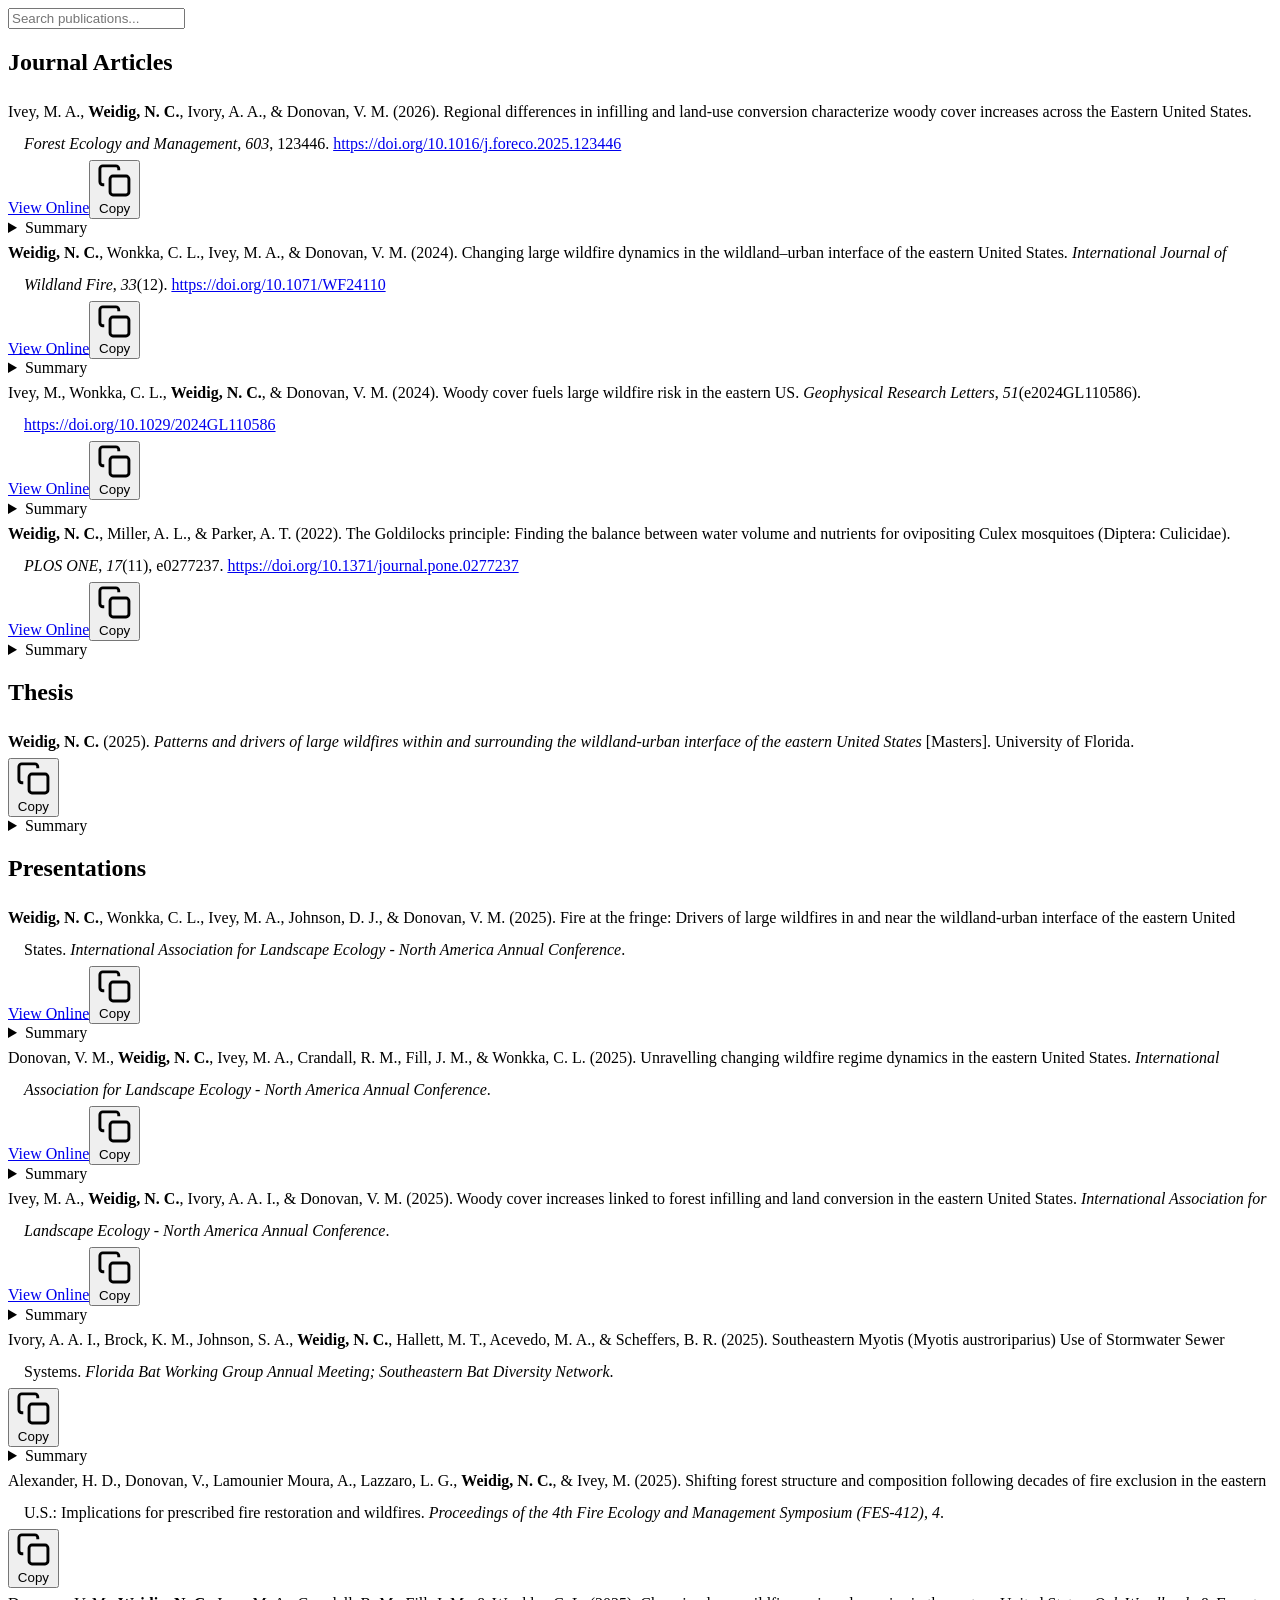
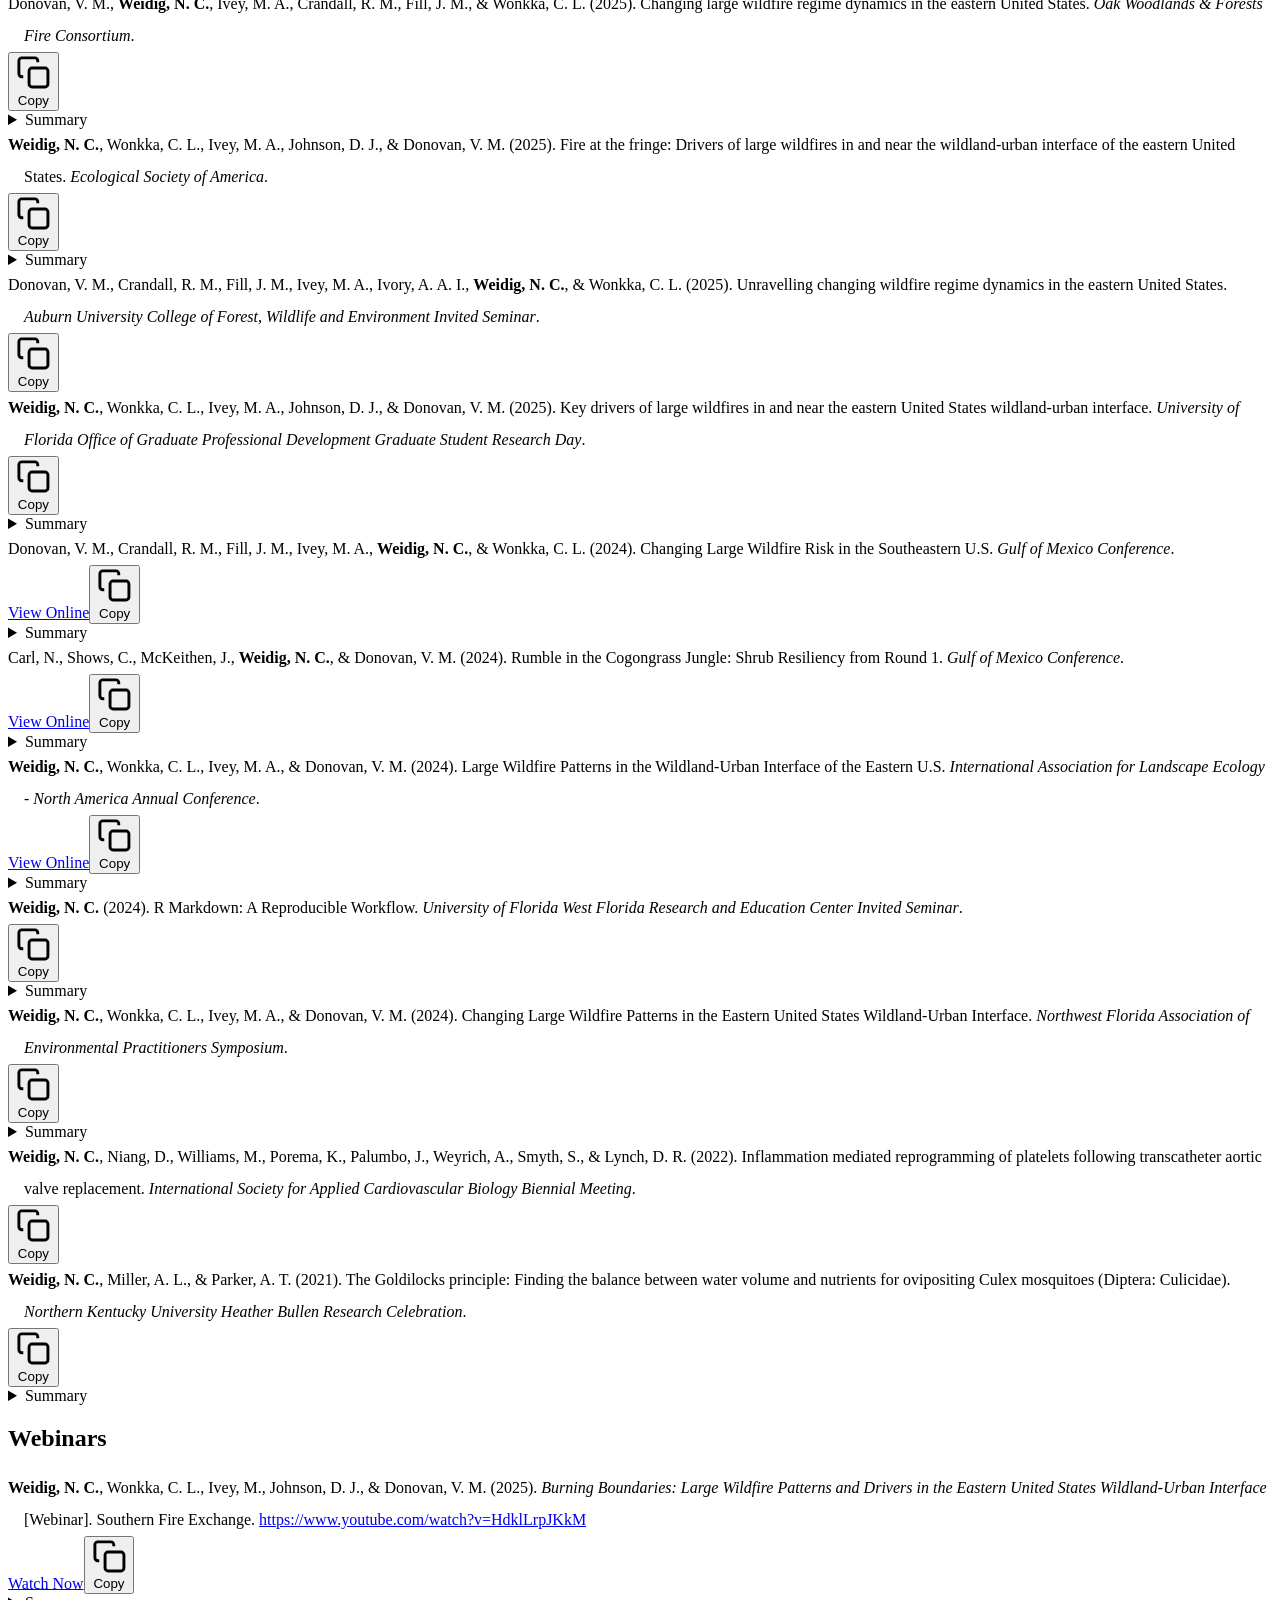
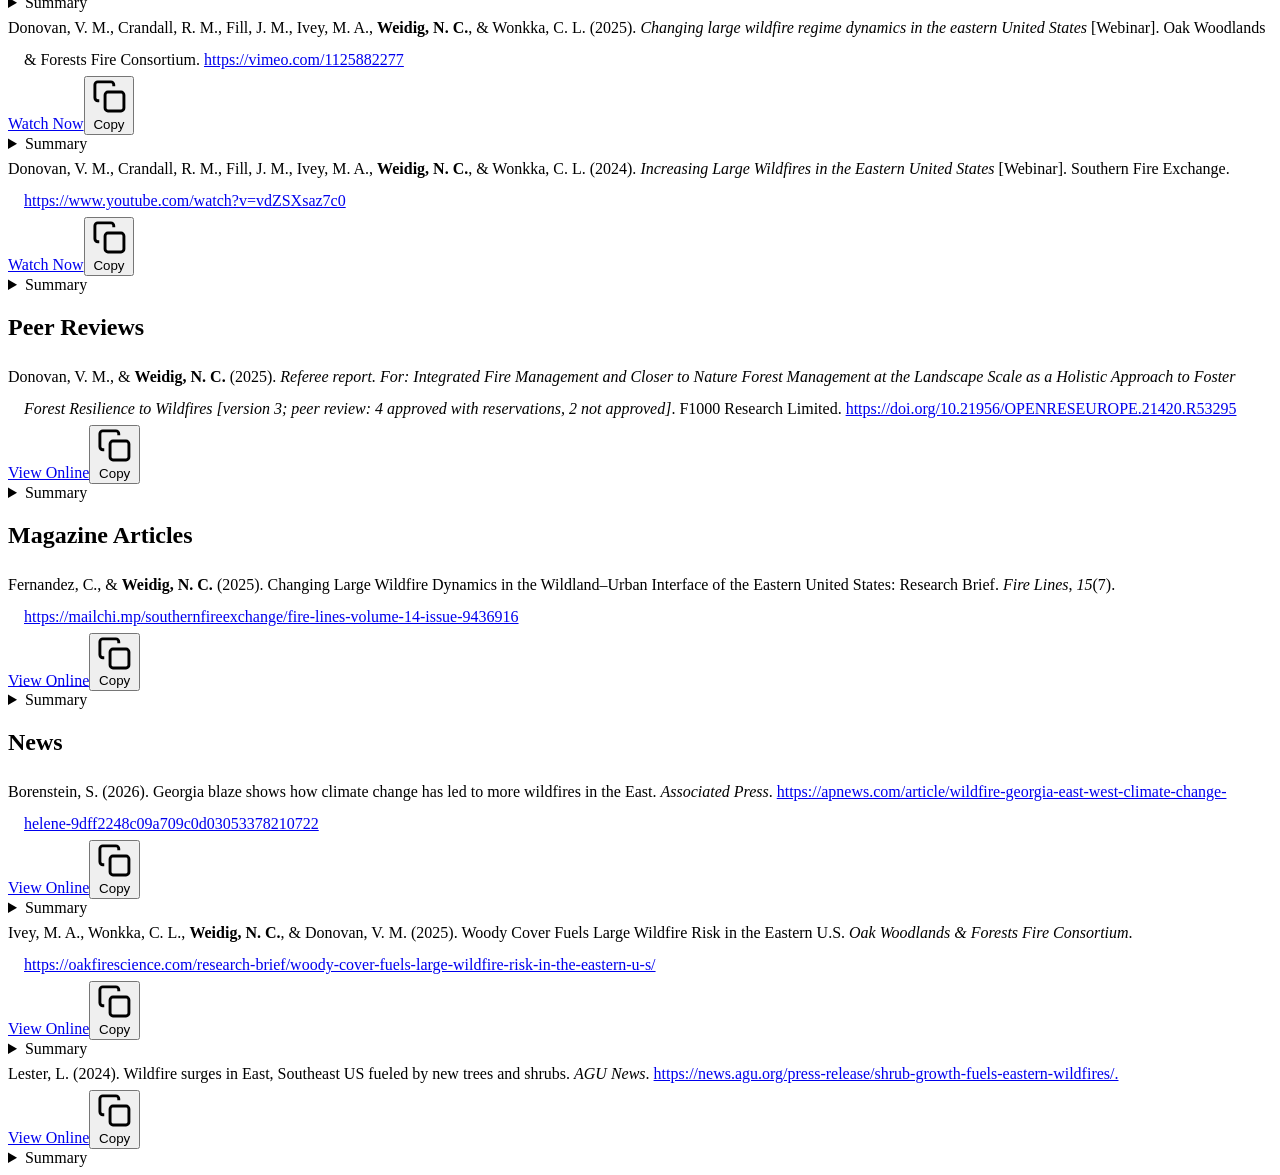
==== embed.html @ 9264a0b0 "Auto-update Zotero pubs" ====
<!DOCTYPE html>
<html lang="en">
<head>
<meta charset="UTF-8">
<meta name="viewport" content="width=device-width, initial-scale=1.0">
<title>Publications</title>
<meta http-equiv="Content-Security-Policy" content="default-src 'none'; script-src 'unsafe-inline'; style-src 'self' 'unsafe-inline' https://fonts.googleapis.com; font-src https://fonts.gstatic.com; img-src 'self' data: https:; connect-src 'none'; base-uri 'none'; form-action 'none'; object-src 'none'; upgrade-insecure-requests;">
<link rel="stylesheet" href="themes/modern.css">
</head>
<body class="pub-embed">
<main class="publications">
<input id="pub-search" type="search" placeholder="Search publications..." aria-label="Search publications" />
<!-- START PUBS -->
<h2 class="type-heading">Journal Articles</h2><div class="entry"><div class="csl-bib-body" style="line-height:2;padding-left:1em;text-indent:-1em">
  <div class="csl-entry">Ivey, M. A., <strong>Weidig, N. C.</strong>, Ivory, A. A., &amp; Donovan, V. M. (2026). Regional differences in infilling and land-use conversion characterize woody cover increases across the Eastern United States. <i>Forest Ecology and Management</i>, <i>603</i>, 123446. <a href="https://doi.org/10.1016/j.foreco.2025.123446" target="_blank" rel="noopener noreferrer">https://doi.org/10.1016/j.foreco.2025.123446</a></div>
</div><div class="entry-actions"><a class="entry-link-btn" href="https://doi.org/10.1016/j.foreco.2025.123446" target="_blank" rel="noopener noreferrer" aria-label="View Online: Regional differences in infilling and land-use conversion characterize woody cover increases across the Eastern United States">View Online</a><button class="copy-btn" title="Copy citation" aria-live="polite"><svg aria-hidden="true" viewBox="0 0 24 24" fill="none" stroke="currentColor" stroke-width="2"><rect x="9" y="9" width="13" height="13" rx="2" ry="2"></rect><path d="M5 15H4a2 2 0 0 1-2-2V4a2 2 0 0 1 2-2h9a2 2 0 0 1 2 2v1"></path></svg> Copy</button><details><summary>Summary</summary><p>Trees and shrubs are expanding into historically open ecosystems across the globe, threatening ecological function and ecosystem services. Across much of the eastern U.S., increasing woody cover has been associated with ecological degradation of forest and savanna ecosystems, and more recently, heightened large wildfire risk. Understanding patterns in woody cover increases will be paramount for assessing potential ecological outcomes and developing region-specific management approaches. Using remotely sensed land-use and vegetation cover data, we quantified changes in woody cover between 2001 and 2021 across land-use types in the eastern U.S. to determine the relative contribution of forest infilling and land-use conversion to woody cover increases. Woody cover increased across a range of land-use types in the eastern U.S. including wetlands, pasturelands, and forests. Infilling of deciduous forests and encroachment in open land-use types such as pasturelands dominated the northeast. In contrast, high levels of land-use conversion from non-woody land-use types to forests along with increasing woody cover in wetlands dominated the southeast. Our findings suggest that increasing woody cover in the eastern U.S. likely reflects both intentional increases of woody cover by silviculture as well as unintentional increases tied to wetland woody encroachment and forest densification. Our findings highlight areas to target ecological impact assessments and management efforts. Further, we demonstrate a growing need to assess the potential impacts of expanding pine plantation area on forest ecology and changing wildfire risk.</p></details></div></div><div class="entry"><div class="csl-bib-body" style="line-height:2;padding-left:1em;text-indent:-1em">
  <div class="csl-entry"><strong>Weidig, N. C.</strong>, Wonkka, C. L., Ivey, M. A., &amp; Donovan, V. M. (2024). Changing large wildfire dynamics in the wildland–urban interface of the eastern United States. <i>International Journal of Wildland Fire</i>, <i>33</i>(12). <a href="https://doi.org/10.1071/WF24110" target="_blank" rel="noopener noreferrer">https://doi.org/10.1071/WF24110</a></div>
</div><div class="entry-actions"><a class="entry-link-btn" href="https://doi.org/10.1071/WF24110" target="_blank" rel="noopener noreferrer" aria-label="View Online: Changing large wildfire dynamics in the wildland–urban interface of the eastern United States">View Online</a><button class="copy-btn" title="Copy citation" aria-live="polite"><svg aria-hidden="true" viewBox="0 0 24 24" fill="none" stroke="currentColor" stroke-width="2"><rect x="9" y="9" width="13" height="13" rx="2" ry="2"></rect><path d="M5 15H4a2 2 0 0 1-2-2V4a2 2 0 0 1 2-2h9a2 2 0 0 1 2 2v1"></path></svg> Copy</button><details><summary>Summary</summary><p>The recent increase in large wildfires in the eastern United States makes it crucial to examine the subsequent risk to human life and property. In the eastern US, the wildland–urban interface (WUI), where wildfire risk is greatest, has expanded tremendously over the last three decades. Aims: This study aimed to understand how increasing wildfires in the eastern US are manifesting in the WUI. We quantified WUI growth and characterised large (&gt;200 ha) wildfire regimes inside and outside the WUI at multiple spatial scales across the eastern US between 1986 and 2021. WUI wildfires in the eastern US comprised 45% of all large wildfires and 55% of the area burned, were on average 46% larger than non-WUI wildfires, and are becoming more frequent in spring. Most increases in wildfire number and area burned occurred outside of the WUI. The WUI plays an important role in large wildfire dynamics in the eastern US; however, increases in the number of large wildfires have occurred primarily outside the WUI. Our findings highlight important interactions between human development and large wildfire occurrence in the eastern US and should be used to direct future region-specific assessments of changing wildfire risk.</p></details></div></div><div class="entry"><div class="csl-bib-body" style="line-height:2;padding-left:1em;text-indent:-1em">
  <div class="csl-entry">Ivey, M., Wonkka, C. L., <strong>Weidig, N. C.</strong>, &amp; Donovan, V. M. (2024). Woody cover fuels large wildfire risk in the eastern US. <i>Geophysical Research Letters</i>, <i>51</i>(e2024GL110586). <a href="https://doi.org/10.1029/2024GL110586" target="_blank" rel="noopener noreferrer">https://doi.org/10.1029/2024GL110586</a></div>
</div><div class="entry-actions"><a class="entry-link-btn" href="https://doi.org/10.1029/2024GL110586" target="_blank" rel="noopener noreferrer" aria-label="View Online: Woody cover fuels large wildfire risk in the eastern US">View Online</a><button class="copy-btn" title="Copy citation" aria-live="polite"><svg aria-hidden="true" viewBox="0 0 24 24" fill="none" stroke="currentColor" stroke-width="2"><rect x="9" y="9" width="13" height="13" rx="2" ry="2"></rect><path d="M5 15H4a2 2 0 0 1-2-2V4a2 2 0 0 1 2-2h9a2 2 0 0 1 2 2v1"></path></svg> Copy</button><details><summary>Summary</summary><p>Large wildfires are increasing in the eastern United States; however, what factors are heightening large wildfire risk remains unclear. Increases in fuel loads from woody encroachment and canopy infilling have been associated with increasing wildfire risk in other US regions. Understanding if and where woody cover increases wildfire risk can help direct proactive fuels management. We characterize multi-scale changes in woody cover through time and assess the relationship between woody cover and large wildfire (&gt;200 ha) occurrence in the eastern US between 1990 and 2020. We found a 37% increase in woody cover across the eastern US, with increases occurring in every ecoregion. The odds of large wildfire increased as woody cover increased in most central and southern ecoregions, where large wildfires were typically more likely in areas with high woody cover (70%–100% cover). Our findings suggest fuels management will be an important tool for reducing large wildfire risk.</p></details></div></div><div class="entry"><div class="csl-bib-body" style="line-height:2;padding-left:1em;text-indent:-1em">
  <div class="csl-entry"><strong>Weidig, N. C.</strong>, Miller, A. L., &amp; Parker, A. T. (2022). The Goldilocks principle: Finding the balance between water volume and nutrients for ovipositing Culex mosquitoes (Diptera: Culicidae). <i>PLOS ONE</i>, <i>17</i>(11), e0277237. <a href="https://doi.org/10.1371/journal.pone.0277237" target="_blank" rel="noopener noreferrer">https://doi.org/10.1371/journal.pone.0277237</a></div>
</div><div class="entry-actions"><a class="entry-link-btn" href="https://doi.org/10.1371/journal.pone.0277237" target="_blank" rel="noopener noreferrer" aria-label="View Online: The Goldilocks principle: Finding the balance between water volume and nutrients for ovipositing Culex mosquitoes (Diptera: Culicidae)">View Online</a><button class="copy-btn" title="Copy citation" aria-live="polite"><svg aria-hidden="true" viewBox="0 0 24 24" fill="none" stroke="currentColor" stroke-width="2"><rect x="9" y="9" width="13" height="13" rx="2" ry="2"></rect><path d="M5 15H4a2 2 0 0 1-2-2V4a2 2 0 0 1 2-2h9a2 2 0 0 1 2 2v1"></path></svg> Copy</button><details><summary>Summary</summary><p>Females of container-breeding mosquito species use visual and chemical cues to determine suitable habitats to oviposit their eggs. Female Culex mosquitoes oviposit single egg rafts containing hundreds of eggs on the surface of water in container habitats. In this project, the effects of water volume and nutrient concentration were studied using three semi-controlled field assays to determine the role these parameters play on female Culex mosquito oviposition preference. The results of this study suggest female Culex prefer to oviposit in larger volumes of water and higher concentrations of nutrients separately, but chose intermediate conditions when presented with a combination of these two variables, which follows the Goldilocks principle. This choice may provide their offspring with optimal conditions for development by reducing intraspecific competition, thereby maximizing the biological fitness of the ovipositing Culex females.</p></details></div></div><h2 class="type-heading">Thesis</h2><div class="entry"><div class="csl-bib-body" style="line-height:2;padding-left:1em;text-indent:-1em">
  <div class="csl-entry"><strong>Weidig, N. C.</strong> (2025). <i>Patterns and drivers of large wildfires within and surrounding the wildland-urban interface of the eastern United States</i> [Masters]. University of Florida.</div>
</div><div class="entry-actions"><button class="copy-btn" title="Copy citation" aria-live="polite"><svg aria-hidden="true" viewBox="0 0 24 24" fill="none" stroke="currentColor" stroke-width="2"><rect x="9" y="9" width="13" height="13" rx="2" ry="2"></rect><path d="M5 15H4a2 2 0 0 1-2-2V4a2 2 0 0 1 2-2h9a2 2 0 0 1 2 2v1"></path></svg> Copy</button><details><summary>Summary</summary><p>The recent increase in large wildfires in the eastern United States makes it crucial to examine the subsequent risk to human life and property. In the East, thewildland-urban interface (WUI), where wildfire risk is greatest, has expanded tremendously over the last three decades. In this thesis, we aimed to understand how increasing large wildfires in the East are manifesting in the WUI. Using large (≥200 ha) wildfire perimeters, we (1) assessed WUI growth and its relationship with large wildfire regime characteristics and (2) determined the spatial WUI-wildfire relationships and the social and environmental factors driving these patterns over the last three decades in the eastern US at multiple spatial scales. While the WUI only makes up 22% of the East, WUI wildfires comprised 45% of all large wildfires and 55% of the area burned, were on average 46% larger than non-WUI wildfires, and are becoming more frequent in spring. Most increases in wildfire activity occurred outside of the WUI. Additionally, large wildfires burn less often in the WUI and less of the WUI than expected at random; however, wildfires that burn outside of the WUI burn closer to the WUI than expected. Environmental factors and, to a lesser extent, social variables are important for predicting these WUI-wildfire relationships. Higher levels of woody cover, drier conditions, and strained federal suppression resources drove wildfire occurrence in and near the WUI. Our findings highlight important interactions between human development and large wildfire occurrence and the need for proactive fuels management in the East.</p></details></div></div><h2 class="type-heading">Presentations</h2><div class="entry"><div class="csl-bib-body" style="line-height:2;padding-left:1em;text-indent:-1em"> <div class="csl-entry"><strong>Weidig, N. C.</strong>, Wonkka, C. L., Ivey, M. A., Johnson, D. J., &amp; Donovan, V. M. (2025). Fire at the fringe: Drivers of large wildfires in and near the wildland-urban interface of the eastern United States. <i>International Association for Landscape Ecology - North America Annual Conference</i>. </div>
</div><div class="entry-actions"><a class="entry-link-btn" href="https://www.ialena.org/uploads/9/4/8/2/94821076/iale_program_handout_final.pdf" target="_blank" rel="noopener noreferrer" aria-label="View Online: Fire at the fringe: Drivers of large wildfires in and near the wildland-urban interface of the eastern United States">View Online</a><button class="copy-btn" title="Copy citation" aria-live="polite"><svg aria-hidden="true" viewBox="0 0 24 24" fill="none" stroke="currentColor" stroke-width="2"><rect x="9" y="9" width="13" height="13" rx="2" ry="2"></rect><path d="M5 15H4a2 2 0 0 1-2-2V4a2 2 0 0 1 2-2h9a2 2 0 0 1 2 2v1"></path></svg> Copy</button><details><summary>Summary</summary><p>Large wildfires are increasing in the eastern U.S., which contains the greatest amount of WUI compared to the rest of the country. Wildfires in and near the WUI pose the greatest risk to human life and property. However, the spatial relationship between large wildfires and the WUI in the eastern U.S., as well as which factors drive these patterns, remains unclear. Using large wildfire (&gt;200 ha) data from 1991 and 2021, we (1) assessed the spatial relationships of large wildfires relative to the WUI and (2) modeled these relationships using a variety of social and environmental variables at multiple spatial scales. Specifically, we assessed wildfire WUI status (intersecting or outside the WUI), distance to WUI, and proportion of WUI area burned. We found that fewer wildfires burned in the WUI compared to a random distribution. Wildfires that intersected the WUI burned either a very small or very large proportion of the WUI; however, wildfires outside the WUI burned closer to it than expected at random. At the largest spatial scale, our global model containing weather, fuel, ignition, and suppression-related variables best explained the relationship between wildfires and the WUI. Overall, wildfires in the WUI burned in areas with higher woody cover, more suppression resources nearby, higher road density, lower precipitation, lower wind speed and during times when suppression resources were more strained than wildfires outside the WUI. Wildfires that burned a larger proportion of the WUI or burned closer to the WUI experienced similar trends compared to wildfires that burned a smaller proportion of the WUI or burned farther from the WUI. At the regional scale, factors driving these relationships varied among eastern ecoregions. Our findings highlight the need for region-specific wildfire risk management and improved fire suppression planning.</p></details></div></div><div class="entry"><div class="csl-bib-body" style="line-height:2;padding-left:1em;text-indent:-1em"> <div class="csl-entry">Donovan, V. M., <strong>Weidig, N. C.</strong>, Ivey, M. A., Crandall, R. M., Fill, J. M., &amp; Wonkka, C. L. (2025). Unravelling changing wildfire regime dynamics in the eastern United States. <i>International Association for Landscape Ecology - North America Annual Conference</i>. </div>
</div><div class="entry-actions"><a class="entry-link-btn" href="https://www.ialena.org/uploads/9/4/8/2/94821076/iale_program_handout_final.pdf" target="_blank" rel="noopener noreferrer" aria-label="View Online: Unravelling changing wildfire regime dynamics in the eastern United States">View Online</a><button class="copy-btn" title="Copy citation" aria-live="polite"><svg aria-hidden="true" viewBox="0 0 24 24" fill="none" stroke="currentColor" stroke-width="2"><rect x="9" y="9" width="13" height="13" rx="2" ry="2"></rect><path d="M5 15H4a2 2 0 0 1-2-2V4a2 2 0 0 1 2-2h9a2 2 0 0 1 2 2v1"></path></svg> Copy</button><details><summary>Summary</summary><p>Wildfire risk is changing across the globe. We provide a summary of ongoing investigations into changes in large (&gt;200 ha) wildfire activity across multiple scales in the eastern U.S. and the interacting factors affecting wildfire risk. We found shifting wildfire regime characteristics across south and central ecoregions in the east that include increasing wildfire number, size, and annual occurrence, along with changes in wildfire seasonality. Human ignitions started most wildfires in the eastern U.S., though in the Southern Coastal Plain, the majority of area burned was caused by naturally started wildfires. Just under half of all wildfires burned within the Wildland-Urban Interface (WUI), where the greatest risk to human life and property from wildfires exists. However, increasing trends in large wildfire are largely occurring outside the WUI. We find factors such as suppression potential, weather conditions, and fuels influence this dynamic. We also identified long-term increases in woody cover across eastern ecoregions, linking higher levels of woody cover to heightened wildfire risk in multiple locations. Further investigations find that climate-woody cover interactions strongly predict large wildfire occurrence across numerous eastern ecoregions. While further research into the drivers of changing large wildfire patterns is needed, we suggest the strategic application of fuels management along with the development of fire-resistant homes and buildings to enhance community resilience to wildfire.</p></details></div></div><div class="entry"><div class="csl-bib-body" style="line-height:2;padding-left:1em;text-indent:-1em"> <div class="csl-entry">Ivey, M. A., <strong>Weidig, N. C.</strong>, Ivory, A. A. I., &amp; Donovan, V. M. (2025). Woody cover increases linked to forest infilling and land conversion in the eastern United States. <i>International Association for Landscape Ecology - North America Annual Conference</i>. </div>
</div><div class="entry-actions"><a class="entry-link-btn" href="https://www.ialena.org/uploads/9/4/8/2/94821076/iale_program_handout_final.pdf" target="_blank" rel="noopener noreferrer" aria-label="View Online: Woody cover increases linked to forest infilling and land conversion in the eastern United States">View Online</a><button class="copy-btn" title="Copy citation" aria-live="polite"><svg aria-hidden="true" viewBox="0 0 24 24" fill="none" stroke="currentColor" stroke-width="2"><rect x="9" y="9" width="13" height="13" rx="2" ry="2"></rect><path d="M5 15H4a2 2 0 0 1-2-2V4a2 2 0 0 1 2-2h9a2 2 0 0 1 2 2v1"></path></svg> Copy</button><details><summary>Summary</summary><p>Woody cover increases in historically open ecosystems are occurring across the globe, leading to ecosystem degradation and increased wildfire risk. Tree and shrub cover is increasing in the eastern United States, which historically was dominated by open forest ecosystems; however, it is still unclear whether recent woody cover increases are due to infilling, linked to ecosystem degradation due to fire suppression, or to land use changes such as conversion of croplands to commercial pine plantations. Understanding the nature of recent woody cover increases is essential for identifying and addressing potential risks to ecosystem function and human activities. Using remotely sensed data, we quantified woody cover changes from 2001 to 2021 across land use types and compared the relative contribution of infilling and land-use conversion to increasing woody cover trends. We found that although overall forest cover had decreased, remaining forests became denser, especially deciduous forests. This infilling contributed the majority of increasing woody cover on the landscape. However, the conversion of non-forested land-cover types to evergreen forests was also a significant contributor to increasing woody cover on the landscape, especially in the southern half of the region. Our findings suggest that forest infilling is the greatest contributor to increasing woody cover in the eastern U.S., suggesting the continued degradation of fire-dependent open forests in the eastern U.S.</p></details></div></div><div class="entry"><div class="csl-bib-body" style="line-height:2;padding-left:1em;text-indent:-1em"> <div class="csl-entry">Ivory, A. A. I., Brock, K. M., Johnson, S. A., <strong>Weidig, N. C.</strong>, Hallett, M. T., Acevedo, M. A., &amp; Scheffers, B. R. (2025). Southeastern Myotis (Myotis austroriparius) Use of Stormwater Sewer Systems. <i>Florida Bat Working Group Annual Meeting; Southeastern Bat Diversity Network</i>.</div>
</div><div class="entry-actions"><button class="copy-btn" title="Copy citation" aria-live="polite"><svg aria-hidden="true" viewBox="0 0 24 24" fill="none" stroke="currentColor" stroke-width="2"><rect x="9" y="9" width="13" height="13" rx="2" ry="2"></rect><path d="M5 15H4a2 2 0 0 1-2-2V4a2 2 0 0 1 2-2h9a2 2 0 0 1 2 2v1"></path></svg> Copy</button><details><summary>Summary</summary><p>As urbanization continues, animals are increasingly compelled to navigate human-altered environments. Here we investigate wildlife use of stormwater sewer systems (SSS), a widespread, subterranean environment resulting from urbanization. We used camera traps to reveal how wildlife exploit subterranean pathways, shedding light on their presence within this anthropogenic context in Alachua County, Florida. From February to May 2023, we documented a total of 35 species of vertebrates within SSS, including amphibians, reptiles, and birds, although mammals dominated our sample. Raccoons and Southeastern Myotis accounted for more than half of all observations, signifying their prevalence and widespread presence within SSS. Our research offers a comprehensive exploration of vertebrate diversity within an unconventional urban habitat and provides valuable insights into the relationship between SSS and species utilization patterns. Ultimately, our research lays the groundwork for future studies and informs the development of ecologically conscientious urban planning strategies.</p></details></div></div><div class="entry"><div class="csl-bib-body" style="line-height:2;padding-left:1em;text-indent:-1em"> <div class="csl-entry">Alexander, H. D., Donovan, V., Lamounier Moura, A., Lazzaro, L. G., <strong>Weidig, N. C.</strong>, &amp; Ivey, M. (2025). Shifting forest structure and composition following decades of fire exclusion in the eastern U.S.: Implications for prescribed fire restoration and wildfires. <i>Proceedings of the 4th Fire Ecology and Management Symposium (FES-412)</i>, <i>4</i>.</div>
</div><div class="entry-actions"><button class="copy-btn" title="Copy citation" aria-live="polite"><svg aria-hidden="true" viewBox="0 0 24 24" fill="none" stroke="currentColor" stroke-width="2"><rect x="9" y="9" width="13" height="13" rx="2" ry="2"></rect><path d="M5 15H4a2 2 0 0 1-2-2V4a2 2 0 0 1 2-2h9a2 2 0 0 1 2 2v1"></path></svg> Copy</button></div></div><div class="entry"><div class="csl-bib-body" style="line-height:2;padding-left:1em;text-indent:-1em"> <div class="csl-entry">Donovan, V. M., <strong>Weidig, N. C.</strong>, Ivey, M. A., Crandall, R. M., Fill, J. M., &amp; Wonkka, C. L. (2025). Changing large wildfire regime dynamics in the eastern United States. <i>Oak Woodlands &amp; Forests Fire Consortium</i>.</div>
</div><div class="entry-actions"><button class="copy-btn" title="Copy citation" aria-live="polite"><svg aria-hidden="true" viewBox="0 0 24 24" fill="none" stroke="currentColor" stroke-width="2"><rect x="9" y="9" width="13" height="13" rx="2" ry="2"></rect><path d="M5 15H4a2 2 0 0 1-2-2V4a2 2 0 0 1 2-2h9a2 2 0 0 1 2 2v1"></path></svg> Copy</button><details><summary>Summary</summary><p>Dr. Donovan will provide a summary of her lab’s ongoing research investigations into changes in large (&gt;200 ha) wildfire activity across multiple scales in the eastern U.S. and the interacting factors affecting wildfire risk. Specifically, we found shifting wildfire regime characteristics across south and central ecoregions in the east that include increasing wildfire number, size, and annual occurrence, along with changes in wildfire seasonality.  Just under half of all wildfires burned within the wildland-urban interface (WUI), where the greatest risk to human life and property from wildfires exists. Increases in large wildfire are largely occurring outside the WUI, though these wildfires tend to be closer to the WUI than expected at random. We find factors such as suppression potential, weather conditions, and patterns in woody cover influence the WUI-wildfire dynamic, but relationships vary regionally. We also identified long-term increases in woody cover across eastern ecoregions, linking higher levels of woody cover to heightened wildfire risk in multiple locations. Further investigations have found that woody cover interactions with short-term drought strongly predict large wildfire occurrence across numerous eastern ecoregions. While further research into the drivers of changing large wildfire patterns is needed, we suggest the strategic application of fuels management along with the development of fire-resistant homes and buildings to enhance community resilience to wildfire in the east.</p></details></div></div><div class="entry"><div class="csl-bib-body" style="line-height:2;padding-left:1em;text-indent:-1em"> <div class="csl-entry"><strong>Weidig, N. C.</strong>, Wonkka, C. L., Ivey, M. A., Johnson, D. J., &amp; Donovan, V. M. (2025). Fire at the fringe: Drivers of large wildfires in and near the wildland-urban interface of the eastern United States. <i>Ecological Society of America</i>.</div>
</div><div class="entry-actions"><button class="copy-btn" title="Copy citation" aria-live="polite"><svg aria-hidden="true" viewBox="0 0 24 24" fill="none" stroke="currentColor" stroke-width="2"><rect x="9" y="9" width="13" height="13" rx="2" ry="2"></rect><path d="M5 15H4a2 2 0 0 1-2-2V4a2 2 0 0 1 2-2h9a2 2 0 0 1 2 2v1"></path></svg> Copy</button><details><summary>Summary</summary><p>Large wildfires are increasing in the eastern U.S., which contains the greatest amount of wildland-urban interface (WUI) compared to the rest of the country. Wildfires in and near the WUI pose the greatest risk to human life and property. However, the spatial relationship between large wildfires and the WUI in the eastern U.S., as well as which factors drive these patterns, remains unclear. Using large wildfire (&gt;200 ha) data from 1991 and 2021, we (1) assessed the spatial relationships of large wildfires relative to the WUI and (2) modeled these relationships using a variety of social and environmental variables at multiple spatial scales. Specifically, we assessed wildfire WUI status (intersecting or outside the WUI), distance to WUI, and proportion of WUI area burned.

We found that fewer large wildfires burned in the WUI compared to randomly selected locations within the study region. Wildfires that intersected the WUI burned either a very small or very large proportion of the WUI; however, wildfires outside the WUI burned closer to it than expected by chance. At the largest spatial scale, our global model containing weather, fuel, ignition, and suppression-related variables best explained the relationship between wildfires and the WUI. Overall, wildfires in the WUI burned in areas with higher woody cover, more suppression resources nearby, higher road density, lower precipitation, lower wind speed, and during times when suppression resources were more strained than wildfires outside the WUI. As wildfires burned a greater proportion of the WUI, these trends were heightened. Large wildfires that burned closer to the WUI had higher woody cover, higher road density, and lower fuel moisture. At the regional scale, significantly correlated factors driving these relationships varied among eastern ecoregions, suggesting regionally context-dependent wildfire risk. Our findings highlight the need for region-specific wildfire risk management and improved fire suppression planning.</p></details></div></div><div class="entry"><div class="csl-bib-body" style="line-height:2;padding-left:1em;text-indent:-1em"> <div class="csl-entry">Donovan, V. M., Crandall, R. M., Fill, J. M., Ivey, M. A., Ivory, A. A. I., <strong>Weidig, N. C.</strong>, &amp; Wonkka, C. L. (2025). Unravelling changing wildfire regime dynamics in the eastern United States. <i>Auburn University College of Forest, Wildlife and Environment Invited Seminar</i>.</div>
</div><div class="entry-actions"><button class="copy-btn" title="Copy citation" aria-live="polite"><svg aria-hidden="true" viewBox="0 0 24 24" fill="none" stroke="currentColor" stroke-width="2"><rect x="9" y="9" width="13" height="13" rx="2" ry="2"></rect><path d="M5 15H4a2 2 0 0 1-2-2V4a2 2 0 0 1 2-2h9a2 2 0 0 1 2 2v1"></path></svg> Copy</button></div></div><div class="entry"><div class="csl-bib-body" style="line-height:2;padding-left:1em;text-indent:-1em"> <div class="csl-entry"><strong>Weidig, N. C.</strong>, Wonkka, C. L., Ivey, M. A., Johnson, D. J., &amp; Donovan, V. M. (2025). Key drivers of large wildfires in and near the eastern United States wildland-urban interface. <i>University of Florida Office of Graduate Professional Development Graduate Student Research Day</i>.</div>
</div><div class="entry-actions"><button class="copy-btn" title="Copy citation" aria-live="polite"><svg aria-hidden="true" viewBox="0 0 24 24" fill="none" stroke="currentColor" stroke-width="2"><rect x="9" y="9" width="13" height="13" rx="2" ry="2"></rect><path d="M5 15H4a2 2 0 0 1-2-2V4a2 2 0 0 1 2-2h9a2 2 0 0 1 2 2v1"></path></svg> Copy</button><details><summary>Summary</summary><p>Large wildfires are increasing in the eastern U.S., which contains the greatest amount of WUI compared to the rest of the country. Wildfires in and near the WUI pose the greatest risk to human life and property. However, the spatial relationship between large wildfires and the WUI in the eastern U.S., as well as which factors drive these patterns, remains unclear. Using large wildfire (&gt;200 ha) data from 1991 and 2021, we (1) assessed the spatial relationships of large wildfires relative to the WUI and (2) modeled these relationships using a variety of social and environmental variables at multiple spatial scales. Specifically, we assessed wildfire WUI status (intersecting or outside the WUI), distance to WUI, and proportion of WUI area burned. We found that fewer wildfires burned in the WUI compared to a random distribution. Wildfires that intersected the WUI burned either a very small or very large proportion of the WUI; however, wildfires outside the WUI burned closer to it than expected at random. At the largest spatial scale, our global model containing weather, fuel, ignition, and suppression-related variables best explained the relationship between wildfires and the WUI. Overall, wildfires in the WUI burned in areas with higher woody cover, more suppression resources nearby, higher road density, lower precipitation, lower wind speed and during times when suppression resources were more strained than wildfires outside the WUI. Wildfires that burned a larger proportion of the WUI or burned closer to the WUI experienced similar trends compared to wildfires that burned a smaller proportion of the WUI or burned farther from the WUI. At the regional scale, factors driving these relationships varied among eastern ecoregions. Our findings highlight the need for region-specific wildfire risk management and improved fire suppression planning.</p></details></div></div><div class="entry"><div class="csl-bib-body" style="line-height:2;padding-left:1em;text-indent:-1em"> <div class="csl-entry">Donovan, V. M., Crandall, R. M., Fill, J. M., Ivey, M. A., <strong>Weidig, N. C.</strong>, &amp; Wonkka, C. L. (2024). Changing Large Wildfire Risk in the Southeastern U.S. <i>Gulf of Mexico Conference</i>. </div>
</div><div class="entry-actions"><a class="entry-link-btn" href="https://gulfofamericaalliance.org/wp-content/uploads/2024/02/GOMCON-Schedule-of-Concurrent-Sessions-02.14.24.pdf" target="_blank" rel="noopener noreferrer" aria-label="View Online: Changing Large Wildfire Risk in the Southeastern U.S.">View Online</a><button class="copy-btn" title="Copy citation" aria-live="polite"><svg aria-hidden="true" viewBox="0 0 24 24" fill="none" stroke="currentColor" stroke-width="2"><rect x="9" y="9" width="13" height="13" rx="2" ry="2"></rect><path d="M5 15H4a2 2 0 0 1-2-2V4a2 2 0 0 1 2-2h9a2 2 0 0 1 2 2v1"></path></svg> Copy</button><details><summary>Summary</summary><p>Global change is altering ecosystem structure and function including natural disturbance processes like fire that can threaten human communities. We assess changes in large (greater than 200 ha) wildfire activity across southeastern U.S. ecoregions and highlight current lines of investigation for factors that are increasing wildfire risk. We found shifting wildfire regime characteristics across southeastern ecoregions that include increasing wildfire number, size, and annual occurrence, along with changes in wildfire seasonality. More than 25% of wildfires occurred within the wildland-urban interface (WUI), where wildlands meet human development, and thus can pose a heightened risk to communities. However, increases in wildfires in the WUI were not as substantial as those in other areas. Human ignitions started most wildfires in the southeastern U.S., though in the Southern Coastal Plain, the majority of area burned was caused by naturally started wildfires. We also found long-term increases in woody cover across southeastern ecoregions, which has been associated with increasing wildfire risk. While further investigation into the drivers of changing large wildfire patterns are needed, we suggest further application of fuels management and the promotion of fire resistant homes and buildings to enhance community resilience to wildfire.</p></details></div></div><div class="entry"><div class="csl-bib-body" style="line-height:2;padding-left:1em;text-indent:-1em"> <div class="csl-entry">Carl, N., Shows, C., McKeithen, J., <strong>Weidig, N. C.</strong>, &amp; Donovan, V. M. (2024). Rumble in the Cogongrass Jungle: Shrub Resiliency from Round 1. <i>Gulf of Mexico Conference</i>. </div>
</div><div class="entry-actions"><a class="entry-link-btn" href="https://gulfofamericaalliance.org/wp-content/uploads/2024/02/GOMCON-Poster-Session-Floor-Plan-02.13.24.pdf" target="_blank" rel="noopener noreferrer" aria-label="View Online: Rumble in the Cogongrass Jungle: Shrub Resiliency from Round 1">View Online</a><button class="copy-btn" title="Copy citation" aria-live="polite"><svg aria-hidden="true" viewBox="0 0 24 24" fill="none" stroke="currentColor" stroke-width="2"><rect x="9" y="9" width="13" height="13" rx="2" ry="2"></rect><path d="M5 15H4a2 2 0 0 1-2-2V4a2 2 0 0 1 2-2h9a2 2 0 0 1 2 2v1"></path></svg> Copy</button><details><summary>Summary</summary><p>Cogongrass (Imperata cylindrica) is a pervasive invasive plant species across the Gulf of Mexico region and listed as the seventh worst weed in the world. Negative impacts to Gulf Coast ecosystems include agricultural disturbances, increased fire risk, and drastic declines in native plant communities. Cogongrass can form near or full monoculture patches in optimal conditions, with rapid colonization following recent disturbance events like fire where it outcompetes native species. However, the effects of newly infested Cogongrass colonizations on individual established native plants are relatively unknown. We investigated the impacts of cogongrass invasion on three native re-sprouting shrub species (Beautyberry, Yaupon Holly, and Mayberry) following a recent fire. We assessed variability in native plant height, leaf area, stem count, and diameter in relation to Cogongrass presence and percent groundcover to determine the effects of Cogongrass on shrub regeneration following fire. In addition, we measured soil moisture content and canopy cover as covariates. We hypothesized that Cogongrass will negatively impact native plant regeneration post-fire. Interestingly, we found positive relationships between shrub regeneration and cogongrass density, opposite to our prediction. Cogongrass density and soil moisture also were significantly correlated. Our data provides important information on native plant resistance to cogongrass invasion and may provide useful information for early intervention management following fire.</p></details></div></div><div class="entry"><div class="csl-bib-body" style="line-height:2;padding-left:1em;text-indent:-1em"> <div class="csl-entry"><strong>Weidig, N. C.</strong>, Wonkka, C. L., Ivey, M. A., &amp; Donovan, V. M. (2024). Large Wildfire Patterns in the Wildland-Urban Interface of the Eastern U.S. <i>International Association for Landscape Ecology - North America Annual Conference</i>. </div>
</div><div class="entry-actions"><a class="entry-link-btn" href="https://www.ialena.org/program-2024.html" target="_blank" rel="noopener noreferrer" aria-label="View Online: Large Wildfire Patterns in the Wildland-Urban Interface of the Eastern U.S.">View Online</a><button class="copy-btn" title="Copy citation" aria-live="polite"><svg aria-hidden="true" viewBox="0 0 24 24" fill="none" stroke="currentColor" stroke-width="2"><rect x="9" y="9" width="13" height="13" rx="2" ry="2"></rect><path d="M5 15H4a2 2 0 0 1-2-2V4a2 2 0 0 1 2-2h9a2 2 0 0 1 2 2v1"></path></svg> Copy</button><details><summary>Summary</summary><p>Wildfires are increasing in the eastern United States. The wildland-urban interface (WUI), which occurs at the intersection between human development and wildland vegetative fuels, remains the focus for predicting and mitigating wildfire risk. Wildfires in the WUI require more resources to suppress, destroy more homes, and pose a greater threat to human life. The eastern U.S. contains a disproportionately large amount of the WUI compared to other parts of the country, making it crucial to characterize differences between WUI and non-WUI wildfire regime changes. We contrast spatial and temporal characteristics of WUI versus non-WUI wildfire regimes across Level III ecoregions in the eastern U.S. using decadal WUI maps from 1990 to 2020 combined with large wildfire perimeter data and ignition source data from 1986 to 2021. We found that a substantial proportion of wildfires occurred in the WUI (45%), even though the WUI only makes up 22% of the eastern U.S. by area. The number of wildfires, mean area burned, and total area burned increased both inside and outside the WUI in most ecoregions. The primary source of wildfire ignitions in the WUI was arson and, secondarily, natural causes (lightning). The results of this study highlight the increasing risk of large wildfires in the eastern U.S. and can be used to help support informed decision-making surrounding wildfire risk management in the region.</p></details></div></div><div class="entry"><div class="csl-bib-body" style="line-height:2;padding-left:1em;text-indent:-1em"> <div class="csl-entry"><strong>Weidig, N. C.</strong> (2024). R Markdown: A Reproducible Workflow. <i>University of Florida West Florida Research and Education Center Invited Seminar</i>.</div>
</div><div class="entry-actions"><button class="copy-btn" title="Copy citation" aria-live="polite"><svg aria-hidden="true" viewBox="0 0 24 24" fill="none" stroke="currentColor" stroke-width="2"><rect x="9" y="9" width="13" height="13" rx="2" ry="2"></rect><path d="M5 15H4a2 2 0 0 1-2-2V4a2 2 0 0 1 2-2h9a2 2 0 0 1 2 2v1"></path></svg> Copy</button><details><summary>Summary</summary><p>This talk covers the fundamentals of using R Markdown to create reproducible workflows that seamlessly integrate code, results, and narrative. It will demonstrate how R Markdown enables efficient documentation and sharing of data analyses by combining R code with formatted text in a single document. Key topics include setting up R Markdown files, organizing content with chunks, generating dynamic reports in various formats, and best practices for maintaining reproducibility and clarity in data science projects.</p></details></div></div><div class="entry"><div class="csl-bib-body" style="line-height:2;padding-left:1em;text-indent:-1em"> <div class="csl-entry"><strong>Weidig, N. C.</strong>, Wonkka, C. L., Ivey, M. A., &amp; Donovan, V. M. (2024). Changing Large Wildfire Patterns in the Eastern United States Wildland-Urban Interface. <i>Northwest Florida Association of Environmental Practitioners Symposium</i>.</div>
</div><div class="entry-actions"><button class="copy-btn" title="Copy citation" aria-live="polite"><svg aria-hidden="true" viewBox="0 0 24 24" fill="none" stroke="currentColor" stroke-width="2"><rect x="9" y="9" width="13" height="13" rx="2" ry="2"></rect><path d="M5 15H4a2 2 0 0 1-2-2V4a2 2 0 0 1 2-2h9a2 2 0 0 1 2 2v1"></path></svg> Copy</button><details><summary>Summary</summary><p>The recent increase in large wildfires in the eastern United States makes it crucial to examine the subsequent risk to human life and property. In the eastern US, the wildland–urban interface (WUI), where wildfire risk is greatest, has expanded tremendously over the last three decades. Aims: This study aimed to understand how increasing wildfires in the eastern US are manifesting in the WUI. We quantified WUI growth and characterised large (&gt;200 ha) wildfire regimes inside and outside the WUI at multiple spatial scales across the eastern US between 1986 and 2021. WUI wildfires in the eastern US comprised 45% of all large wildfires and 55% of the area burned, were on average 46% larger than non-WUI wildfires, and are becoming more frequent in spring. Most increases in wildfire number and area burned occurred outside of the WUI. The WUI plays an important role in large wildfire dynamics in the eastern US; however, increases in the number of large wildfires have occurred primarily outside the WUI. Our findings highlight important interactions between human development and large wildfire occurrence in the eastern US and should be used to direct future region-specific assessments of changing wildfire risk.</p></details></div></div><div class="entry"><div class="csl-bib-body" style="line-height:2;padding-left:1em;text-indent:-1em"> <div class="csl-entry"><strong>Weidig, N. C.</strong>, Niang, D., Williams, M., Porema, K., Palumbo, J., Weyrich, A., Smyth, S., &amp; Lynch, D. R. (2022). Inflammation mediated reprogramming of platelets following transcatheter aortic valve replacement. <i>International Society for Applied Cardiovascular Biology Biennial Meeting</i>.</div>
</div><div class="entry-actions"><button class="copy-btn" title="Copy citation" aria-live="polite"><svg aria-hidden="true" viewBox="0 0 24 24" fill="none" stroke="currentColor" stroke-width="2"><rect x="9" y="9" width="13" height="13" rx="2" ry="2"></rect><path d="M5 15H4a2 2 0 0 1-2-2V4a2 2 0 0 1 2-2h9a2 2 0 0 1 2 2v1"></path></svg> Copy</button></div></div><div class="entry"><div class="csl-bib-body" style="line-height:2;padding-left:1em;text-indent:-1em"> <div class="csl-entry"><strong>Weidig, N. C.</strong>, Miller, A. L., &amp; Parker, A. T. (2021). The Goldilocks principle: Finding the balance between water volume and nutrients for ovipositing Culex mosquitoes (Diptera: Culicidae). <i>Northern Kentucky University Heather Bullen Research Celebration</i>.</div>
</div><div class="entry-actions"><button class="copy-btn" title="Copy citation" aria-live="polite"><svg aria-hidden="true" viewBox="0 0 24 24" fill="none" stroke="currentColor" stroke-width="2"><rect x="9" y="9" width="13" height="13" rx="2" ry="2"></rect><path d="M5 15H4a2 2 0 0 1-2-2V4a2 2 0 0 1 2-2h9a2 2 0 0 1 2 2v1"></path></svg> Copy</button><details><summary>Summary</summary><p>Females of container-breeding mosquito species use visual and chemical cues to determine suitable habitats to oviposit their eggs. Female Culex mosquitoes oviposit single egg rafts containing hundreds of eggs on the surface of water in container habitats. In this project, the effects of water volume and nutrient concentration were studied using three semi-controlled field assays to determine the role these parameters play on female Culex mosquito oviposition preference. The results of this study suggest female Culex prefer to oviposit in larger volumes of water and higher concentrations of nutrients separately, but chose intermediate conditions when presented with a combination of these two variables, which follows the Goldilocks principle. This choice may provide their offspring with optimal conditions for development by reducing intraspecific competition, thereby maximizing the biological fitness of the ovipositing Culex females.</p></details></div></div><h2 class="type-heading">Webinars</h2><div class="entry"><div class="csl-bib-body" style="line-height:2;padding-left:1em;text-indent:-1em">
  <div class="csl-entry"><strong>Weidig, N. C.</strong>, Wonkka, C. L., Ivey, M., Johnson, D. J., &amp; Donovan, V. M. (2025). <i>Burning Boundaries: Large Wildfire Patterns and Drivers in the Eastern United States Wildland-Urban Interface</i> [Webinar]. Southern Fire Exchange. <a href="https://www.youtube.com/watch?v=HdklLrpJKkM" target="_blank" rel="noopener noreferrer">https://www.youtube.com/watch?v=HdklLrpJKkM</a></div>
</div><div class="entry-actions"><a class="entry-link-btn webinar-link-btn" href="https://www.youtube.com/watch?v=HdklLrpJKkM" target="_blank" rel="noopener noreferrer" aria-label="Watch webinar: Burning Boundaries: Large Wildfire Patterns and Drivers in the Eastern United States Wildland-Urban Interface">Watch Now</a><button class="copy-btn" title="Copy citation" aria-live="polite"><svg aria-hidden="true" viewBox="0 0 24 24" fill="none" stroke="currentColor" stroke-width="2"><rect x="9" y="9" width="13" height="13" rx="2" ry="2"></rect><path d="M5 15H4a2 2 0 0 1-2-2V4a2 2 0 0 1 2-2h9a2 2 0 0 1 2 2v1"></path></svg> Copy</button><details><summary>Summary</summary><p>Large wildfires are increasing in the eastern United States, raising concern about the risk to human life and property within the wildland-urban interface (WUI), where development and vegetation intermingle. In this webinar, we will explore large wildfire patterns inside and outside the WUI and the factors driving these patterns over the past three decades in the eastern U.S. Although the WUI only covers 22% of this region by area, it plays a crucial role in large wildfire dynamics. We found that environmental factors—particularly higher woody cover and drier conditions—and, to a lesser extent, social factors, influence where wildfires occur in and near the WUI. Our findings highlight complex interactions between human development and large wildfire occurrence, as well as the need for proactive fuels management in the East.</p></details></div></div><div class="entry"><div class="csl-bib-body" style="line-height:2;padding-left:1em;text-indent:-1em">
  <div class="csl-entry">Donovan, V. M., Crandall, R. M., Fill, J. M., Ivey, M. A., <strong>Weidig, N. C.</strong>, &amp; Wonkka, C. L. (2025). <i>Changing large wildfire regime dynamics in the eastern United States</i> [Webinar]. Oak Woodlands &amp; Forests Fire Consortium. <a href="https://vimeo.com/1125882277" target="_blank" rel="noopener noreferrer">https://vimeo.com/1125882277</a></div>
</div><div class="entry-actions"><a class="entry-link-btn webinar-link-btn" href="https://vimeo.com/1125882277" target="_blank" rel="noopener noreferrer" aria-label="Watch webinar: Changing large wildfire regime dynamics in the eastern United States">Watch Now</a><button class="copy-btn" title="Copy citation" aria-live="polite"><svg aria-hidden="true" viewBox="0 0 24 24" fill="none" stroke="currentColor" stroke-width="2"><rect x="9" y="9" width="13" height="13" rx="2" ry="2"></rect><path d="M5 15H4a2 2 0 0 1-2-2V4a2 2 0 0 1 2-2h9a2 2 0 0 1 2 2v1"></path></svg> Copy</button><details><summary>Summary</summary><p>Dr. Donovan will provide a summary of her lab’s ongoing research investigations into changes in large (&gt;200 ha) wildfire activity across multiple scales in the eastern U.S. and the interacting factors affecting wildfire risk. Specifically, we found shifting wildfire regime characteristics across south and central ecoregions in the east that include increasing wildfire number, size, and annual occurrence, along with changes in wildfire seasonality.  Just under half of all wildfires burned within the wildland-urban interface (WUI), where the greatest risk to human life and property from wildfires exists. Increases in large wildfire are largely occurring outside the WUI, though these wildfires tend to be closer to the WUI than expected at random. We find factors such as suppression potential, weather conditions, and patterns in woody cover influence the WUI-wildfire dynamic, but relationships vary regionally. We also identified long-term increases in woody cover across eastern ecoregions, linking higher levels of woody cover to heightened wildfire risk in multiple locations. Further investigations have found that woody cover interactions with short-term drought strongly predict large wildfire occurrence across numerous eastern ecoregions. While further research into the drivers of changing large wildfire patterns is needed, we suggest the strategic application of fuels management along with the development of fire-resistant homes and buildings to enhance community resilience to wildfire in the east.</p></details></div></div><div class="entry"><div class="csl-bib-body" style="line-height:2;padding-left:1em;text-indent:-1em">
  <div class="csl-entry">Donovan, V. M., Crandall, R. M., Fill, J. M., Ivey, M. A., <strong>Weidig, N. C.</strong>, &amp; Wonkka, C. L. (2024). <i>Increasing Large Wildfires in the Eastern United States</i> [Webinar]. Southern Fire Exchange. <a href="https://www.youtube.com/watch?v=vdZSXsaz7c0" target="_blank" rel="noopener noreferrer">https://www.youtube.com/watch?v=vdZSXsaz7c0</a></div>
</div><div class="entry-actions"><a class="entry-link-btn webinar-link-btn" href="https://www.youtube.com/watch?v=vdZSXsaz7c0" target="_blank" rel="noopener noreferrer" aria-label="Watch webinar: Increasing Large Wildfires in the Eastern United States">Watch Now</a><button class="copy-btn" title="Copy citation" aria-live="polite"><svg aria-hidden="true" viewBox="0 0 24 24" fill="none" stroke="currentColor" stroke-width="2"><rect x="9" y="9" width="13" height="13" rx="2" ry="2"></rect><path d="M5 15H4a2 2 0 0 1-2-2V4a2 2 0 0 1 2-2h9a2 2 0 0 1 2 2v1"></path></svg> Copy</button><details><summary>Summary</summary><p>This webinar provides an overview of changing large wildfire regimes in the eastern U.S., highlighting increasing wildfire number, size, and total area burned within regions of the southeast. In addition, the presentation will discuss how changing wildfire dynamics impact public wildfire risk in the wildland-urban interface. This presentation will summarize the findings from a recent publication (https://doi.org/10.1029/2023GL107051).</p></details></div></div><h2 class="type-heading">Peer Reviews</h2><div class="entry"><div class="csl-bib-body" style="line-height:2;padding-left:1em;text-indent:-1em">
  <div class="csl-entry">Donovan, V. M., &amp; <strong>Weidig, N. C.</strong> (2025). <i>Referee report. For: Integrated Fire Management and Closer to Nature Forest Management at the Landscape Scale as a Holistic Approach to Foster Forest Resilience to Wildfires [version 3; peer review: 4 approved with reservations, 2 not approved]</i>. F1000 Research Limited. <a href="https://doi.org/10.21956/OPENRESEUROPE.21420.R53295" target="_blank" rel="noopener noreferrer">https://doi.org/10.21956/OPENRESEUROPE.21420.R53295</a></div>
</div><div class="entry-actions"><a class="entry-link-btn" href="https://doi.org/10.21956/OPENRESEUROPE.21420.R53295" target="_blank" rel="noopener noreferrer" aria-label="View Online: Referee report. For: Integrated Fire Management and Closer to Nature Forest Management at the Landscape Scale as a Holistic Approach to Foster Forest Resilience to Wildfires [version 3; peer review: 4 approved with reservations, 2 not approved]">View Online</a><button class="copy-btn" title="Copy citation" aria-live="polite"><svg aria-hidden="true" viewBox="0 0 24 24" fill="none" stroke="currentColor" stroke-width="2"><rect x="9" y="9" width="13" height="13" rx="2" ry="2"></rect><path d="M5 15H4a2 2 0 0 1-2-2V4a2 2 0 0 1 2-2h9a2 2 0 0 1 2 2v1"></path></svg> Copy</button><details><summary>Summary</summary><p>This Open Letter by Kalapodis and Sakkas presents a framework for enhancing the resilience of forests against the increasing wildfire issue in Europe by integrating Integrated Fire Management (IFM) and Closer-to-Nature Forest Management (CTNFM). The authors cover a wide array of topics concerning fire suppression, fuel management, wildfire preparedness, and forest resilience. While addressing the recent rise in both the frequency and intensity of wildfires in Europe is relevant, it is unclear whether this paper makes a significant contribution to this effort. A primary concern is that much of the language throughout the letter is unclear and requires numerous changes to improve the flow and readability of the manuscript. Additionally, this manuscript is rather long and winding making it difficult to follow. A key missing piece upon reading the paper is why the authors specifically choose to focus on these two approaches and why do they argue they need to be integrated? It is difficult to assess the validity for the paper since it is unclear what the justification is for the integration of the approaches. Overall, the current version requires substantial revision to clarify their arguments, reduce repetitive language, and improve of the general flow of the manuscript.</p></details></div></div><h2 class="type-heading">Magazine Articles</h2><div class="entry"><div class="csl-bib-body" style="line-height:2;padding-left:1em;text-indent:-1em">
  <div class="csl-entry">Fernandez, C., &amp; <strong>Weidig, N. C.</strong> (2025). Changing Large Wildfire Dynamics in the Wildland–Urban Interface of the Eastern United States: Research Brief. <i>Fire Lines</i>, <i>15</i>(7). <a href="https://mailchi.mp/southernfireexchange/fire-lines-volume-14-issue-9436916" target="_blank" rel="noopener noreferrer">https://mailchi.mp/southernfireexchange/fire-lines-volume-14-issue-9436916</a></div>
</div><div class="entry-actions"><a class="entry-link-btn" href="https://mailchi.mp/southernfireexchange/fire-lines-volume-14-issue-9436916" target="_blank" rel="noopener noreferrer" aria-label="View Online: Changing Large Wildfire Dynamics in the Wildland–Urban Interface of the Eastern United States: Research Brief">View Online</a><button class="copy-btn" title="Copy citation" aria-live="polite"><svg aria-hidden="true" viewBox="0 0 24 24" fill="none" stroke="currentColor" stroke-width="2"><rect x="9" y="9" width="13" height="13" rx="2" ry="2"></rect><path d="M5 15H4a2 2 0 0 1-2-2V4a2 2 0 0 1 2-2h9a2 2 0 0 1 2 2v1"></path></svg> Copy</button><details><summary>Summary</summary><p>As development continues to expand into fire-prone landscapes, the eastern United States is experiencing notable shifts in wildfire patterns. <strong>Weidig</strong> and colleagues analyzed four decades of wildfire records to examine how large wildfire dynamics have changed across eastern ecoregions, with a particular focus on the wildland-urban interface (WUI)–areas where homes and wildlands meet. The study assessed trends in wildfire size, frequency, and seasonality both within and outside the WUI, providing new insights into how changing land use and fire weather are reshaping fire regimes in this land-use type.

The authors found that wildfire activity has increased across much of the eastern U.S., with the number of wildfires having grown over time–especially in the southeastern coastal plain. Nearly half of all recorded wildfires across the eastern U.S. occurred within the WUI, most of which occurred in the Central Appalachian region. While these WUI fires pose the greatest threat to human life and property, the most extensive fires typically occurred outside of developed areas. The southeastern coastal plain saw the most large wildfires occur outside the WUI, yet most wildfires within and outside the WUI in the region were human-caused. The timing of wildfires also shifted, with more fires occurring earlier and later in the year–indicating a lengthening fire season. These trends suggest that interactions among vegetation growth, human development, and changing weather conditions are driving more frequent and widespread wildfires in the eastern U.S.

For fire managers in the southern region, this study supports the use of prescribed fire as a proactive tool for reducing fuel loads and mitigating wildfire risk near expanding communities. As fire seasons lengthen and weather windows for prescribed burning become less predictable, managers may need to adopt more flexible and adaptive approaches to maintain desired fire frequencies. Moreover, the finding that most wildfire ignitions in the southeast are human-caused underscores the value of cross-jurisdictional coordination and community outreach in the WUI to promote fire-adapted landscapes. Nevertheless, continued application of prescribed fire remains essential for sustaining ecosystem resilience and reducing the potential for catastrophic wildfires.</p></details></div></div><h2 class="type-heading">News</h2><div class="entry"><div class="csl-bib-body" style="line-height:2;padding-left:1em;text-indent:-1em">
  <div class="csl-entry">Borenstein, S. (2026). Georgia blaze shows how climate change has led to more wildfires in the East. <i>Associated Press</i>. <a href="https://apnews.com/article/wildfire-georgia-east-west-climate-change-helene-9dff2248c09a709c0d03053378210722" target="_blank" rel="noopener noreferrer">https://apnews.com/article/wildfire-georgia-east-west-climate-change-helene-9dff2248c09a709c0d03053378210722</a></div>
</div><div class="entry-actions"><a class="entry-link-btn" href="https://apnews.com/article/wildfire-georgia-east-west-climate-change-helene-9dff2248c09a709c0d03053378210722" target="_blank" rel="noopener noreferrer" aria-label="View Online: Georgia blaze shows how climate change has led to more wildfires in the East">View Online</a><button class="copy-btn" title="Copy citation" aria-live="polite"><svg aria-hidden="true" viewBox="0 0 24 24" fill="none" stroke="currentColor" stroke-width="2"><rect x="9" y="9" width="13" height="13" rx="2" ry="2"></rect><path d="M5 15H4a2 2 0 0 1-2-2V4a2 2 0 0 1 2-2h9a2 2 0 0 1 2 2v1"></path></svg> Copy</button><details><summary>Summary</summary><p>Often considered more a problem for Western North America, wildfires are becoming more intense, frequent and damaging in the East, such as this week’s blaze that destroyed dozens of homes in Georgia, fire scientists said. Researchers blame a number of factors including climate change causing fuel to dry out and be more flammable, a record drought, tens of millions of tons of dead trees from Hurricane Helene and just the large area where dense forests and high numbers of people try to coexist.</p></details></div></div><div class="entry"><div class="csl-bib-body" style="line-height:2;padding-left:1em;text-indent:-1em">
  <div class="csl-entry">Ivey, M. A., Wonkka, C. L., <strong>Weidig, N. C.</strong>, &amp; Donovan, V. M. (2025). Woody Cover Fuels Large Wildfire Risk in the Eastern U.S. <i>Oak Woodlands &amp; Forests Fire Consortium</i>. <a href="https://oakfirescience.com/research-brief/woody-cover-fuels-large-wildfire-risk-in-the-eastern-u-s/" target="_blank" rel="noopener noreferrer">https://oakfirescience.com/research-brief/woody-cover-fuels-large-wildfire-risk-in-the-eastern-u-s/</a></div>
</div><div class="entry-actions"><a class="entry-link-btn" href="https://oakfirescience.com/research-brief/woody-cover-fuels-large-wildfire-risk-in-the-eastern-u-s/" target="_blank" rel="noopener noreferrer" aria-label="View Online: Woody Cover Fuels Large Wildfire Risk in the Eastern U.S.">View Online</a><button class="copy-btn" title="Copy citation" aria-live="polite"><svg aria-hidden="true" viewBox="0 0 24 24" fill="none" stroke="currentColor" stroke-width="2"><rect x="9" y="9" width="13" height="13" rx="2" ry="2"></rect><path d="M5 15H4a2 2 0 0 1-2-2V4a2 2 0 0 1 2-2h9a2 2 0 0 1 2 2v1"></path></svg> Copy</button><details><summary>Summary</summary><p>This study characterizes changes in woody vegetation cover across the eastern United States from 1990 to 2020 and evaluates its association with the occurrence of large wildfires (i.e., &gt;200 ha (~494 acres)). Although woody encroachment and canopy infilling have been partially linked to increased wildfire risk in the western US and Great Plains, large-scale trends in eastern U.S. woody vegetation—and their potential influence on wildfire risk—remain less well understood.</p></details></div></div><div class="entry"><div class="csl-bib-body" style="line-height:2;padding-left:1em;text-indent:-1em">
  <div class="csl-entry">Lester, L. (2024). Wildfire surges in East, Southeast US fueled by new trees and shrubs. <i>AGU News</i>. <a href="https://news.agu.org/press-release/shrub-growth-fuels-eastern-wildfires/." target="_blank" rel="noopener noreferrer">https://news.agu.org/press-release/shrub-growth-fuels-eastern-wildfires/.</a></div>
</div><div class="entry-actions"><a class="entry-link-btn" href="https://news.agu.org/press-release/shrub-growth-fuels-eastern-wildfires/." target="_blank" rel="noopener noreferrer" aria-label="View Online: Wildfire surges in East, Southeast US fueled by new trees and shrubs">View Online</a><button class="copy-btn" title="Copy citation" aria-live="polite"><svg aria-hidden="true" viewBox="0 0 24 24" fill="none" stroke="currentColor" stroke-width="2"><rect x="9" y="9" width="13" height="13" rx="2" ry="2"></rect><path d="M5 15H4a2 2 0 0 1-2-2V4a2 2 0 0 1 2-2h9a2 2 0 0 1 2 2v1"></path></svg> Copy</button><details><summary>Summary</summary><p>Woody vegetation has increased by 37% over the last 30 years in the eastern United States, fueling the rise in large wildfires. Texas and the Appalachian Mountains took the biggest hits.</p></details></div></div>
<!-- END PUBS -->
</main>
<script>
(() => {
  const q = document.getElementById('pub-search');
  if (q) q.addEventListener('input', () => {
    const v = q.value.toLowerCase();
    document.querySelectorAll('.entry').forEach(el => {
      el.style.display = el.textContent.toLowerCase().includes(v) ? '' : 'none';
    });
  });
  document.querySelectorAll('.copy-btn').forEach(btn => {
    btn.addEventListener('click', () => {
      const entry = btn.closest('.entry');
      const text = entry ? entry.firstChild.textContent.trim() : '';
      navigator.clipboard && navigator.clipboard.writeText(text);
      const orig = btn.innerHTML; btn.textContent = 'Copied'; setTimeout(() => btn.innerHTML = orig, 1200);
    });
  });
})();
</script>
</body>
</html>
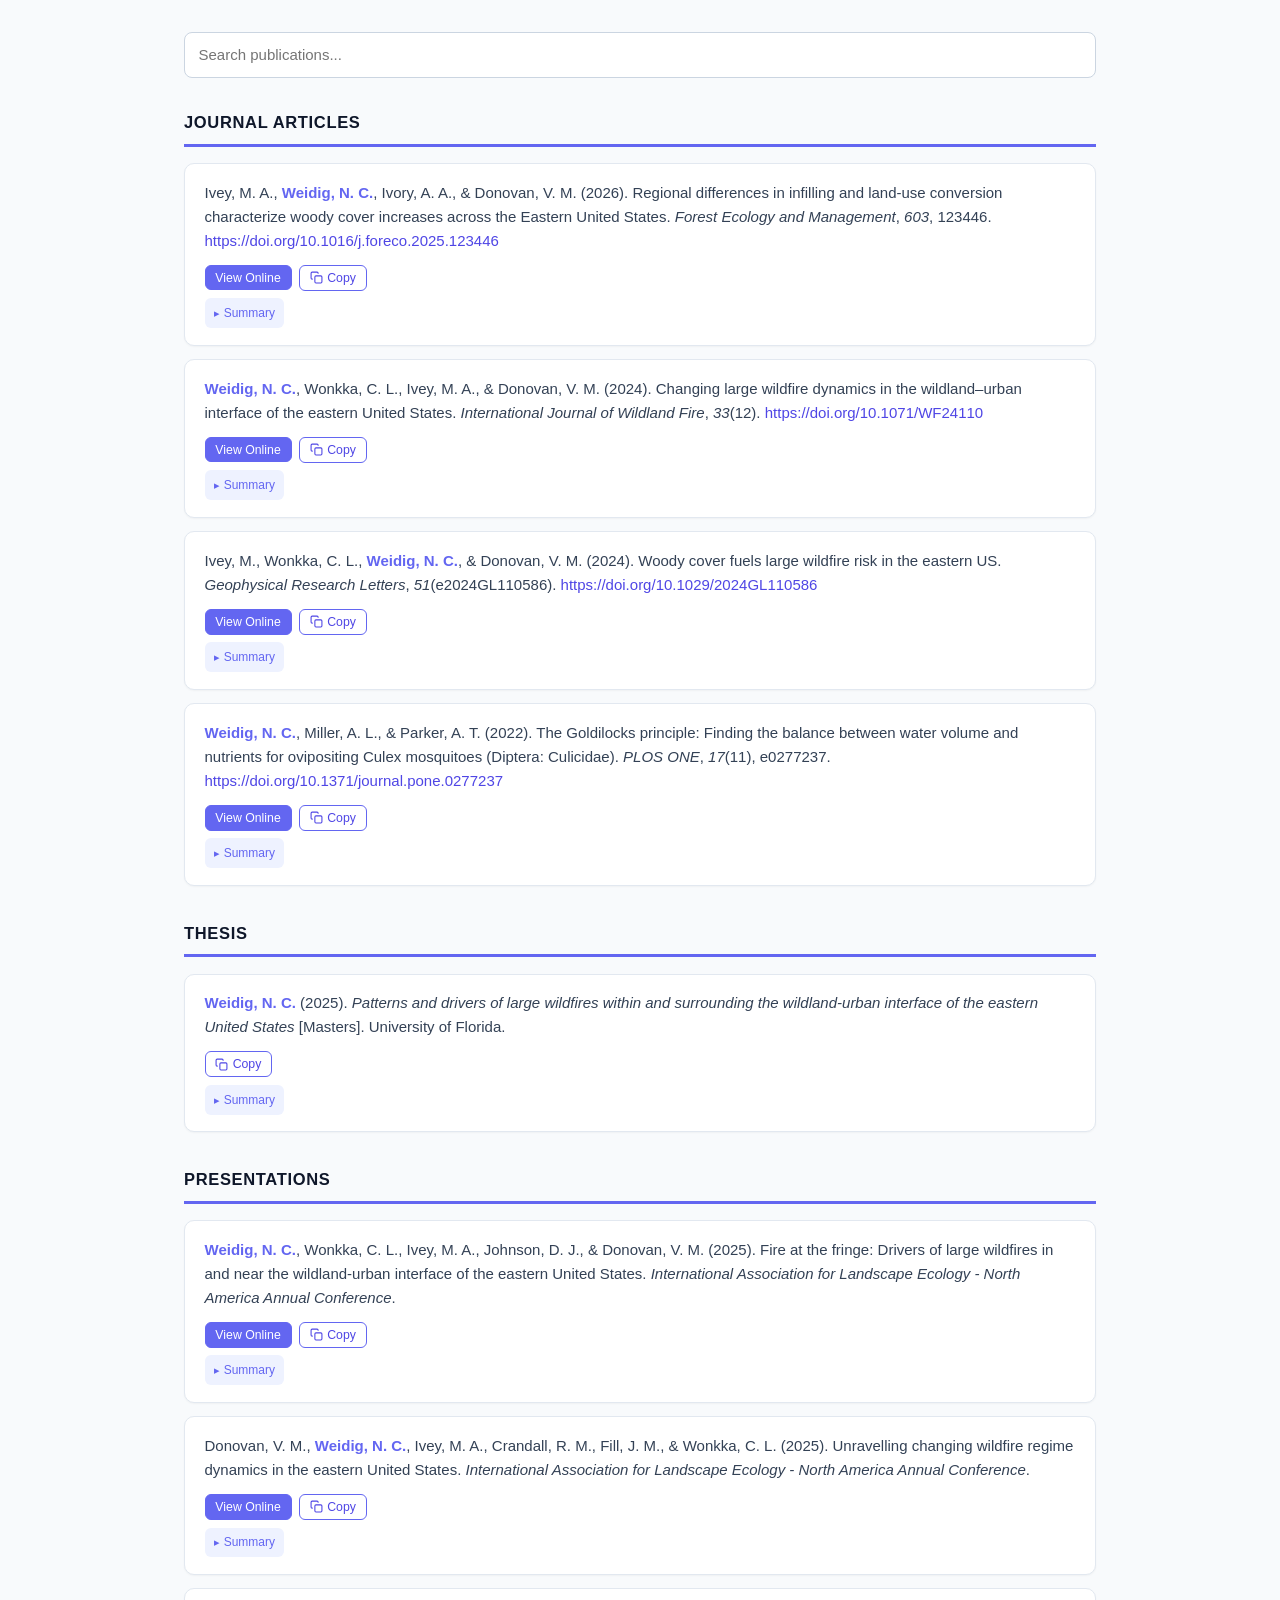
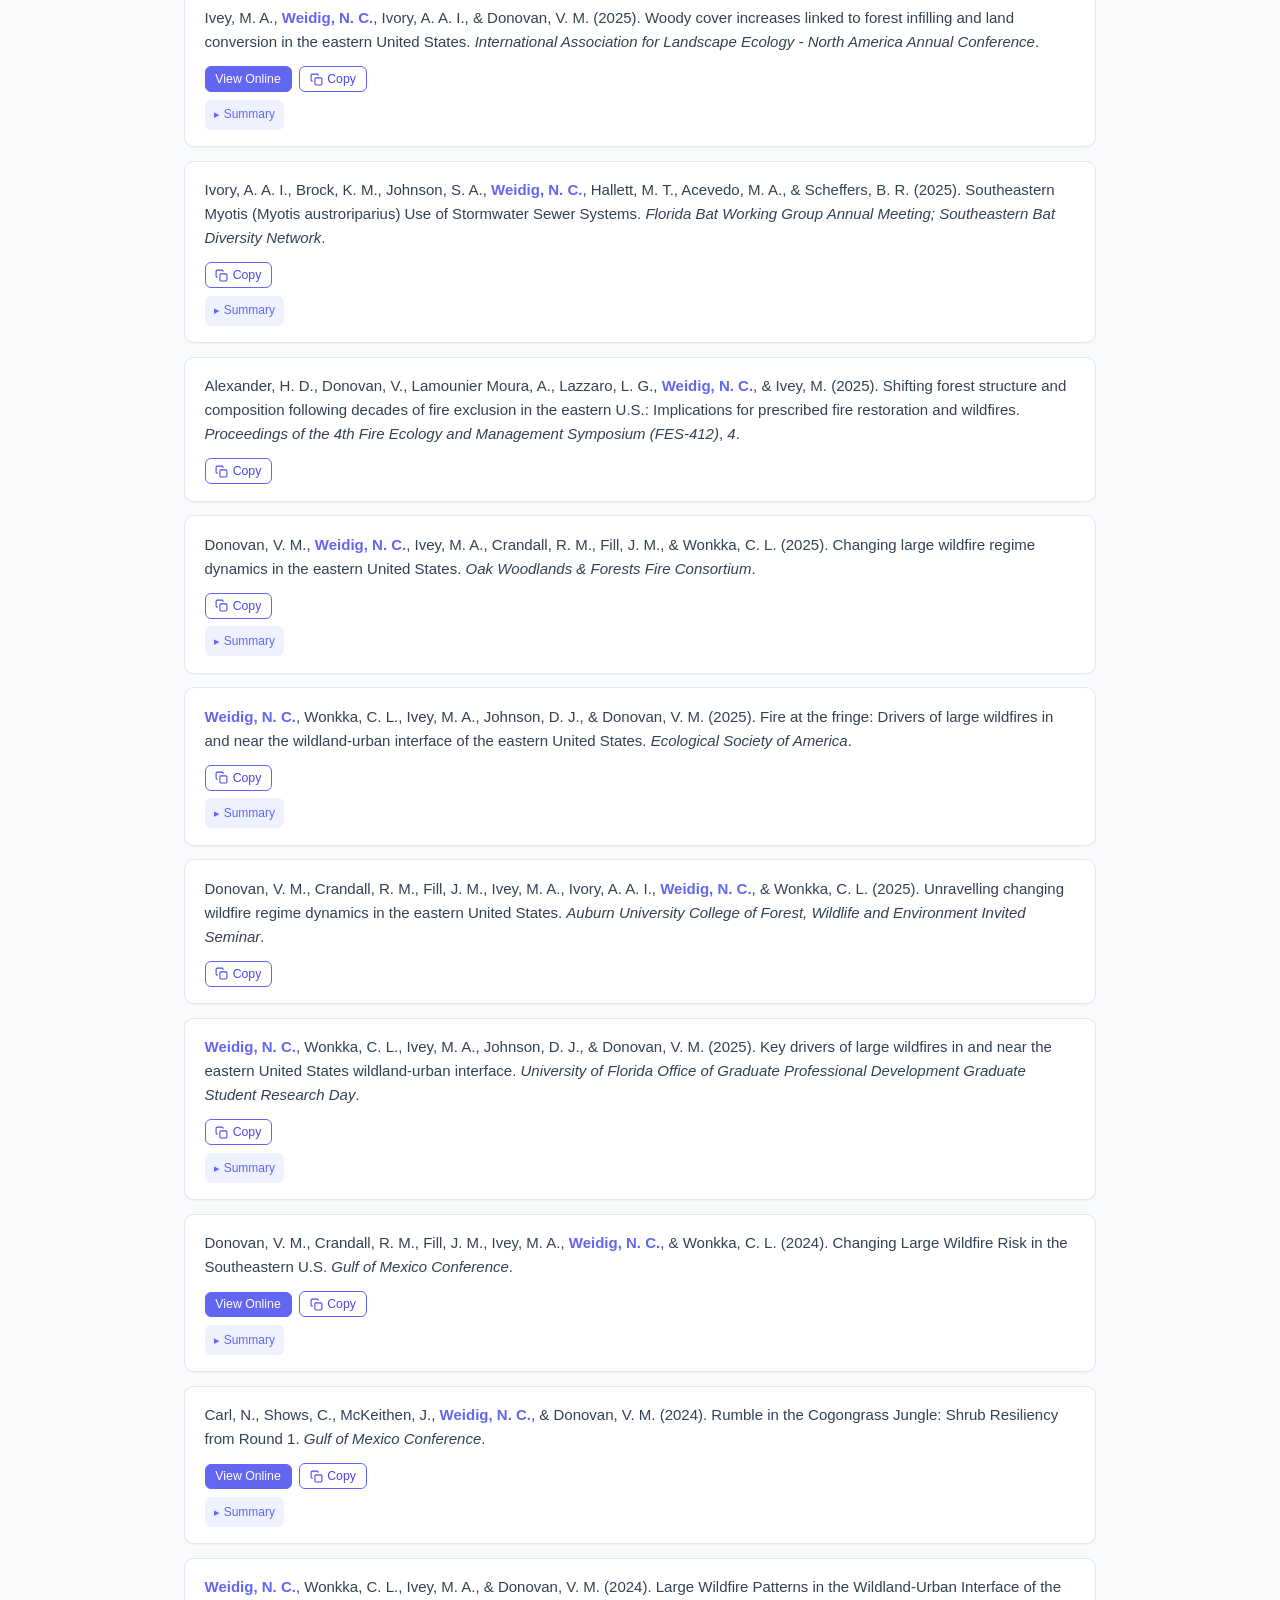
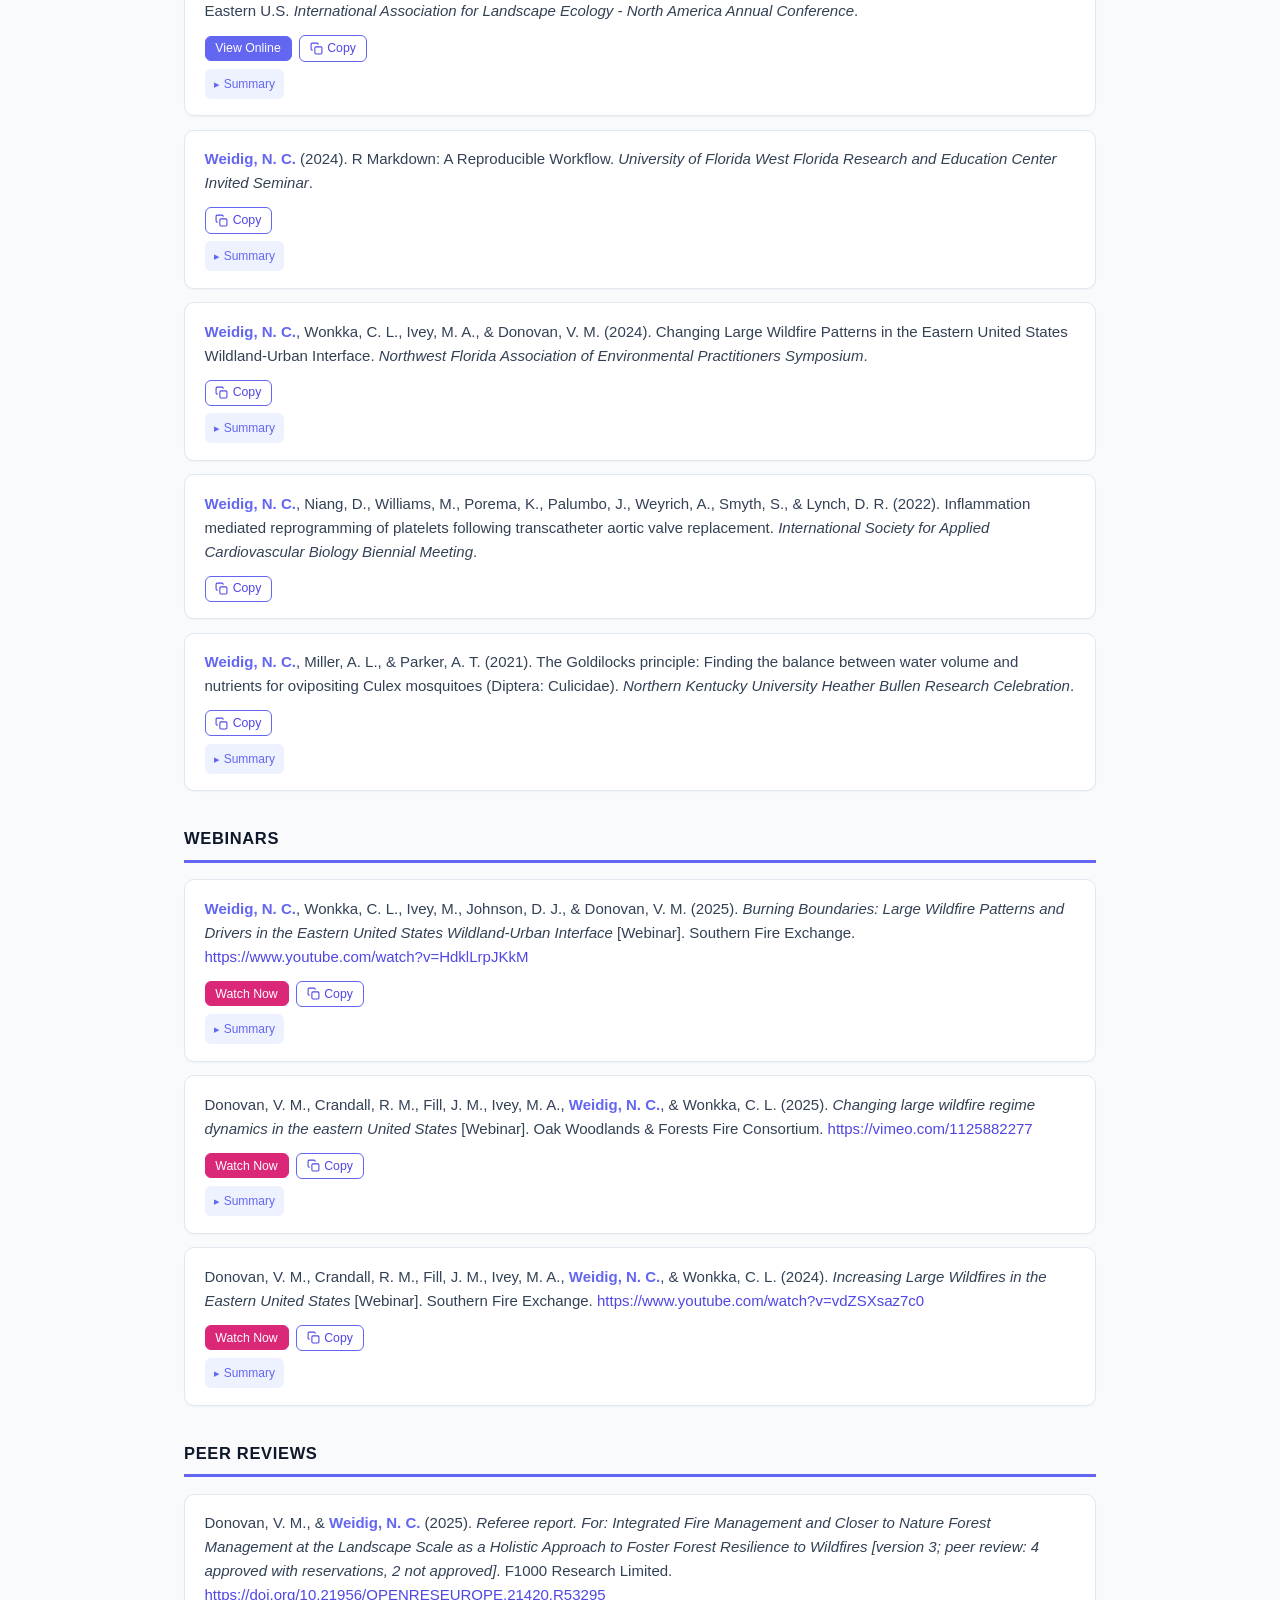
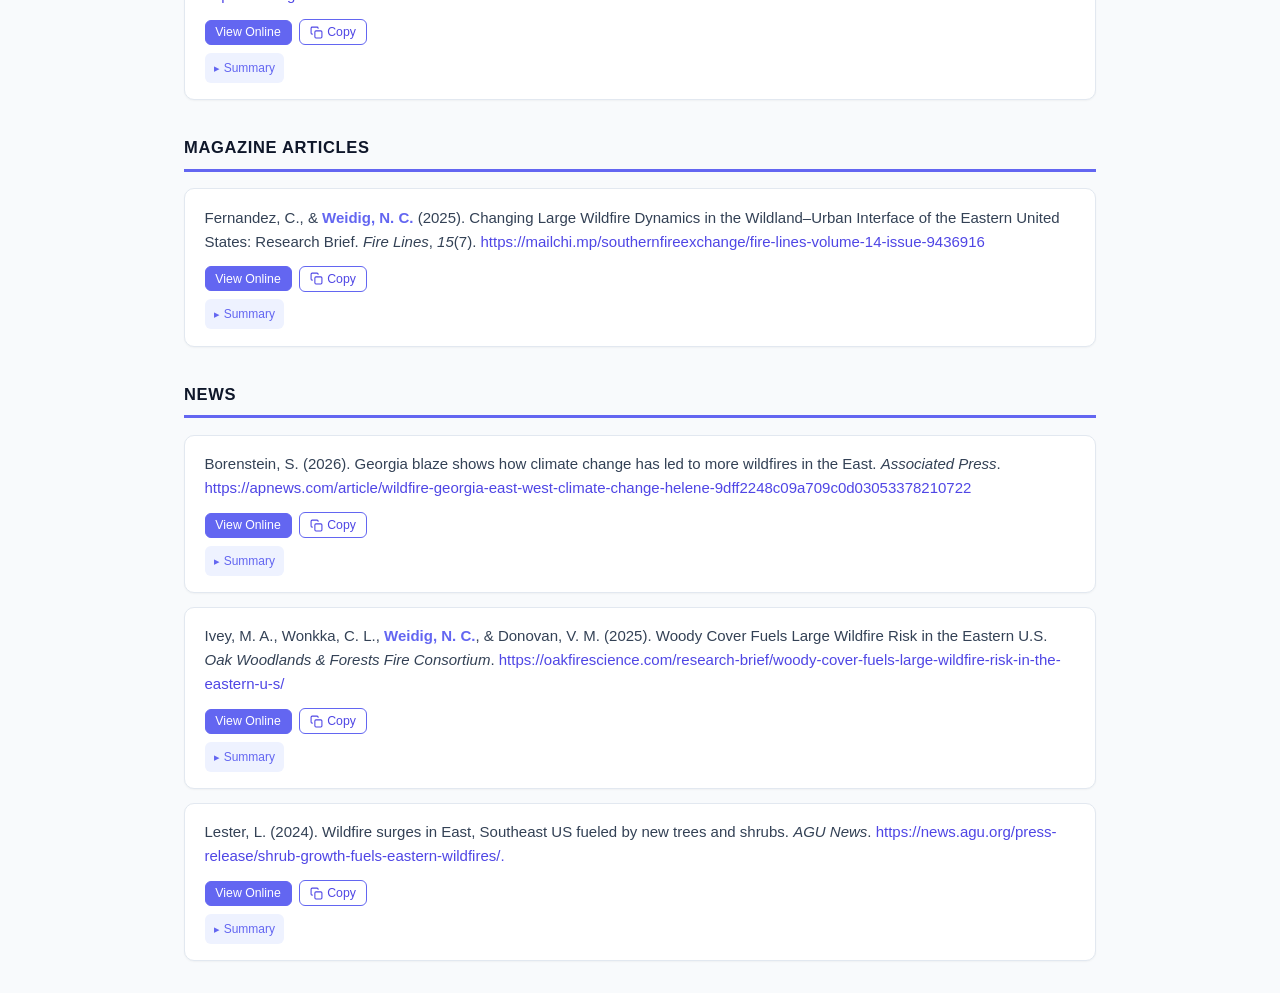
==== commit 08bbbe27: "Refine modern theme styling and search behavior - Style View Online and Copy as consistent compact b" ====
--- a/embed.html
+++ b/embed.html
@@ -64,11 +64,22 @@
 </main>
 <script>
 (() => {
+  const nodes = [...document.querySelectorAll('.type-heading, .entry')];
+  const groups = [];
+  let cur = null;
+  nodes.forEach(el => {
+    if (el.classList.contains('type-heading')) { cur = { h: el, es: [] }; groups.push(cur); }
+    else if (cur) cur.es.push(el);
+  });
   const q = document.getElementById('pub-search');
   if (q) q.addEventListener('input', () => {
     const v = q.value.toLowerCase();
     document.querySelectorAll('.entry').forEach(el => {
       el.style.display = el.textContent.toLowerCase().includes(v) ? '' : 'none';
+    });
+    groups.forEach(g => {
+      const any = g.es.some(e => e.style.display !== 'none');
+      g.h.classList.toggle('is-hidden', !any);
     });
   });
   document.querySelectorAll('.copy-btn').forEach(btn => {
--- a/themes/modern.css
+++ b/themes/modern.css
@@ -0,0 +1,184 @@
+/*
+ * Modern Theme — refined for zotero-pubs embed.
+ */
+
+@import url('https://fonts.googleapis.com/css2?family=Inter:wght@400;500;600;700&display=swap');
+
+*, *::before, *::after { box-sizing: border-box; }
+
+body {
+  font-family: 'Inter', -apple-system, BlinkMacSystemFont, 'Segoe UI', Roboto, sans-serif;
+  font-size: 15px;
+  line-height: 1.7;
+  color: #334155;
+  max-width: 960px;
+  margin: 32px auto;
+  padding: 0 24px;
+  background: #f8fafc;
+}
+
+/* ---- Search ---- */
+#pub-search {
+  width: 100%;
+  padding: 0.6em 0.9em;
+  font: inherit;
+  border: 1px solid #cbd5e1;
+  border-radius: 8px;
+  background: #fff;
+  color: #0f172a;
+  margin-bottom: 1.5em;
+  transition: border-color 0.15s, box-shadow 0.15s;
+}
+#pub-search:focus {
+  outline: none;
+  border-color: #6366f1;
+  box-shadow: 0 0 0 3px rgba(99, 102, 241, 0.18);
+}
+
+/* ---- Section headings ---- */
+.type-heading {
+  display: block;
+  font-size: 1.1em;
+  font-weight: 700;
+  color: #0f172a;
+  letter-spacing: 0.04em;
+  text-transform: uppercase;
+  margin: 2em 0 1em;
+  padding-bottom: 0.45em;
+  border-bottom: 3px solid #6366f1;
+}
+.type-heading:first-of-type { margin-top: 0.5em; }
+.type-heading.is-hidden { display: none; }
+
+/* ---- Entry card ---- */
+.entry {
+  background: #fff;
+  border: 1px solid #e2e8f0;
+  border-radius: 10px;
+  padding: 1.1em 1.3em;
+  margin-bottom: 0.9em;
+  box-shadow: 0 1px 2px rgba(0, 0, 0, 0.04);
+  transition: box-shadow 0.2s, transform 0.2s;
+}
+.entry:hover {
+  box-shadow: 0 4px 12px rgba(0, 0, 0, 0.08);
+  transform: translateY(-1px);
+}
+
+/* ---- Highlighted author ---- */
+.entry strong { color: #6366f1; font-weight: 600; }
+
+/* ---- Citation body ---- */
+.csl-bib-body {
+  line-height: 1.6 !important;
+  padding-left: 0 !important;
+  text-indent: 0 !important;
+}
+.csl-entry { padding-left: 0; text-indent: 0; }
+
+/* ---- Links inside citation ---- */
+.csl-entry a {
+  color: #4f46e5;
+  text-decoration: none;
+  word-break: break-word;
+}
+.csl-entry a:hover, .csl-entry a:focus { text-decoration: underline; }
+
+/* ---- Action row ---- */
+.entry-actions {
+  display: flex;
+  flex-wrap: wrap;
+  align-items: center;
+  gap: 0.5em;
+  margin-top: 0.8em;
+}
+
+/* ---- Buttons (View Online / Copy) ---- */
+.entry-link-btn,
+.copy-btn {
+  display: inline-flex;
+  align-items: center;
+  gap: 0.35em;
+  font: inherit;
+  font-size: 0.82em;
+  font-weight: 500;
+  line-height: 1;
+  padding: 0.45em 0.8em;
+  border-radius: 6px;
+  border: 1px solid #6366f1;
+  background: #6366f1;
+  color: #fff;
+  cursor: pointer;
+  text-decoration: none;
+  transition: background 0.15s, color 0.15s, border-color 0.15s;
+}
+.entry-link-btn:hover,
+.entry-link-btn:focus {
+  background: #4338ca;
+  border-color: #4338ca;
+  color: #fff;
+  text-decoration: none;
+}
+.copy-btn {
+  background: #fff;
+  color: #4f46e5;
+}
+.copy-btn:hover, .copy-btn:focus {
+  background: #eef2ff;
+  color: #4338ca;
+}
+.copy-btn svg {
+  width: 13px;
+  height: 13px;
+  flex-shrink: 0;
+}
+.webinar-link-btn {
+  background: #db2777;
+  border-color: #db2777;
+}
+.webinar-link-btn:hover, .webinar-link-btn:focus {
+  background: #9d174d;
+  border-color: #9d174d;
+}
+
+/* ---- Abstract toggle ---- */
+details { margin: 0; flex-basis: 100%; }
+summary {
+  cursor: pointer;
+  display: inline-flex;
+  align-items: center;
+  gap: 0.35em;
+  font-size: 0.8em;
+  font-weight: 500;
+  color: #6366f1;
+  padding: 0.4em 0.75em;
+  border-radius: 6px;
+  background: #eef2ff;
+  list-style: none;
+  transition: background 0.15s, color 0.15s;
+}
+summary::-webkit-details-marker { display: none; }
+summary::before {
+  content: "▸";
+  font-size: 0.9em;
+  transition: transform 0.15s;
+}
+details[open] summary::before { transform: rotate(90deg); }
+summary:hover { background: #e0e7ff; color: #4338ca; }
+details[open] summary { margin-bottom: 0.6em; }
+details p {
+  font-size: 0.9em;
+  color: #475569;
+  line-height: 1.7;
+  margin: 0;
+  padding: 0.8em 1em;
+  background: #f1f5f9;
+  border-radius: 8px;
+  border-left: 4px solid #6366f1;
+}
+
+/* ---- Responsive ---- */
+@media (max-width: 640px) {
+  body { margin: 16px auto; padding: 0 14px; }
+  .entry { padding: 0.9em 1em; }
+}
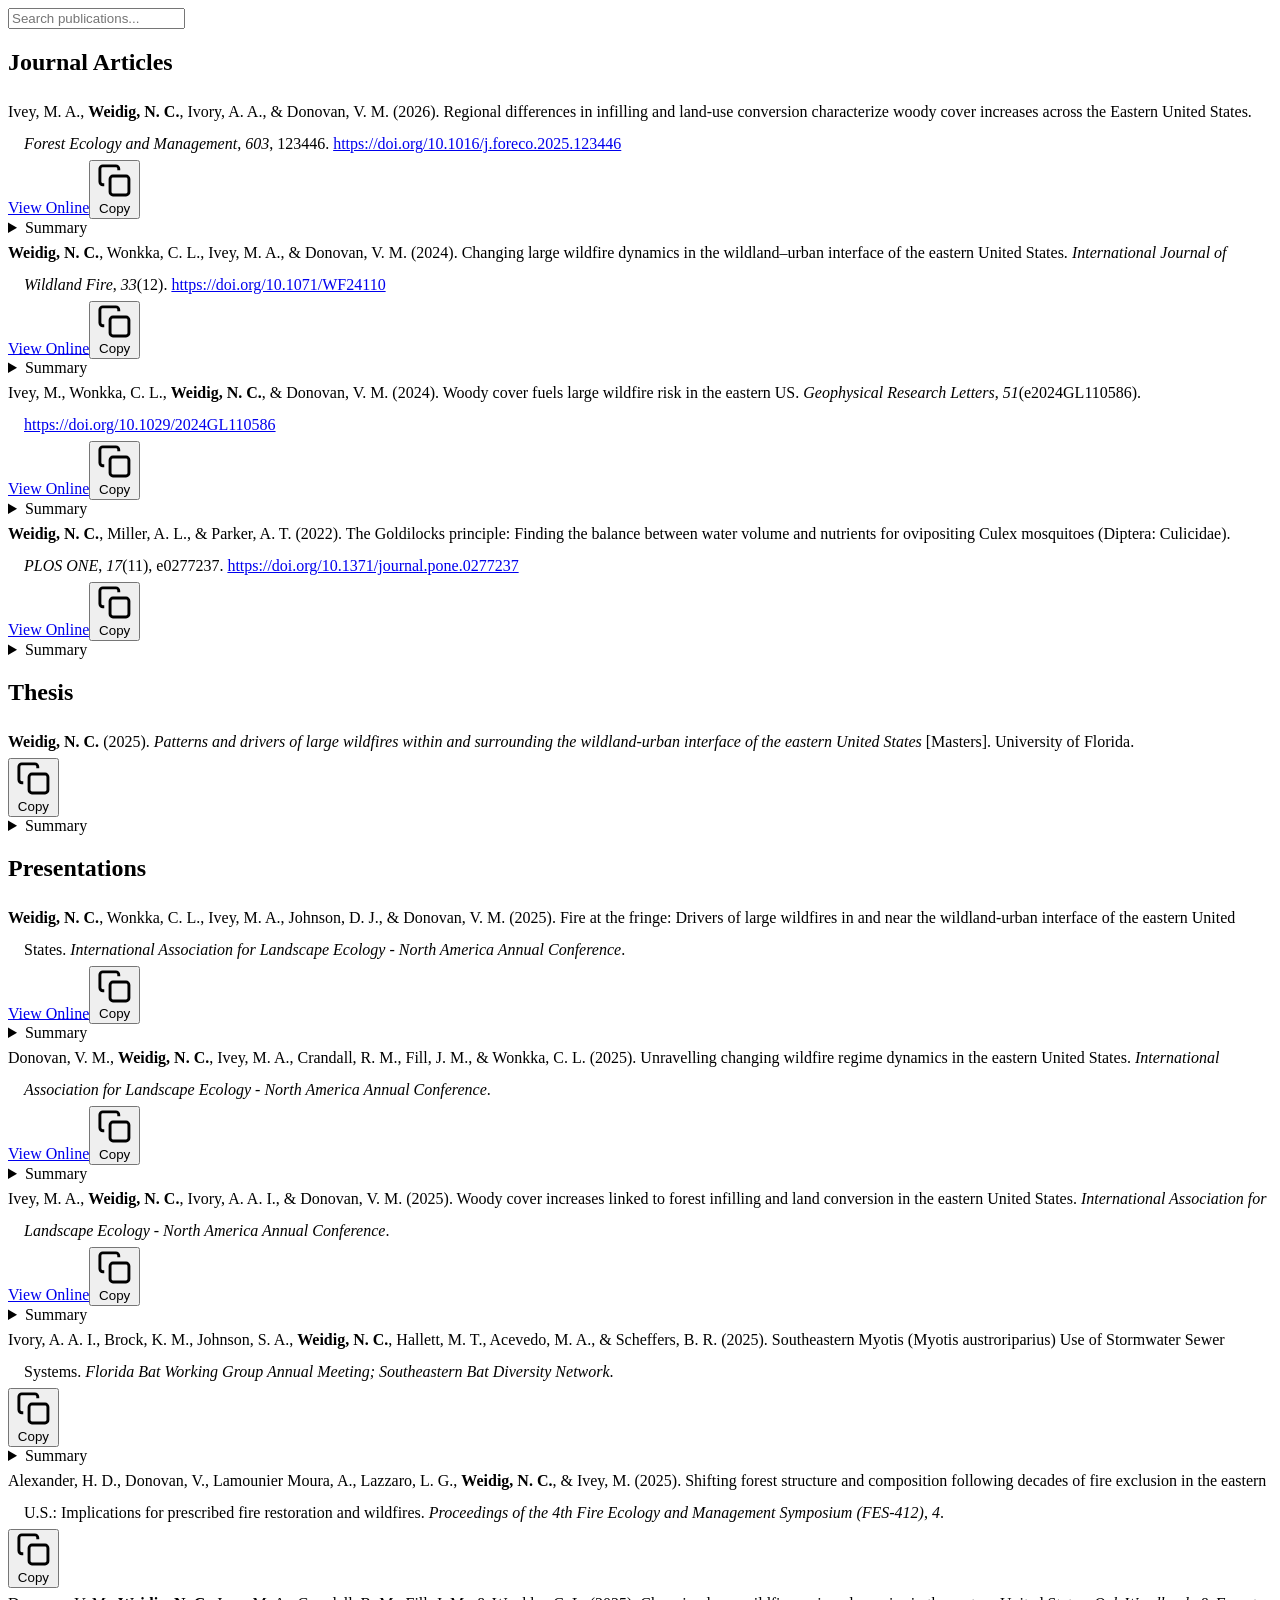
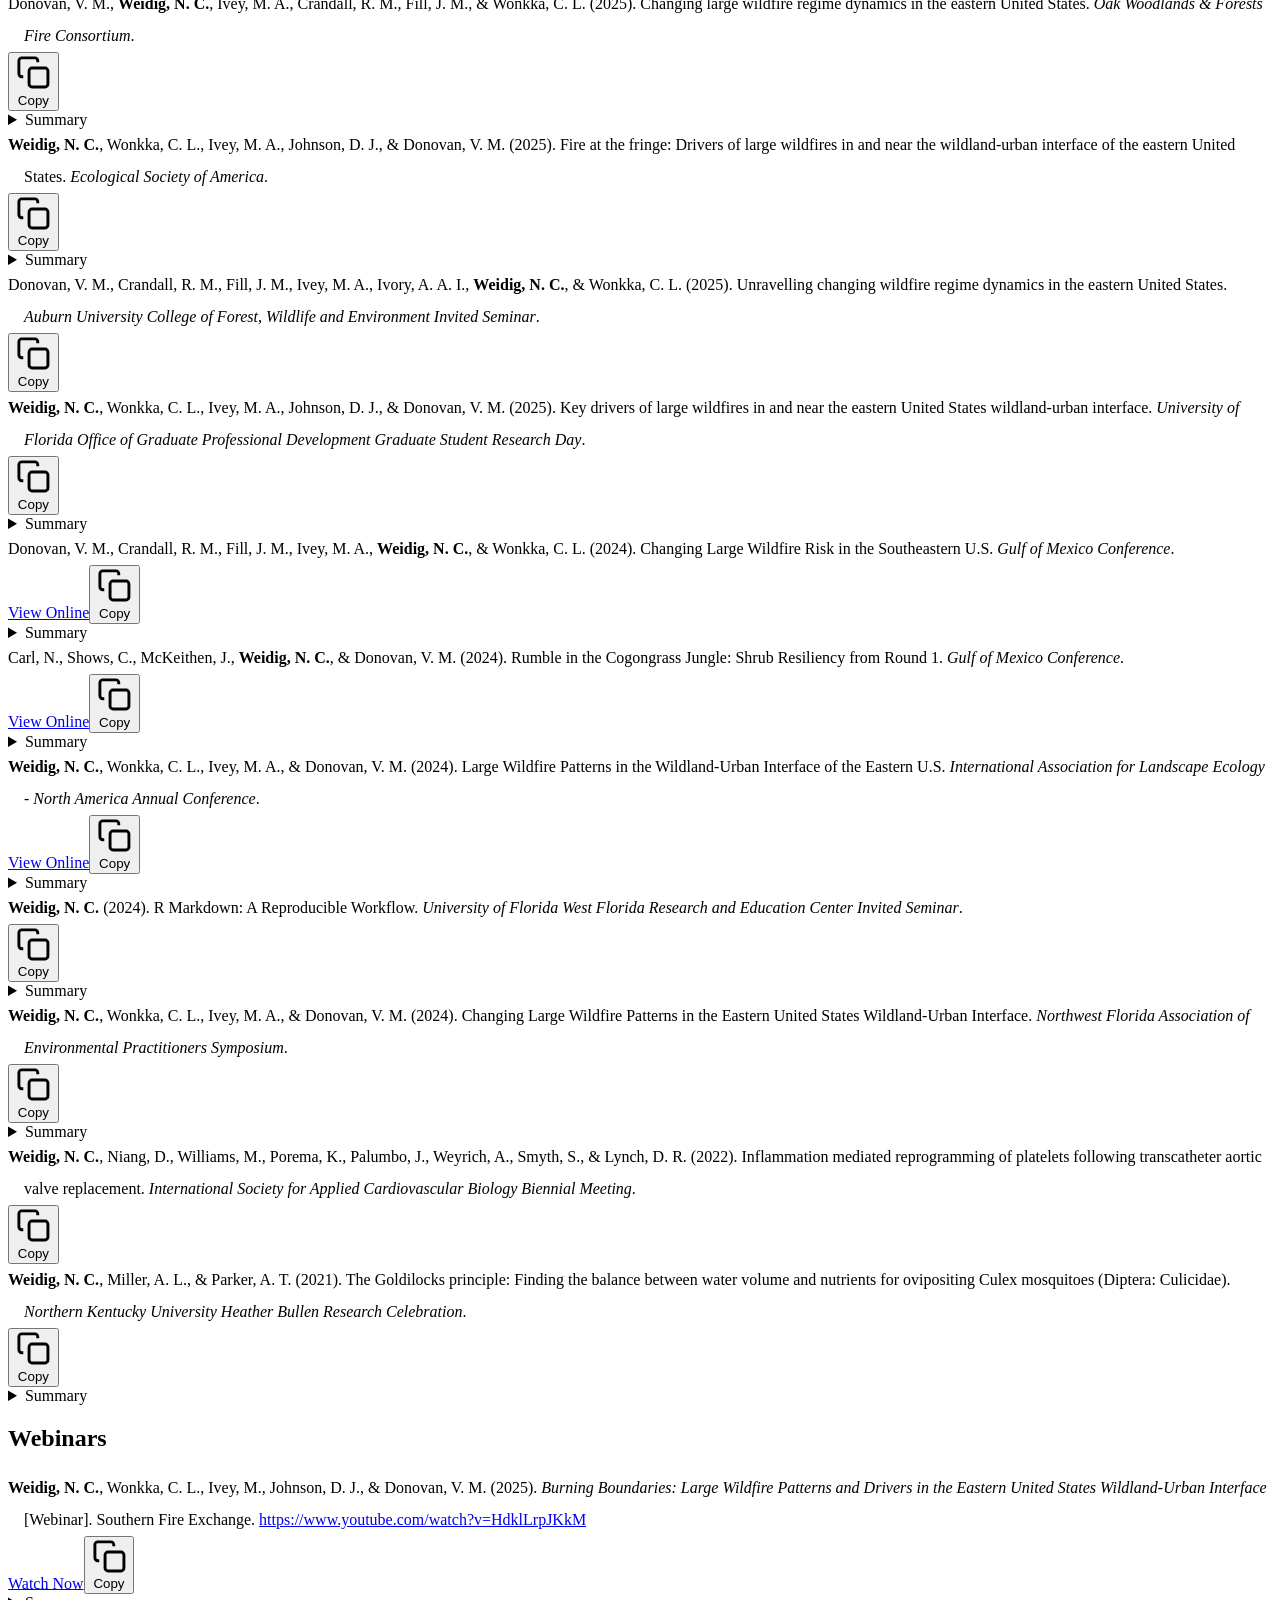
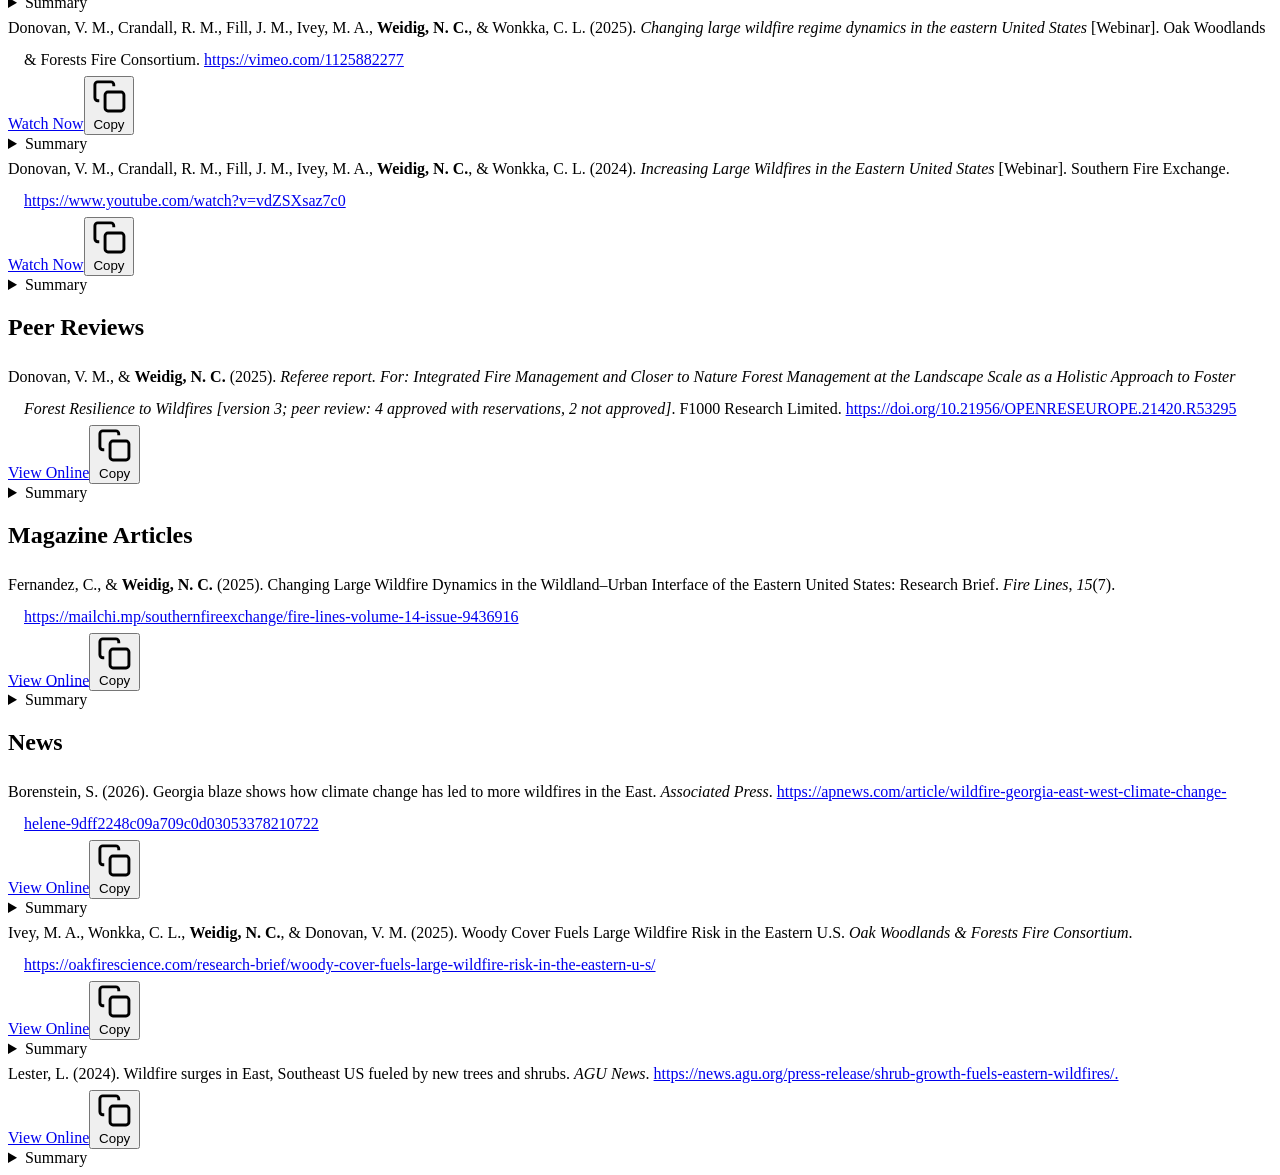
==== commit 3b563541: "Auto-update Zotero pubs" ====
--- a/embed.html
+++ b/embed.html
@@ -5,7 +5,7 @@
 <meta name="viewport" content="width=device-width, initial-scale=1.0">
 <title>Publications</title>
 <meta http-equiv="Content-Security-Policy" content="default-src 'none'; script-src 'unsafe-inline'; style-src 'self' 'unsafe-inline' https://fonts.googleapis.com; font-src https://fonts.gstatic.com; img-src 'self' data: https:; connect-src 'none'; base-uri 'none'; form-action 'none'; object-src 'none'; upgrade-insecure-requests;">
-<link rel="stylesheet" href="themes/modern.css">
+<link rel="stylesheet" href="themes/default.css">
 </head>
 <body class="pub-embed">
 <main class="publications">
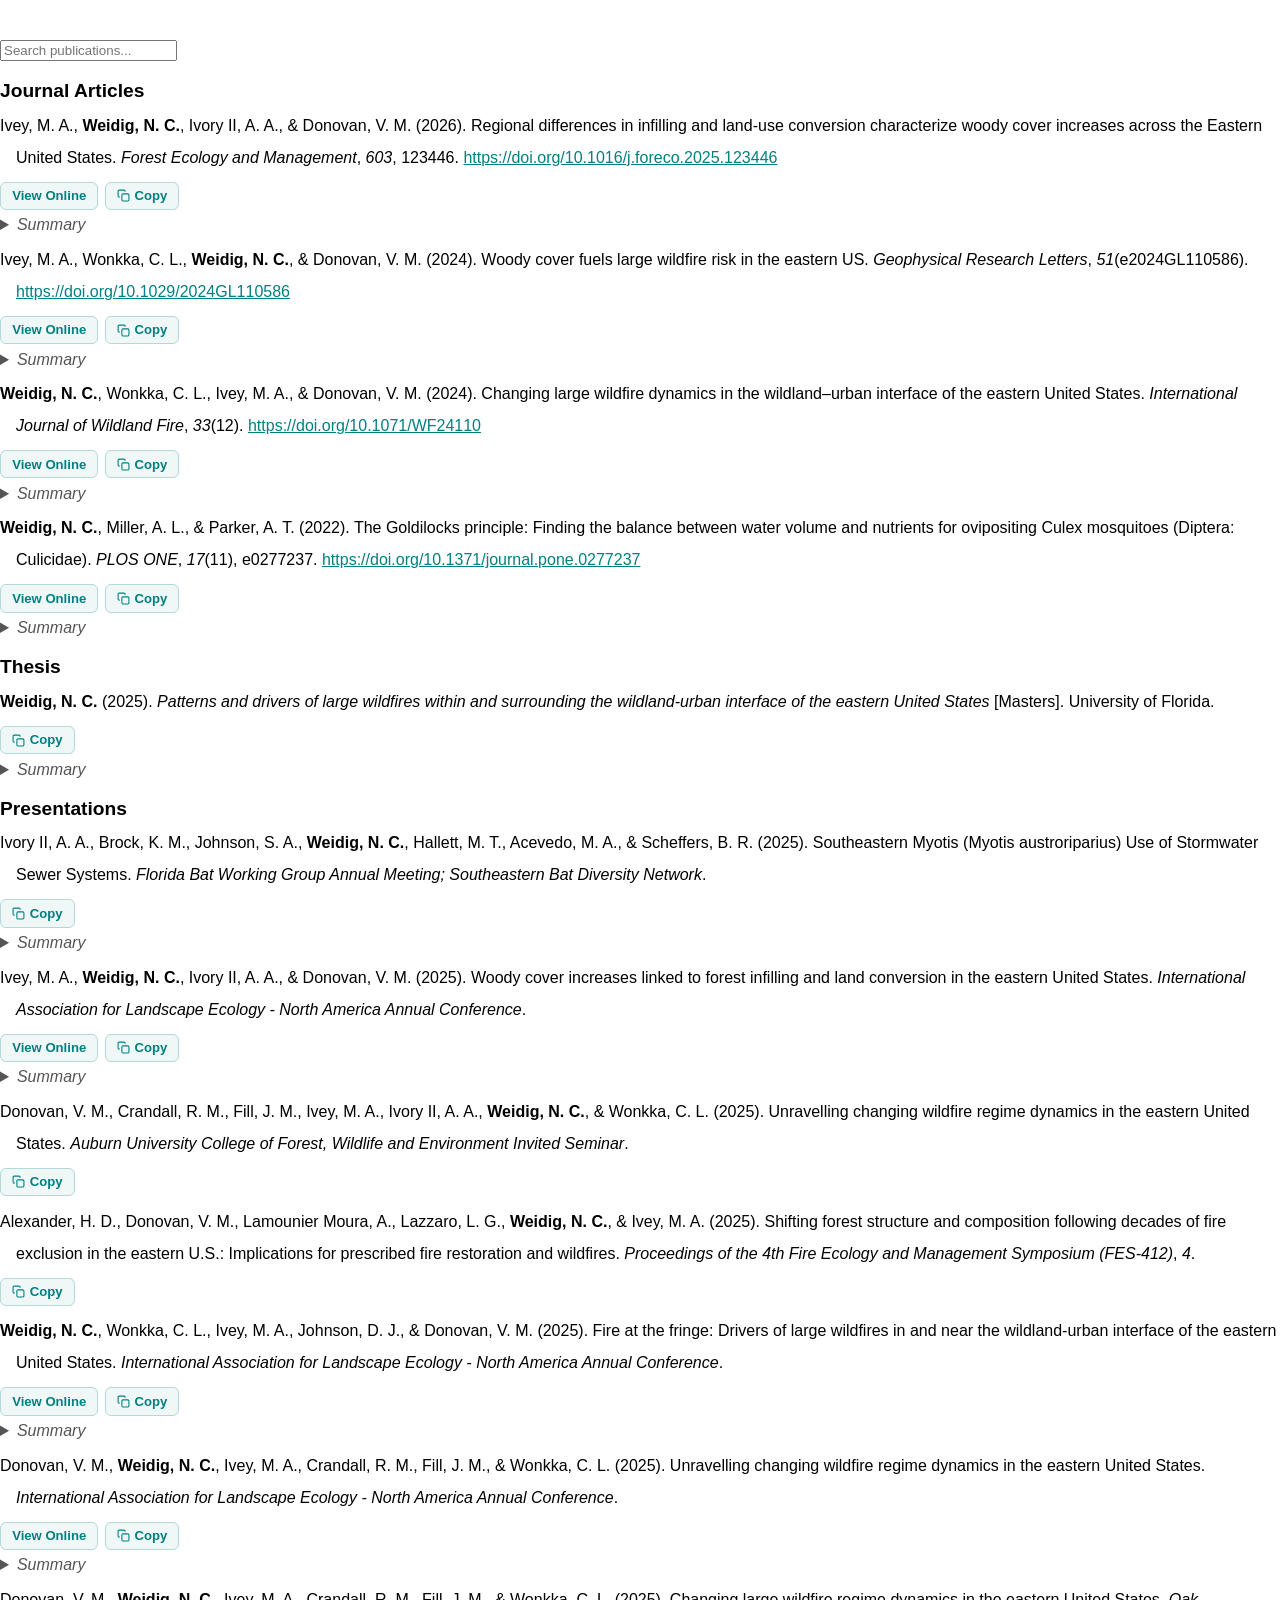
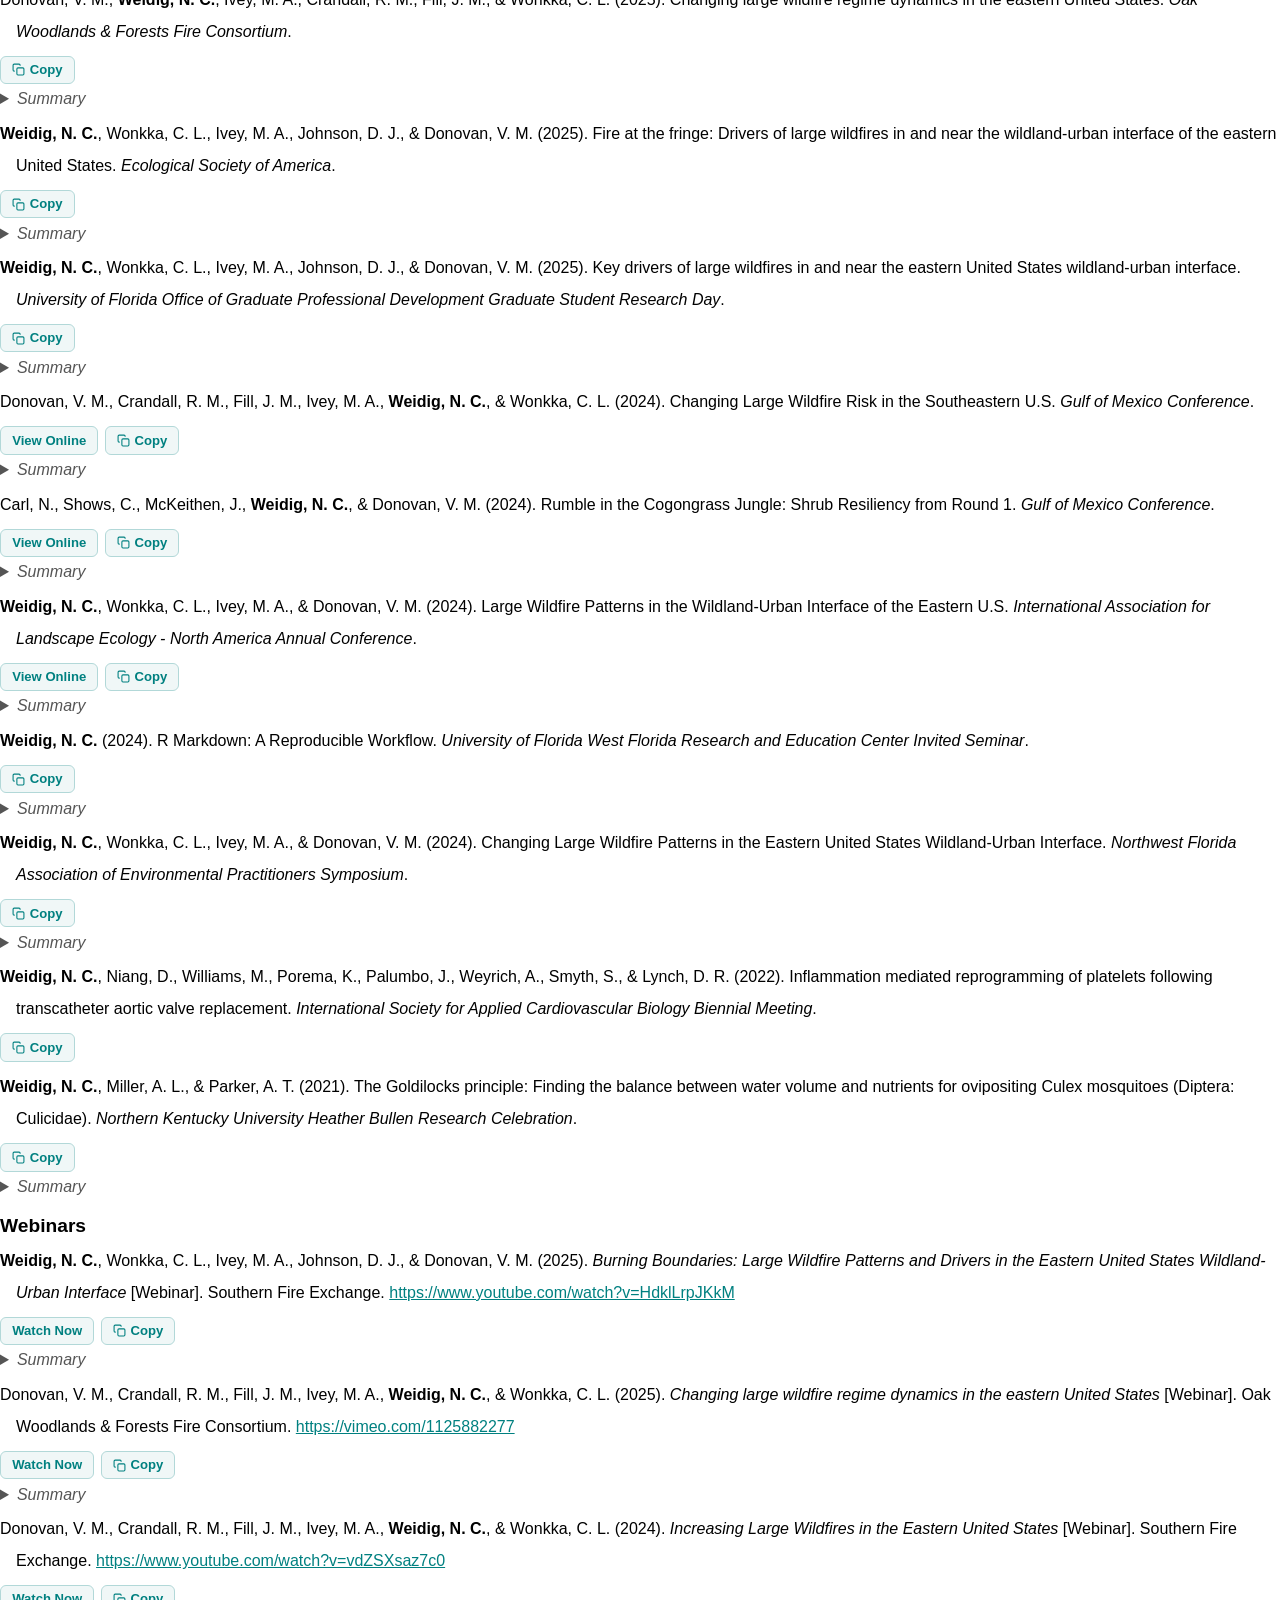
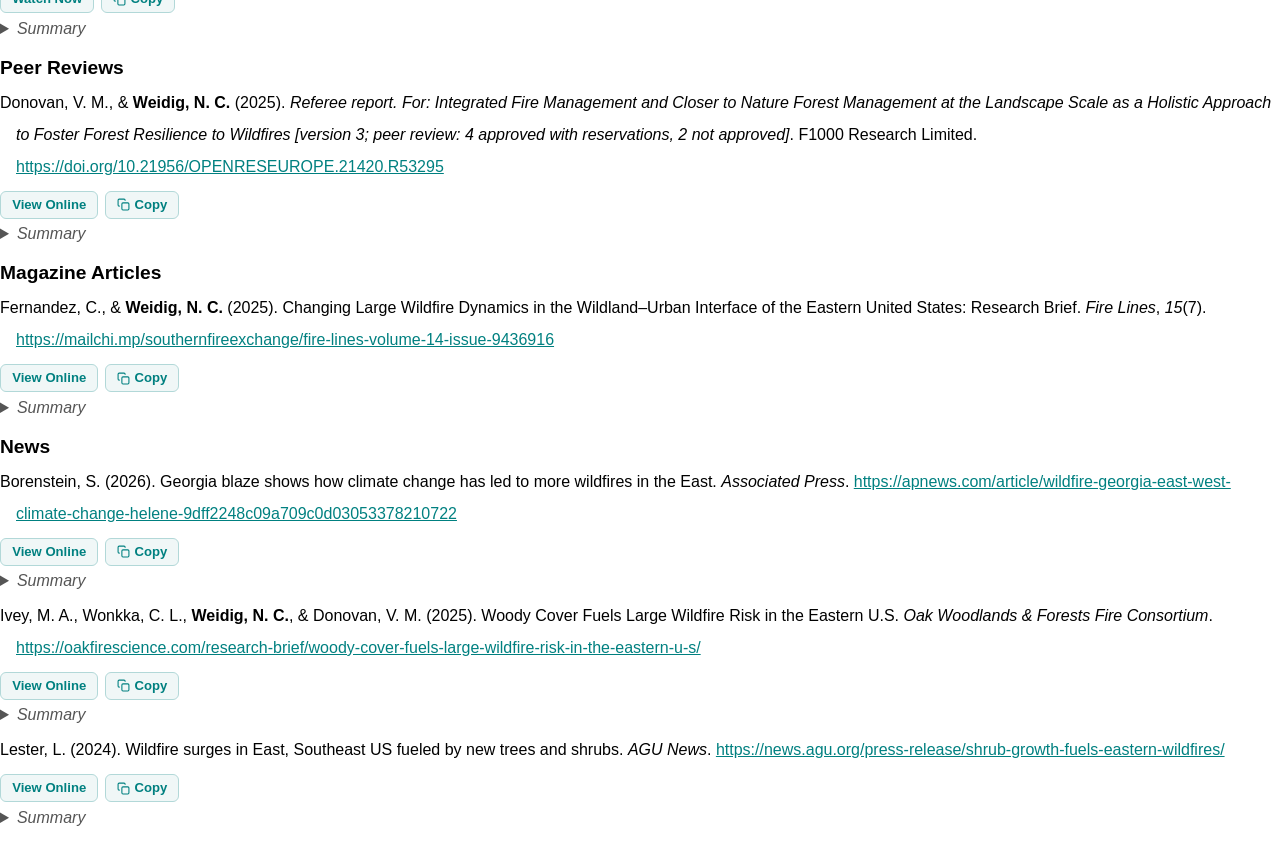
==== commit 2f43b3bf: "Auto-update Zotero pubs" ====
--- a/embed.html
+++ b/embed.html
@@ -12,26 +12,26 @@
 <input id="pub-search" type="search" placeholder="Search publications..." aria-label="Search publications" />
 <!-- START PUBS -->
 <h2 class="type-heading">Journal Articles</h2><div class="entry"><div class="csl-bib-body" style="line-height:2;padding-left:1em;text-indent:-1em">
-  <div class="csl-entry">Ivey, M. A., <strong>Weidig, N. C.</strong>, Ivory, A. A., &amp; Donovan, V. M. (2026). Regional differences in infilling and land-use conversion characterize woody cover increases across the Eastern United States. <i>Forest Ecology and Management</i>, <i>603</i>, 123446. <a href="https://doi.org/10.1016/j.foreco.2025.123446" target="_blank" rel="noopener noreferrer">https://doi.org/10.1016/j.foreco.2025.123446</a></div>
+  <div class="csl-entry">Ivey, M. A., <strong>Weidig, N. C.</strong>, Ivory II, A. A., &amp; Donovan, V. M. (2026). Regional differences in infilling and land-use conversion characterize woody cover increases across the Eastern United States. <i>Forest Ecology and Management</i>, <i>603</i>, 123446. <a href="https://doi.org/10.1016/j.foreco.2025.123446" target="_blank" rel="noopener noreferrer">https://doi.org/10.1016/j.foreco.2025.123446</a></div>
 </div><div class="entry-actions"><a class="entry-link-btn" href="https://doi.org/10.1016/j.foreco.2025.123446" target="_blank" rel="noopener noreferrer" aria-label="View Online: Regional differences in infilling and land-use conversion characterize woody cover increases across the Eastern United States">View Online</a><button class="copy-btn" title="Copy citation" aria-live="polite"><svg aria-hidden="true" viewBox="0 0 24 24" fill="none" stroke="currentColor" stroke-width="2"><rect x="9" y="9" width="13" height="13" rx="2" ry="2"></rect><path d="M5 15H4a2 2 0 0 1-2-2V4a2 2 0 0 1 2-2h9a2 2 0 0 1 2 2v1"></path></svg> Copy</button><details><summary>Summary</summary><p>Trees and shrubs are expanding into historically open ecosystems across the globe, threatening ecological function and ecosystem services. Across much of the eastern U.S., increasing woody cover has been associated with ecological degradation of forest and savanna ecosystems, and more recently, heightened large wildfire risk. Understanding patterns in woody cover increases will be paramount for assessing potential ecological outcomes and developing region-specific management approaches. Using remotely sensed land-use and vegetation cover data, we quantified changes in woody cover between 2001 and 2021 across land-use types in the eastern U.S. to determine the relative contribution of forest infilling and land-use conversion to woody cover increases. Woody cover increased across a range of land-use types in the eastern U.S. including wetlands, pasturelands, and forests. Infilling of deciduous forests and encroachment in open land-use types such as pasturelands dominated the northeast. In contrast, high levels of land-use conversion from non-woody land-use types to forests along with increasing woody cover in wetlands dominated the southeast. Our findings suggest that increasing woody cover in the eastern U.S. likely reflects both intentional increases of woody cover by silviculture as well as unintentional increases tied to wetland woody encroachment and forest densification. Our findings highlight areas to target ecological impact assessments and management efforts. Further, we demonstrate a growing need to assess the potential impacts of expanding pine plantation area on forest ecology and changing wildfire risk.</p></details></div></div><div class="entry"><div class="csl-bib-body" style="line-height:2;padding-left:1em;text-indent:-1em">
+  <div class="csl-entry">Ivey, M. A., Wonkka, C. L., <strong>Weidig, N. C.</strong>, &amp; Donovan, V. M. (2024). Woody cover fuels large wildfire risk in the eastern US. <i>Geophysical Research Letters</i>, <i>51</i>(e2024GL110586). <a href="https://doi.org/10.1029/2024GL110586" target="_blank" rel="noopener noreferrer">https://doi.org/10.1029/2024GL110586</a></div>
+</div><div class="entry-actions"><a class="entry-link-btn" href="https://doi.org/10.1029/2024GL110586" target="_blank" rel="noopener noreferrer" aria-label="View Online: Woody cover fuels large wildfire risk in the eastern US">View Online</a><button class="copy-btn" title="Copy citation" aria-live="polite"><svg aria-hidden="true" viewBox="0 0 24 24" fill="none" stroke="currentColor" stroke-width="2"><rect x="9" y="9" width="13" height="13" rx="2" ry="2"></rect><path d="M5 15H4a2 2 0 0 1-2-2V4a2 2 0 0 1 2-2h9a2 2 0 0 1 2 2v1"></path></svg> Copy</button><details><summary>Summary</summary><p>Large wildfires are increasing in the eastern United States; however, what factors are heightening large wildfire risk remains unclear. Increases in fuel loads from woody encroachment and canopy infilling have been associated with increasing wildfire risk in other US regions. Understanding if and where woody cover increases wildfire risk can help direct proactive fuels management. We characterize multi-scale changes in woody cover through time and assess the relationship between woody cover and large wildfire (&gt;200 ha) occurrence in the eastern US between 1990 and 2020. We found a 37% increase in woody cover across the eastern US, with increases occurring in every ecoregion. The odds of large wildfire increased as woody cover increased in most central and southern ecoregions, where large wildfires were typically more likely in areas with high woody cover (70%–100% cover). Our findings suggest fuels management will be an important tool for reducing large wildfire risk.</p></details></div></div><div class="entry"><div class="csl-bib-body" style="line-height:2;padding-left:1em;text-indent:-1em">
   <div class="csl-entry"><strong>Weidig, N. C.</strong>, Wonkka, C. L., Ivey, M. A., &amp; Donovan, V. M. (2024). Changing large wildfire dynamics in the wildland–urban interface of the eastern United States. <i>International Journal of Wildland Fire</i>, <i>33</i>(12). <a href="https://doi.org/10.1071/WF24110" target="_blank" rel="noopener noreferrer">https://doi.org/10.1071/WF24110</a></div>
 </div><div class="entry-actions"><a class="entry-link-btn" href="https://doi.org/10.1071/WF24110" target="_blank" rel="noopener noreferrer" aria-label="View Online: Changing large wildfire dynamics in the wildland–urban interface of the eastern United States">View Online</a><button class="copy-btn" title="Copy citation" aria-live="polite"><svg aria-hidden="true" viewBox="0 0 24 24" fill="none" stroke="currentColor" stroke-width="2"><rect x="9" y="9" width="13" height="13" rx="2" ry="2"></rect><path d="M5 15H4a2 2 0 0 1-2-2V4a2 2 0 0 1 2-2h9a2 2 0 0 1 2 2v1"></path></svg> Copy</button><details><summary>Summary</summary><p>The recent increase in large wildfires in the eastern United States makes it crucial to examine the subsequent risk to human life and property. In the eastern US, the wildland–urban interface (WUI), where wildfire risk is greatest, has expanded tremendously over the last three decades. Aims: This study aimed to understand how increasing wildfires in the eastern US are manifesting in the WUI. We quantified WUI growth and characterised large (&gt;200 ha) wildfire regimes inside and outside the WUI at multiple spatial scales across the eastern US between 1986 and 2021. WUI wildfires in the eastern US comprised 45% of all large wildfires and 55% of the area burned, were on average 46% larger than non-WUI wildfires, and are becoming more frequent in spring. Most increases in wildfire number and area burned occurred outside of the WUI. The WUI plays an important role in large wildfire dynamics in the eastern US; however, increases in the number of large wildfires have occurred primarily outside the WUI. Our findings highlight important interactions between human development and large wildfire occurrence in the eastern US and should be used to direct future region-specific assessments of changing wildfire risk.</p></details></div></div><div class="entry"><div class="csl-bib-body" style="line-height:2;padding-left:1em;text-indent:-1em">
-  <div class="csl-entry">Ivey, M., Wonkka, C. L., <strong>Weidig, N. C.</strong>, &amp; Donovan, V. M. (2024). Woody cover fuels large wildfire risk in the eastern US. <i>Geophysical Research Letters</i>, <i>51</i>(e2024GL110586). <a href="https://doi.org/10.1029/2024GL110586" target="_blank" rel="noopener noreferrer">https://doi.org/10.1029/2024GL110586</a></div>
-</div><div class="entry-actions"><a class="entry-link-btn" href="https://doi.org/10.1029/2024GL110586" target="_blank" rel="noopener noreferrer" aria-label="View Online: Woody cover fuels large wildfire risk in the eastern US">View Online</a><button class="copy-btn" title="Copy citation" aria-live="polite"><svg aria-hidden="true" viewBox="0 0 24 24" fill="none" stroke="currentColor" stroke-width="2"><rect x="9" y="9" width="13" height="13" rx="2" ry="2"></rect><path d="M5 15H4a2 2 0 0 1-2-2V4a2 2 0 0 1 2-2h9a2 2 0 0 1 2 2v1"></path></svg> Copy</button><details><summary>Summary</summary><p>Large wildfires are increasing in the eastern United States; however, what factors are heightening large wildfire risk remains unclear. Increases in fuel loads from woody encroachment and canopy infilling have been associated with increasing wildfire risk in other US regions. Understanding if and where woody cover increases wildfire risk can help direct proactive fuels management. We characterize multi-scale changes in woody cover through time and assess the relationship between woody cover and large wildfire (&gt;200 ha) occurrence in the eastern US between 1990 and 2020. We found a 37% increase in woody cover across the eastern US, with increases occurring in every ecoregion. The odds of large wildfire increased as woody cover increased in most central and southern ecoregions, where large wildfires were typically more likely in areas with high woody cover (70%–100% cover). Our findings suggest fuels management will be an important tool for reducing large wildfire risk.</p></details></div></div><div class="entry"><div class="csl-bib-body" style="line-height:2;padding-left:1em;text-indent:-1em">
   <div class="csl-entry"><strong>Weidig, N. C.</strong>, Miller, A. L., &amp; Parker, A. T. (2022). The Goldilocks principle: Finding the balance between water volume and nutrients for ovipositing Culex mosquitoes (Diptera: Culicidae). <i>PLOS ONE</i>, <i>17</i>(11), e0277237. <a href="https://doi.org/10.1371/journal.pone.0277237" target="_blank" rel="noopener noreferrer">https://doi.org/10.1371/journal.pone.0277237</a></div>
 </div><div class="entry-actions"><a class="entry-link-btn" href="https://doi.org/10.1371/journal.pone.0277237" target="_blank" rel="noopener noreferrer" aria-label="View Online: The Goldilocks principle: Finding the balance between water volume and nutrients for ovipositing Culex mosquitoes (Diptera: Culicidae)">View Online</a><button class="copy-btn" title="Copy citation" aria-live="polite"><svg aria-hidden="true" viewBox="0 0 24 24" fill="none" stroke="currentColor" stroke-width="2"><rect x="9" y="9" width="13" height="13" rx="2" ry="2"></rect><path d="M5 15H4a2 2 0 0 1-2-2V4a2 2 0 0 1 2-2h9a2 2 0 0 1 2 2v1"></path></svg> Copy</button><details><summary>Summary</summary><p>Females of container-breeding mosquito species use visual and chemical cues to determine suitable habitats to oviposit their eggs. Female Culex mosquitoes oviposit single egg rafts containing hundreds of eggs on the surface of water in container habitats. In this project, the effects of water volume and nutrient concentration were studied using three semi-controlled field assays to determine the role these parameters play on female Culex mosquito oviposition preference. The results of this study suggest female Culex prefer to oviposit in larger volumes of water and higher concentrations of nutrients separately, but chose intermediate conditions when presented with a combination of these two variables, which follows the Goldilocks principle. This choice may provide their offspring with optimal conditions for development by reducing intraspecific competition, thereby maximizing the biological fitness of the ovipositing Culex females.</p></details></div></div><h2 class="type-heading">Thesis</h2><div class="entry"><div class="csl-bib-body" style="line-height:2;padding-left:1em;text-indent:-1em">
   <div class="csl-entry"><strong>Weidig, N. C.</strong> (2025). <i>Patterns and drivers of large wildfires within and surrounding the wildland-urban interface of the eastern United States</i> [Masters]. University of Florida.</div>
-</div><div class="entry-actions"><button class="copy-btn" title="Copy citation" aria-live="polite"><svg aria-hidden="true" viewBox="0 0 24 24" fill="none" stroke="currentColor" stroke-width="2"><rect x="9" y="9" width="13" height="13" rx="2" ry="2"></rect><path d="M5 15H4a2 2 0 0 1-2-2V4a2 2 0 0 1 2-2h9a2 2 0 0 1 2 2v1"></path></svg> Copy</button><details><summary>Summary</summary><p>The recent increase in large wildfires in the eastern United States makes it crucial to examine the subsequent risk to human life and property. In the East, thewildland-urban interface (WUI), where wildfire risk is greatest, has expanded tremendously over the last three decades. In this thesis, we aimed to understand how increasing large wildfires in the East are manifesting in the WUI. Using large (≥200 ha) wildfire perimeters, we (1) assessed WUI growth and its relationship with large wildfire regime characteristics and (2) determined the spatial WUI-wildfire relationships and the social and environmental factors driving these patterns over the last three decades in the eastern US at multiple spatial scales. While the WUI only makes up 22% of the East, WUI wildfires comprised 45% of all large wildfires and 55% of the area burned, were on average 46% larger than non-WUI wildfires, and are becoming more frequent in spring. Most increases in wildfire activity occurred outside of the WUI. Additionally, large wildfires burn less often in the WUI and less of the WUI than expected at random; however, wildfires that burn outside of the WUI burn closer to the WUI than expected. Environmental factors and, to a lesser extent, social variables are important for predicting these WUI-wildfire relationships. Higher levels of woody cover, drier conditions, and strained federal suppression resources drove wildfire occurrence in and near the WUI. Our findings highlight important interactions between human development and large wildfire occurrence and the need for proactive fuels management in the East.</p></details></div></div><h2 class="type-heading">Presentations</h2><div class="entry"><div class="csl-bib-body" style="line-height:2;padding-left:1em;text-indent:-1em"> <div class="csl-entry"><strong>Weidig, N. C.</strong>, Wonkka, C. L., Ivey, M. A., Johnson, D. J., &amp; Donovan, V. M. (2025). Fire at the fringe: Drivers of large wildfires in and near the wildland-urban interface of the eastern United States. <i>International Association for Landscape Ecology - North America Annual Conference</i>. </div>
+</div><div class="entry-actions"><button class="copy-btn" title="Copy citation" aria-live="polite"><svg aria-hidden="true" viewBox="0 0 24 24" fill="none" stroke="currentColor" stroke-width="2"><rect x="9" y="9" width="13" height="13" rx="2" ry="2"></rect><path d="M5 15H4a2 2 0 0 1-2-2V4a2 2 0 0 1 2-2h9a2 2 0 0 1 2 2v1"></path></svg> Copy</button><details><summary>Summary</summary><p>The recent increase in large wildfires in the eastern United States makes it crucial to examine the subsequent risk to human life and property. In the East, thewildland-urban interface (WUI), where wildfire risk is greatest, has expanded tremendously over the last three decades. In this thesis, we aimed to understand how increasing large wildfires in the East are manifesting in the WUI. Using large (≥200 ha) wildfire perimeters, we (1) assessed WUI growth and its relationship with large wildfire regime characteristics and (2) determined the spatial WUI-wildfire relationships and the social and environmental factors driving these patterns over the last three decades in the eastern US at multiple spatial scales. While the WUI only makes up 22% of the East, WUI wildfires comprised 45% of all large wildfires and 55% of the area burned, were on average 46% larger than non-WUI wildfires, and are becoming more frequent in spring. Most increases in wildfire activity occurred outside of the WUI. Additionally, large wildfires burn less often in the WUI and less of the WUI than expected at random; however, wildfires that burn outside of the WUI burn closer to the WUI than expected. Environmental factors and, to a lesser extent, social variables are important for predicting these WUI-wildfire relationships. Higher levels of woody cover, drier conditions, and strained federal suppression resources drove wildfire occurrence in and near the WUI. Our findings highlight important interactions between human development and large wildfire occurrence and the need for proactive fuels management in the East.</p></details></div></div><h2 class="type-heading">Presentations</h2><div class="entry"><div class="csl-bib-body" style="line-height:2;padding-left:1em;text-indent:-1em"> <div class="csl-entry">Ivory II, A. A., Brock, K. M., Johnson, S. A., <strong>Weidig, N. C.</strong>, Hallett, M. T., Acevedo, M. A., &amp; Scheffers, B. R. (2025). Southeastern Myotis (Myotis austroriparius) Use of Stormwater Sewer Systems. <i>Florida Bat Working Group Annual Meeting; Southeastern Bat Diversity Network</i>.</div>
+</div><div class="entry-actions"><button class="copy-btn" title="Copy citation" aria-live="polite"><svg aria-hidden="true" viewBox="0 0 24 24" fill="none" stroke="currentColor" stroke-width="2"><rect x="9" y="9" width="13" height="13" rx="2" ry="2"></rect><path d="M5 15H4a2 2 0 0 1-2-2V4a2 2 0 0 1 2-2h9a2 2 0 0 1 2 2v1"></path></svg> Copy</button><details><summary>Summary</summary><p>As urbanization continues, animals are increasingly compelled to navigate human-altered environments. Here we investigate wildlife use of stormwater sewer systems (SSS), a widespread, subterranean environment resulting from urbanization. We used camera traps to reveal how wildlife exploit subterranean pathways, shedding light on their presence within this anthropogenic context in Alachua County, Florida. From February to May 2023, we documented a total of 35 species of vertebrates within SSS, including amphibians, reptiles, and birds, although mammals dominated our sample. Raccoons and Southeastern Myotis accounted for more than half of all observations, signifying their prevalence and widespread presence within SSS. Our research offers a comprehensive exploration of vertebrate diversity within an unconventional urban habitat and provides valuable insights into the relationship between SSS and species utilization patterns. Ultimately, our research lays the groundwork for future studies and informs the development of ecologically conscientious urban planning strategies.</p></details></div></div><div class="entry"><div class="csl-bib-body" style="line-height:2;padding-left:1em;text-indent:-1em"> <div class="csl-entry">Ivey, M. A., <strong>Weidig, N. C.</strong>, Ivory II, A. A., &amp; Donovan, V. M. (2025). Woody cover increases linked to forest infilling and land conversion in the eastern United States. <i>International Association for Landscape Ecology - North America Annual Conference</i>. </div>
+</div><div class="entry-actions"><a class="entry-link-btn" href="https://www.ialena.org/uploads/9/4/8/2/94821076/iale_program_handout_final.pdf" target="_blank" rel="noopener noreferrer" aria-label="View Online: Woody cover increases linked to forest infilling and land conversion in the eastern United States">View Online</a><button class="copy-btn" title="Copy citation" aria-live="polite"><svg aria-hidden="true" viewBox="0 0 24 24" fill="none" stroke="currentColor" stroke-width="2"><rect x="9" y="9" width="13" height="13" rx="2" ry="2"></rect><path d="M5 15H4a2 2 0 0 1-2-2V4a2 2 0 0 1 2-2h9a2 2 0 0 1 2 2v1"></path></svg> Copy</button><details><summary>Summary</summary><p>Woody cover increases in historically open ecosystems are occurring across the globe, leading to ecosystem degradation and increased wildfire risk. Tree and shrub cover is increasing in the eastern United States, which historically was dominated by open forest ecosystems; however, it is still unclear whether recent woody cover increases are due to infilling, linked to ecosystem degradation due to fire suppression, or to land use changes such as conversion of croplands to commercial pine plantations. Understanding the nature of recent woody cover increases is essential for identifying and addressing potential risks to ecosystem function and human activities. Using remotely sensed data, we quantified woody cover changes from 2001 to 2021 across land use types and compared the relative contribution of infilling and land-use conversion to increasing woody cover trends. We found that although overall forest cover had decreased, remaining forests became denser, especially deciduous forests. This infilling contributed the majority of increasing woody cover on the landscape. However, the conversion of non-forested land-cover types to evergreen forests was also a significant contributor to increasing woody cover on the landscape, especially in the southern half of the region. Our findings suggest that forest infilling is the greatest contributor to increasing woody cover in the eastern U.S., suggesting the continued degradation of fire-dependent open forests in the eastern U.S.</p></details></div></div><div class="entry"><div class="csl-bib-body" style="line-height:2;padding-left:1em;text-indent:-1em"> <div class="csl-entry">Donovan, V. M., Crandall, R. M., Fill, J. M., Ivey, M. A., Ivory II, A. A., <strong>Weidig, N. C.</strong>, &amp; Wonkka, C. L. (2025). Unravelling changing wildfire regime dynamics in the eastern United States. <i>Auburn University College of Forest, Wildlife and Environment Invited Seminar</i>.</div>
+</div><div class="entry-actions"><button class="copy-btn" title="Copy citation" aria-live="polite"><svg aria-hidden="true" viewBox="0 0 24 24" fill="none" stroke="currentColor" stroke-width="2"><rect x="9" y="9" width="13" height="13" rx="2" ry="2"></rect><path d="M5 15H4a2 2 0 0 1-2-2V4a2 2 0 0 1 2-2h9a2 2 0 0 1 2 2v1"></path></svg> Copy</button></div></div><div class="entry"><div class="csl-bib-body" style="line-height:2;padding-left:1em;text-indent:-1em"> <div class="csl-entry">Alexander, H. D., Donovan, V. M., Lamounier Moura, A., Lazzaro, L. G., <strong>Weidig, N. C.</strong>, &amp; Ivey, M. A. (2025). Shifting forest structure and composition following decades of fire exclusion in the eastern U.S.: Implications for prescribed fire restoration and wildfires. <i>Proceedings of the 4th Fire Ecology and Management Symposium (FES-412)</i>, <i>4</i>.</div>
+</div><div class="entry-actions"><button class="copy-btn" title="Copy citation" aria-live="polite"><svg aria-hidden="true" viewBox="0 0 24 24" fill="none" stroke="currentColor" stroke-width="2"><rect x="9" y="9" width="13" height="13" rx="2" ry="2"></rect><path d="M5 15H4a2 2 0 0 1-2-2V4a2 2 0 0 1 2-2h9a2 2 0 0 1 2 2v1"></path></svg> Copy</button></div></div><div class="entry"><div class="csl-bib-body" style="line-height:2;padding-left:1em;text-indent:-1em"> <div class="csl-entry"><strong>Weidig, N. C.</strong>, Wonkka, C. L., Ivey, M. A., Johnson, D. J., &amp; Donovan, V. M. (2025). Fire at the fringe: Drivers of large wildfires in and near the wildland-urban interface of the eastern United States. <i>International Association for Landscape Ecology - North America Annual Conference</i>. </div>
 </div><div class="entry-actions"><a class="entry-link-btn" href="https://www.ialena.org/uploads/9/4/8/2/94821076/iale_program_handout_final.pdf" target="_blank" rel="noopener noreferrer" aria-label="View Online: Fire at the fringe: Drivers of large wildfires in and near the wildland-urban interface of the eastern United States">View Online</a><button class="copy-btn" title="Copy citation" aria-live="polite"><svg aria-hidden="true" viewBox="0 0 24 24" fill="none" stroke="currentColor" stroke-width="2"><rect x="9" y="9" width="13" height="13" rx="2" ry="2"></rect><path d="M5 15H4a2 2 0 0 1-2-2V4a2 2 0 0 1 2-2h9a2 2 0 0 1 2 2v1"></path></svg> Copy</button><details><summary>Summary</summary><p>Large wildfires are increasing in the eastern U.S., which contains the greatest amount of WUI compared to the rest of the country. Wildfires in and near the WUI pose the greatest risk to human life and property. However, the spatial relationship between large wildfires and the WUI in the eastern U.S., as well as which factors drive these patterns, remains unclear. Using large wildfire (&gt;200 ha) data from 1991 and 2021, we (1) assessed the spatial relationships of large wildfires relative to the WUI and (2) modeled these relationships using a variety of social and environmental variables at multiple spatial scales. Specifically, we assessed wildfire WUI status (intersecting or outside the WUI), distance to WUI, and proportion of WUI area burned. We found that fewer wildfires burned in the WUI compared to a random distribution. Wildfires that intersected the WUI burned either a very small or very large proportion of the WUI; however, wildfires outside the WUI burned closer to it than expected at random. At the largest spatial scale, our global model containing weather, fuel, ignition, and suppression-related variables best explained the relationship between wildfires and the WUI. Overall, wildfires in the WUI burned in areas with higher woody cover, more suppression resources nearby, higher road density, lower precipitation, lower wind speed and during times when suppression resources were more strained than wildfires outside the WUI. Wildfires that burned a larger proportion of the WUI or burned closer to the WUI experienced similar trends compared to wildfires that burned a smaller proportion of the WUI or burned farther from the WUI. At the regional scale, factors driving these relationships varied among eastern ecoregions. Our findings highlight the need for region-specific wildfire risk management and improved fire suppression planning.</p></details></div></div><div class="entry"><div class="csl-bib-body" style="line-height:2;padding-left:1em;text-indent:-1em"> <div class="csl-entry">Donovan, V. M., <strong>Weidig, N. C.</strong>, Ivey, M. A., Crandall, R. M., Fill, J. M., &amp; Wonkka, C. L. (2025). Unravelling changing wildfire regime dynamics in the eastern United States. <i>International Association for Landscape Ecology - North America Annual Conference</i>. </div>
-</div><div class="entry-actions"><a class="entry-link-btn" href="https://www.ialena.org/uploads/9/4/8/2/94821076/iale_program_handout_final.pdf" target="_blank" rel="noopener noreferrer" aria-label="View Online: Unravelling changing wildfire regime dynamics in the eastern United States">View Online</a><button class="copy-btn" title="Copy citation" aria-live="polite"><svg aria-hidden="true" viewBox="0 0 24 24" fill="none" stroke="currentColor" stroke-width="2"><rect x="9" y="9" width="13" height="13" rx="2" ry="2"></rect><path d="M5 15H4a2 2 0 0 1-2-2V4a2 2 0 0 1 2-2h9a2 2 0 0 1 2 2v1"></path></svg> Copy</button><details><summary>Summary</summary><p>Wildfire risk is changing across the globe. We provide a summary of ongoing investigations into changes in large (&gt;200 ha) wildfire activity across multiple scales in the eastern U.S. and the interacting factors affecting wildfire risk. We found shifting wildfire regime characteristics across south and central ecoregions in the east that include increasing wildfire number, size, and annual occurrence, along with changes in wildfire seasonality. Human ignitions started most wildfires in the eastern U.S., though in the Southern Coastal Plain, the majority of area burned was caused by naturally started wildfires. Just under half of all wildfires burned within the Wildland-Urban Interface (WUI), where the greatest risk to human life and property from wildfires exists. However, increasing trends in large wildfire are largely occurring outside the WUI. We find factors such as suppression potential, weather conditions, and fuels influence this dynamic. We also identified long-term increases in woody cover across eastern ecoregions, linking higher levels of woody cover to heightened wildfire risk in multiple locations. Further investigations find that climate-woody cover interactions strongly predict large wildfire occurrence across numerous eastern ecoregions. While further research into the drivers of changing large wildfire patterns is needed, we suggest the strategic application of fuels management along with the development of fire-resistant homes and buildings to enhance community resilience to wildfire.</p></details></div></div><div class="entry"><div class="csl-bib-body" style="line-height:2;padding-left:1em;text-indent:-1em"> <div class="csl-entry">Ivey, M. A., <strong>Weidig, N. C.</strong>, Ivory, A. A. I., &amp; Donovan, V. M. (2025). Woody cover increases linked to forest infilling and land conversion in the eastern United States. <i>International Association for Landscape Ecology - North America Annual Conference</i>. </div>
-</div><div class="entry-actions"><a class="entry-link-btn" href="https://www.ialena.org/uploads/9/4/8/2/94821076/iale_program_handout_final.pdf" target="_blank" rel="noopener noreferrer" aria-label="View Online: Woody cover increases linked to forest infilling and land conversion in the eastern United States">View Online</a><button class="copy-btn" title="Copy citation" aria-live="polite"><svg aria-hidden="true" viewBox="0 0 24 24" fill="none" stroke="currentColor" stroke-width="2"><rect x="9" y="9" width="13" height="13" rx="2" ry="2"></rect><path d="M5 15H4a2 2 0 0 1-2-2V4a2 2 0 0 1 2-2h9a2 2 0 0 1 2 2v1"></path></svg> Copy</button><details><summary>Summary</summary><p>Woody cover increases in historically open ecosystems are occurring across the globe, leading to ecosystem degradation and increased wildfire risk. Tree and shrub cover is increasing in the eastern United States, which historically was dominated by open forest ecosystems; however, it is still unclear whether recent woody cover increases are due to infilling, linked to ecosystem degradation due to fire suppression, or to land use changes such as conversion of croplands to commercial pine plantations. Understanding the nature of recent woody cover increases is essential for identifying and addressing potential risks to ecosystem function and human activities. Using remotely sensed data, we quantified woody cover changes from 2001 to 2021 across land use types and compared the relative contribution of infilling and land-use conversion to increasing woody cover trends. We found that although overall forest cover had decreased, remaining forests became denser, especially deciduous forests. This infilling contributed the majority of increasing woody cover on the landscape. However, the conversion of non-forested land-cover types to evergreen forests was also a significant contributor to increasing woody cover on the landscape, especially in the southern half of the region. Our findings suggest that forest infilling is the greatest contributor to increasing woody cover in the eastern U.S., suggesting the continued degradation of fire-dependent open forests in the eastern U.S.</p></details></div></div><div class="entry"><div class="csl-bib-body" style="line-height:2;padding-left:1em;text-indent:-1em"> <div class="csl-entry">Ivory, A. A. I., Brock, K. M., Johnson, S. A., <strong>Weidig, N. C.</strong>, Hallett, M. T., Acevedo, M. A., &amp; Scheffers, B. R. (2025). Southeastern Myotis (Myotis austroriparius) Use of Stormwater Sewer Systems. <i>Florida Bat Working Group Annual Meeting; Southeastern Bat Diversity Network</i>.</div>
-</div><div class="entry-actions"><button class="copy-btn" title="Copy citation" aria-live="polite"><svg aria-hidden="true" viewBox="0 0 24 24" fill="none" stroke="currentColor" stroke-width="2"><rect x="9" y="9" width="13" height="13" rx="2" ry="2"></rect><path d="M5 15H4a2 2 0 0 1-2-2V4a2 2 0 0 1 2-2h9a2 2 0 0 1 2 2v1"></path></svg> Copy</button><details><summary>Summary</summary><p>As urbanization continues, animals are increasingly compelled to navigate human-altered environments. Here we investigate wildlife use of stormwater sewer systems (SSS), a widespread, subterranean environment resulting from urbanization. We used camera traps to reveal how wildlife exploit subterranean pathways, shedding light on their presence within this anthropogenic context in Alachua County, Florida. From February to May 2023, we documented a total of 35 species of vertebrates within SSS, including amphibians, reptiles, and birds, although mammals dominated our sample. Raccoons and Southeastern Myotis accounted for more than half of all observations, signifying their prevalence and widespread presence within SSS. Our research offers a comprehensive exploration of vertebrate diversity within an unconventional urban habitat and provides valuable insights into the relationship between SSS and species utilization patterns. Ultimately, our research lays the groundwork for future studies and informs the development of ecologically conscientious urban planning strategies.</p></details></div></div><div class="entry"><div class="csl-bib-body" style="line-height:2;padding-left:1em;text-indent:-1em"> <div class="csl-entry">Alexander, H. D., Donovan, V., Lamounier Moura, A., Lazzaro, L. G., <strong>Weidig, N. C.</strong>, &amp; Ivey, M. (2025). Shifting forest structure and composition following decades of fire exclusion in the eastern U.S.: Implications for prescribed fire restoration and wildfires. <i>Proceedings of the 4th Fire Ecology and Management Symposium (FES-412)</i>, <i>4</i>.</div>
-</div><div class="entry-actions"><button class="copy-btn" title="Copy citation" aria-live="polite"><svg aria-hidden="true" viewBox="0 0 24 24" fill="none" stroke="currentColor" stroke-width="2"><rect x="9" y="9" width="13" height="13" rx="2" ry="2"></rect><path d="M5 15H4a2 2 0 0 1-2-2V4a2 2 0 0 1 2-2h9a2 2 0 0 1 2 2v1"></path></svg> Copy</button></div></div><div class="entry"><div class="csl-bib-body" style="line-height:2;padding-left:1em;text-indent:-1em"> <div class="csl-entry">Donovan, V. M., <strong>Weidig, N. C.</strong>, Ivey, M. A., Crandall, R. M., Fill, J. M., &amp; Wonkka, C. L. (2025). Changing large wildfire regime dynamics in the eastern United States. <i>Oak Woodlands &amp; Forests Fire Consortium</i>.</div>
+</div><div class="entry-actions"><a class="entry-link-btn" href="https://www.ialena.org/uploads/9/4/8/2/94821076/iale_program_handout_final.pdf" target="_blank" rel="noopener noreferrer" aria-label="View Online: Unravelling changing wildfire regime dynamics in the eastern United States">View Online</a><button class="copy-btn" title="Copy citation" aria-live="polite"><svg aria-hidden="true" viewBox="0 0 24 24" fill="none" stroke="currentColor" stroke-width="2"><rect x="9" y="9" width="13" height="13" rx="2" ry="2"></rect><path d="M5 15H4a2 2 0 0 1-2-2V4a2 2 0 0 1 2-2h9a2 2 0 0 1 2 2v1"></path></svg> Copy</button><details><summary>Summary</summary><p>Wildfire risk is changing across the globe. We provide a summary of ongoing investigations into changes in large (&gt;200 ha) wildfire activity across multiple scales in the eastern U.S. and the interacting factors affecting wildfire risk. We found shifting wildfire regime characteristics across south and central ecoregions in the east that include increasing wildfire number, size, and annual occurrence, along with changes in wildfire seasonality. Human ignitions started most wildfires in the eastern U.S., though in the Southern Coastal Plain, the majority of area burned was caused by naturally started wildfires. Just under half of all wildfires burned within the Wildland-Urban Interface (WUI), where the greatest risk to human life and property from wildfires exists. However, increasing trends in large wildfire are largely occurring outside the WUI. We find factors such as suppression potential, weather conditions, and fuels influence this dynamic. We also identified long-term increases in woody cover across eastern ecoregions, linking higher levels of woody cover to heightened wildfire risk in multiple locations. Further investigations find that climate-woody cover interactions strongly predict large wildfire occurrence across numerous eastern ecoregions. While further research into the drivers of changing large wildfire patterns is needed, we suggest the strategic application of fuels management along with the development of fire-resistant homes and buildings to enhance community resilience to wildfire.</p></details></div></div><div class="entry"><div class="csl-bib-body" style="line-height:2;padding-left:1em;text-indent:-1em"> <div class="csl-entry">Donovan, V. M., <strong>Weidig, N. C.</strong>, Ivey, M. A., Crandall, R. M., Fill, J. M., &amp; Wonkka, C. L. (2025). Changing large wildfire regime dynamics in the eastern United States. <i>Oak Woodlands &amp; Forests Fire Consortium</i>.</div>
 </div><div class="entry-actions"><button class="copy-btn" title="Copy citation" aria-live="polite"><svg aria-hidden="true" viewBox="0 0 24 24" fill="none" stroke="currentColor" stroke-width="2"><rect x="9" y="9" width="13" height="13" rx="2" ry="2"></rect><path d="M5 15H4a2 2 0 0 1-2-2V4a2 2 0 0 1 2-2h9a2 2 0 0 1 2 2v1"></path></svg> Copy</button><details><summary>Summary</summary><p>Dr. Donovan will provide a summary of her lab’s ongoing research investigations into changes in large (&gt;200 ha) wildfire activity across multiple scales in the eastern U.S. and the interacting factors affecting wildfire risk. Specifically, we found shifting wildfire regime characteristics across south and central ecoregions in the east that include increasing wildfire number, size, and annual occurrence, along with changes in wildfire seasonality.  Just under half of all wildfires burned within the wildland-urban interface (WUI), where the greatest risk to human life and property from wildfires exists. Increases in large wildfire are largely occurring outside the WUI, though these wildfires tend to be closer to the WUI than expected at random. We find factors such as suppression potential, weather conditions, and patterns in woody cover influence the WUI-wildfire dynamic, but relationships vary regionally. We also identified long-term increases in woody cover across eastern ecoregions, linking higher levels of woody cover to heightened wildfire risk in multiple locations. Further investigations have found that woody cover interactions with short-term drought strongly predict large wildfire occurrence across numerous eastern ecoregions. While further research into the drivers of changing large wildfire patterns is needed, we suggest the strategic application of fuels management along with the development of fire-resistant homes and buildings to enhance community resilience to wildfire in the east.</p></details></div></div><div class="entry"><div class="csl-bib-body" style="line-height:2;padding-left:1em;text-indent:-1em"> <div class="csl-entry"><strong>Weidig, N. C.</strong>, Wonkka, C. L., Ivey, M. A., Johnson, D. J., &amp; Donovan, V. M. (2025). Fire at the fringe: Drivers of large wildfires in and near the wildland-urban interface of the eastern United States. <i>Ecological Society of America</i>.</div>
 </div><div class="entry-actions"><button class="copy-btn" title="Copy citation" aria-live="polite"><svg aria-hidden="true" viewBox="0 0 24 24" fill="none" stroke="currentColor" stroke-width="2"><rect x="9" y="9" width="13" height="13" rx="2" ry="2"></rect><path d="M5 15H4a2 2 0 0 1-2-2V4a2 2 0 0 1 2-2h9a2 2 0 0 1 2 2v1"></path></svg> Copy</button><details><summary>Summary</summary><p>Large wildfires are increasing in the eastern U.S., which contains the greatest amount of wildland-urban interface (WUI) compared to the rest of the country. Wildfires in and near the WUI pose the greatest risk to human life and property. However, the spatial relationship between large wildfires and the WUI in the eastern U.S., as well as which factors drive these patterns, remains unclear. Using large wildfire (&gt;200 ha) data from 1991 and 2021, we (1) assessed the spatial relationships of large wildfires relative to the WUI and (2) modeled these relationships using a variety of social and environmental variables at multiple spatial scales. Specifically, we assessed wildfire WUI status (intersecting or outside the WUI), distance to WUI, and proportion of WUI area burned.
 
-We found that fewer large wildfires burned in the WUI compared to randomly selected locations within the study region. Wildfires that intersected the WUI burned either a very small or very large proportion of the WUI; however, wildfires outside the WUI burned closer to it than expected by chance. At the largest spatial scale, our global model containing weather, fuel, ignition, and suppression-related variables best explained the relationship between wildfires and the WUI. Overall, wildfires in the WUI burned in areas with higher woody cover, more suppression resources nearby, higher road density, lower precipitation, lower wind speed, and during times when suppression resources were more strained than wildfires outside the WUI. As wildfires burned a greater proportion of the WUI, these trends were heightened. Large wildfires that burned closer to the WUI had higher woody cover, higher road density, and lower fuel moisture. At the regional scale, significantly correlated factors driving these relationships varied among eastern ecoregions, suggesting regionally context-dependent wildfire risk. Our findings highlight the need for region-specific wildfire risk management and improved fire suppression planning.</p></details></div></div><div class="entry"><div class="csl-bib-body" style="line-height:2;padding-left:1em;text-indent:-1em"> <div class="csl-entry">Donovan, V. M., Crandall, R. M., Fill, J. M., Ivey, M. A., Ivory, A. A. I., <strong>Weidig, N. C.</strong>, &amp; Wonkka, C. L. (2025). Unravelling changing wildfire regime dynamics in the eastern United States. <i>Auburn University College of Forest, Wildlife and Environment Invited Seminar</i>.</div>
-</div><div class="entry-actions"><button class="copy-btn" title="Copy citation" aria-live="polite"><svg aria-hidden="true" viewBox="0 0 24 24" fill="none" stroke="currentColor" stroke-width="2"><rect x="9" y="9" width="13" height="13" rx="2" ry="2"></rect><path d="M5 15H4a2 2 0 0 1-2-2V4a2 2 0 0 1 2-2h9a2 2 0 0 1 2 2v1"></path></svg> Copy</button></div></div><div class="entry"><div class="csl-bib-body" style="line-height:2;padding-left:1em;text-indent:-1em"> <div class="csl-entry"><strong>Weidig, N. C.</strong>, Wonkka, C. L., Ivey, M. A., Johnson, D. J., &amp; Donovan, V. M. (2025). Key drivers of large wildfires in and near the eastern United States wildland-urban interface. <i>University of Florida Office of Graduate Professional Development Graduate Student Research Day</i>.</div>
+We found that fewer large wildfires burned in the WUI compared to randomly selected locations within the study region. Wildfires that intersected the WUI burned either a very small or very large proportion of the WUI; however, wildfires outside the WUI burned closer to it than expected by chance. At the largest spatial scale, our global model containing weather, fuel, ignition, and suppression-related variables best explained the relationship between wildfires and the WUI. Overall, wildfires in the WUI burned in areas with higher woody cover, more suppression resources nearby, higher road density, lower precipitation, lower wind speed, and during times when suppression resources were more strained than wildfires outside the WUI. As wildfires burned a greater proportion of the WUI, these trends were heightened. Large wildfires that burned closer to the WUI had higher woody cover, higher road density, and lower fuel moisture. At the regional scale, significantly correlated factors driving these relationships varied among eastern ecoregions, suggesting regionally context-dependent wildfire risk. Our findings highlight the need for region-specific wildfire risk management and improved fire suppression planning.</p></details></div></div><div class="entry"><div class="csl-bib-body" style="line-height:2;padding-left:1em;text-indent:-1em"> <div class="csl-entry"><strong>Weidig, N. C.</strong>, Wonkka, C. L., Ivey, M. A., Johnson, D. J., &amp; Donovan, V. M. (2025). Key drivers of large wildfires in and near the eastern United States wildland-urban interface. <i>University of Florida Office of Graduate Professional Development Graduate Student Research Day</i>.</div>
 </div><div class="entry-actions"><button class="copy-btn" title="Copy citation" aria-live="polite"><svg aria-hidden="true" viewBox="0 0 24 24" fill="none" stroke="currentColor" stroke-width="2"><rect x="9" y="9" width="13" height="13" rx="2" ry="2"></rect><path d="M5 15H4a2 2 0 0 1-2-2V4a2 2 0 0 1 2-2h9a2 2 0 0 1 2 2v1"></path></svg> Copy</button><details><summary>Summary</summary><p>Large wildfires are increasing in the eastern U.S., which contains the greatest amount of WUI compared to the rest of the country. Wildfires in and near the WUI pose the greatest risk to human life and property. However, the spatial relationship between large wildfires and the WUI in the eastern U.S., as well as which factors drive these patterns, remains unclear. Using large wildfire (&gt;200 ha) data from 1991 and 2021, we (1) assessed the spatial relationships of large wildfires relative to the WUI and (2) modeled these relationships using a variety of social and environmental variables at multiple spatial scales. Specifically, we assessed wildfire WUI status (intersecting or outside the WUI), distance to WUI, and proportion of WUI area burned. We found that fewer wildfires burned in the WUI compared to a random distribution. Wildfires that intersected the WUI burned either a very small or very large proportion of the WUI; however, wildfires outside the WUI burned closer to it than expected at random. At the largest spatial scale, our global model containing weather, fuel, ignition, and suppression-related variables best explained the relationship between wildfires and the WUI. Overall, wildfires in the WUI burned in areas with higher woody cover, more suppression resources nearby, higher road density, lower precipitation, lower wind speed and during times when suppression resources were more strained than wildfires outside the WUI. Wildfires that burned a larger proportion of the WUI or burned closer to the WUI experienced similar trends compared to wildfires that burned a smaller proportion of the WUI or burned farther from the WUI. At the regional scale, factors driving these relationships varied among eastern ecoregions. Our findings highlight the need for region-specific wildfire risk management and improved fire suppression planning.</p></details></div></div><div class="entry"><div class="csl-bib-body" style="line-height:2;padding-left:1em;text-indent:-1em"> <div class="csl-entry">Donovan, V. M., Crandall, R. M., Fill, J. M., Ivey, M. A., <strong>Weidig, N. C.</strong>, &amp; Wonkka, C. L. (2024). Changing Large Wildfire Risk in the Southeastern U.S. <i>Gulf of Mexico Conference</i>. </div>
 </div><div class="entry-actions"><a class="entry-link-btn" href="https://gulfofamericaalliance.org/wp-content/uploads/2024/02/GOMCON-Schedule-of-Concurrent-Sessions-02.14.24.pdf" target="_blank" rel="noopener noreferrer" aria-label="View Online: Changing Large Wildfire Risk in the Southeastern U.S.">View Online</a><button class="copy-btn" title="Copy citation" aria-live="polite"><svg aria-hidden="true" viewBox="0 0 24 24" fill="none" stroke="currentColor" stroke-width="2"><rect x="9" y="9" width="13" height="13" rx="2" ry="2"></rect><path d="M5 15H4a2 2 0 0 1-2-2V4a2 2 0 0 1 2-2h9a2 2 0 0 1 2 2v1"></path></svg> Copy</button><details><summary>Summary</summary><p>Global change is altering ecosystem structure and function including natural disturbance processes like fire that can threaten human communities. We assess changes in large (greater than 200 ha) wildfire activity across southeastern U.S. ecoregions and highlight current lines of investigation for factors that are increasing wildfire risk. We found shifting wildfire regime characteristics across southeastern ecoregions that include increasing wildfire number, size, and annual occurrence, along with changes in wildfire seasonality. More than 25% of wildfires occurred within the wildland-urban interface (WUI), where wildlands meet human development, and thus can pose a heightened risk to communities. However, increases in wildfires in the WUI were not as substantial as those in other areas. Human ignitions started most wildfires in the southeastern U.S., though in the Southern Coastal Plain, the majority of area burned was caused by naturally started wildfires. We also found long-term increases in woody cover across southeastern ecoregions, which has been associated with increasing wildfire risk. While further investigation into the drivers of changing large wildfire patterns are needed, we suggest further application of fuels management and the promotion of fire resistant homes and buildings to enhance community resilience to wildfire.</p></details></div></div><div class="entry"><div class="csl-bib-body" style="line-height:2;padding-left:1em;text-indent:-1em"> <div class="csl-entry">Carl, N., Shows, C., McKeithen, J., <strong>Weidig, N. C.</strong>, &amp; Donovan, V. M. (2024). Rumble in the Cogongrass Jungle: Shrub Resiliency from Round 1. <i>Gulf of Mexico Conference</i>. </div>
 </div><div class="entry-actions"><a class="entry-link-btn" href="https://gulfofamericaalliance.org/wp-content/uploads/2024/02/GOMCON-Poster-Session-Floor-Plan-02.13.24.pdf" target="_blank" rel="noopener noreferrer" aria-label="View Online: Rumble in the Cogongrass Jungle: Shrub Resiliency from Round 1">View Online</a><button class="copy-btn" title="Copy citation" aria-live="polite"><svg aria-hidden="true" viewBox="0 0 24 24" fill="none" stroke="currentColor" stroke-width="2"><rect x="9" y="9" width="13" height="13" rx="2" ry="2"></rect><path d="M5 15H4a2 2 0 0 1-2-2V4a2 2 0 0 1 2-2h9a2 2 0 0 1 2 2v1"></path></svg> Copy</button><details><summary>Summary</summary><p>Cogongrass (Imperata cylindrica) is a pervasive invasive plant species across the Gulf of Mexico region and listed as the seventh worst weed in the world. Negative impacts to Gulf Coast ecosystems include agricultural disturbances, increased fire risk, and drastic declines in native plant communities. Cogongrass can form near or full monoculture patches in optimal conditions, with rapid colonization following recent disturbance events like fire where it outcompetes native species. However, the effects of newly infested Cogongrass colonizations on individual established native plants are relatively unknown. We investigated the impacts of cogongrass invasion on three native re-sprouting shrub species (Beautyberry, Yaupon Holly, and Mayberry) following a recent fire. We assessed variability in native plant height, leaf area, stem count, and diameter in relation to Cogongrass presence and percent groundcover to determine the effects of Cogongrass on shrub regeneration following fire. In addition, we measured soil moisture content and canopy cover as covariates. We hypothesized that Cogongrass will negatively impact native plant regeneration post-fire. Interestingly, we found positive relationships between shrub regeneration and cogongrass density, opposite to our prediction. Cogongrass density and soil moisture also were significantly correlated. Our data provides important information on native plant resistance to cogongrass invasion and may provide useful information for early intervention management following fire.</p></details></div></div><div class="entry"><div class="csl-bib-body" style="line-height:2;padding-left:1em;text-indent:-1em"> <div class="csl-entry"><strong>Weidig, N. C.</strong>, Wonkka, C. L., Ivey, M. A., &amp; Donovan, V. M. (2024). Large Wildfire Patterns in the Wildland-Urban Interface of the Eastern U.S. <i>International Association for Landscape Ecology - North America Annual Conference</i>. </div>
@@ -40,7 +40,7 @@
 </div><div class="entry-actions"><button class="copy-btn" title="Copy citation" aria-live="polite"><svg aria-hidden="true" viewBox="0 0 24 24" fill="none" stroke="currentColor" stroke-width="2"><rect x="9" y="9" width="13" height="13" rx="2" ry="2"></rect><path d="M5 15H4a2 2 0 0 1-2-2V4a2 2 0 0 1 2-2h9a2 2 0 0 1 2 2v1"></path></svg> Copy</button><details><summary>Summary</summary><p>The recent increase in large wildfires in the eastern United States makes it crucial to examine the subsequent risk to human life and property. In the eastern US, the wildland–urban interface (WUI), where wildfire risk is greatest, has expanded tremendously over the last three decades. Aims: This study aimed to understand how increasing wildfires in the eastern US are manifesting in the WUI. We quantified WUI growth and characterised large (&gt;200 ha) wildfire regimes inside and outside the WUI at multiple spatial scales across the eastern US between 1986 and 2021. WUI wildfires in the eastern US comprised 45% of all large wildfires and 55% of the area burned, were on average 46% larger than non-WUI wildfires, and are becoming more frequent in spring. Most increases in wildfire number and area burned occurred outside of the WUI. The WUI plays an important role in large wildfire dynamics in the eastern US; however, increases in the number of large wildfires have occurred primarily outside the WUI. Our findings highlight important interactions between human development and large wildfire occurrence in the eastern US and should be used to direct future region-specific assessments of changing wildfire risk.</p></details></div></div><div class="entry"><div class="csl-bib-body" style="line-height:2;padding-left:1em;text-indent:-1em"> <div class="csl-entry"><strong>Weidig, N. C.</strong>, Niang, D., Williams, M., Porema, K., Palumbo, J., Weyrich, A., Smyth, S., &amp; Lynch, D. R. (2022). Inflammation mediated reprogramming of platelets following transcatheter aortic valve replacement. <i>International Society for Applied Cardiovascular Biology Biennial Meeting</i>.</div>
 </div><div class="entry-actions"><button class="copy-btn" title="Copy citation" aria-live="polite"><svg aria-hidden="true" viewBox="0 0 24 24" fill="none" stroke="currentColor" stroke-width="2"><rect x="9" y="9" width="13" height="13" rx="2" ry="2"></rect><path d="M5 15H4a2 2 0 0 1-2-2V4a2 2 0 0 1 2-2h9a2 2 0 0 1 2 2v1"></path></svg> Copy</button></div></div><div class="entry"><div class="csl-bib-body" style="line-height:2;padding-left:1em;text-indent:-1em"> <div class="csl-entry"><strong>Weidig, N. C.</strong>, Miller, A. L., &amp; Parker, A. T. (2021). The Goldilocks principle: Finding the balance between water volume and nutrients for ovipositing Culex mosquitoes (Diptera: Culicidae). <i>Northern Kentucky University Heather Bullen Research Celebration</i>.</div>
 </div><div class="entry-actions"><button class="copy-btn" title="Copy citation" aria-live="polite"><svg aria-hidden="true" viewBox="0 0 24 24" fill="none" stroke="currentColor" stroke-width="2"><rect x="9" y="9" width="13" height="13" rx="2" ry="2"></rect><path d="M5 15H4a2 2 0 0 1-2-2V4a2 2 0 0 1 2-2h9a2 2 0 0 1 2 2v1"></path></svg> Copy</button><details><summary>Summary</summary><p>Females of container-breeding mosquito species use visual and chemical cues to determine suitable habitats to oviposit their eggs. Female Culex mosquitoes oviposit single egg rafts containing hundreds of eggs on the surface of water in container habitats. In this project, the effects of water volume and nutrient concentration were studied using three semi-controlled field assays to determine the role these parameters play on female Culex mosquito oviposition preference. The results of this study suggest female Culex prefer to oviposit in larger volumes of water and higher concentrations of nutrients separately, but chose intermediate conditions when presented with a combination of these two variables, which follows the Goldilocks principle. This choice may provide their offspring with optimal conditions for development by reducing intraspecific competition, thereby maximizing the biological fitness of the ovipositing Culex females.</p></details></div></div><h2 class="type-heading">Webinars</h2><div class="entry"><div class="csl-bib-body" style="line-height:2;padding-left:1em;text-indent:-1em">
-  <div class="csl-entry"><strong>Weidig, N. C.</strong>, Wonkka, C. L., Ivey, M., Johnson, D. J., &amp; Donovan, V. M. (2025). <i>Burning Boundaries: Large Wildfire Patterns and Drivers in the Eastern United States Wildland-Urban Interface</i> [Webinar]. Southern Fire Exchange. <a href="https://www.youtube.com/watch?v=HdklLrpJKkM" target="_blank" rel="noopener noreferrer">https://www.youtube.com/watch?v=HdklLrpJKkM</a></div>
+  <div class="csl-entry"><strong>Weidig, N. C.</strong>, Wonkka, C. L., Ivey, M. A., Johnson, D. J., &amp; Donovan, V. M. (2025). <i>Burning Boundaries: Large Wildfire Patterns and Drivers in the Eastern United States Wildland-Urban Interface</i> [Webinar]. Southern Fire Exchange. <a href="https://www.youtube.com/watch?v=HdklLrpJKkM" target="_blank" rel="noopener noreferrer">https://www.youtube.com/watch?v=HdklLrpJKkM</a></div>
 </div><div class="entry-actions"><a class="entry-link-btn webinar-link-btn" href="https://www.youtube.com/watch?v=HdklLrpJKkM" target="_blank" rel="noopener noreferrer" aria-label="Watch webinar: Burning Boundaries: Large Wildfire Patterns and Drivers in the Eastern United States Wildland-Urban Interface">Watch Now</a><button class="copy-btn" title="Copy citation" aria-live="polite"><svg aria-hidden="true" viewBox="0 0 24 24" fill="none" stroke="currentColor" stroke-width="2"><rect x="9" y="9" width="13" height="13" rx="2" ry="2"></rect><path d="M5 15H4a2 2 0 0 1-2-2V4a2 2 0 0 1 2-2h9a2 2 0 0 1 2 2v1"></path></svg> Copy</button><details><summary>Summary</summary><p>Large wildfires are increasing in the eastern United States, raising concern about the risk to human life and property within the wildland-urban interface (WUI), where development and vegetation intermingle. In this webinar, we will explore large wildfire patterns inside and outside the WUI and the factors driving these patterns over the past three decades in the eastern U.S. Although the WUI only covers 22% of this region by area, it plays a crucial role in large wildfire dynamics. We found that environmental factors—particularly higher woody cover and drier conditions—and, to a lesser extent, social factors, influence where wildfires occur in and near the WUI. Our findings highlight complex interactions between human development and large wildfire occurrence, as well as the need for proactive fuels management in the East.</p></details></div></div><div class="entry"><div class="csl-bib-body" style="line-height:2;padding-left:1em;text-indent:-1em">
   <div class="csl-entry">Donovan, V. M., Crandall, R. M., Fill, J. M., Ivey, M. A., <strong>Weidig, N. C.</strong>, &amp; Wonkka, C. L. (2025). <i>Changing large wildfire regime dynamics in the eastern United States</i> [Webinar]. Oak Woodlands &amp; Forests Fire Consortium. <a href="https://vimeo.com/1125882277" target="_blank" rel="noopener noreferrer">https://vimeo.com/1125882277</a></div>
 </div><div class="entry-actions"><a class="entry-link-btn webinar-link-btn" href="https://vimeo.com/1125882277" target="_blank" rel="noopener noreferrer" aria-label="Watch webinar: Changing large wildfire regime dynamics in the eastern United States">Watch Now</a><button class="copy-btn" title="Copy citation" aria-live="polite"><svg aria-hidden="true" viewBox="0 0 24 24" fill="none" stroke="currentColor" stroke-width="2"><rect x="9" y="9" width="13" height="13" rx="2" ry="2"></rect><path d="M5 15H4a2 2 0 0 1-2-2V4a2 2 0 0 1 2-2h9a2 2 0 0 1 2 2v1"></path></svg> Copy</button><details><summary>Summary</summary><p>Dr. Donovan will provide a summary of her lab’s ongoing research investigations into changes in large (&gt;200 ha) wildfire activity across multiple scales in the eastern U.S. and the interacting factors affecting wildfire risk. Specifically, we found shifting wildfire regime characteristics across south and central ecoregions in the east that include increasing wildfire number, size, and annual occurrence, along with changes in wildfire seasonality.  Just under half of all wildfires burned within the wildland-urban interface (WUI), where the greatest risk to human life and property from wildfires exists. Increases in large wildfire are largely occurring outside the WUI, though these wildfires tend to be closer to the WUI than expected at random. We find factors such as suppression potential, weather conditions, and patterns in woody cover influence the WUI-wildfire dynamic, but relationships vary regionally. We also identified long-term increases in woody cover across eastern ecoregions, linking higher levels of woody cover to heightened wildfire risk in multiple locations. Further investigations have found that woody cover interactions with short-term drought strongly predict large wildfire occurrence across numerous eastern ecoregions. While further research into the drivers of changing large wildfire patterns is needed, we suggest the strategic application of fuels management along with the development of fire-resistant homes and buildings to enhance community resilience to wildfire in the east.</p></details></div></div><div class="entry"><div class="csl-bib-body" style="line-height:2;padding-left:1em;text-indent:-1em">
@@ -58,8 +58,8 @@
 </div><div class="entry-actions"><a class="entry-link-btn" href="https://apnews.com/article/wildfire-georgia-east-west-climate-change-helene-9dff2248c09a709c0d03053378210722" target="_blank" rel="noopener noreferrer" aria-label="View Online: Georgia blaze shows how climate change has led to more wildfires in the East">View Online</a><button class="copy-btn" title="Copy citation" aria-live="polite"><svg aria-hidden="true" viewBox="0 0 24 24" fill="none" stroke="currentColor" stroke-width="2"><rect x="9" y="9" width="13" height="13" rx="2" ry="2"></rect><path d="M5 15H4a2 2 0 0 1-2-2V4a2 2 0 0 1 2-2h9a2 2 0 0 1 2 2v1"></path></svg> Copy</button><details><summary>Summary</summary><p>Often considered more a problem for Western North America, wildfires are becoming more intense, frequent and damaging in the East, such as this week’s blaze that destroyed dozens of homes in Georgia, fire scientists said. Researchers blame a number of factors including climate change causing fuel to dry out and be more flammable, a record drought, tens of millions of tons of dead trees from Hurricane Helene and just the large area where dense forests and high numbers of people try to coexist.</p></details></div></div><div class="entry"><div class="csl-bib-body" style="line-height:2;padding-left:1em;text-indent:-1em">
   <div class="csl-entry">Ivey, M. A., Wonkka, C. L., <strong>Weidig, N. C.</strong>, &amp; Donovan, V. M. (2025). Woody Cover Fuels Large Wildfire Risk in the Eastern U.S. <i>Oak Woodlands &amp; Forests Fire Consortium</i>. <a href="https://oakfirescience.com/research-brief/woody-cover-fuels-large-wildfire-risk-in-the-eastern-u-s/" target="_blank" rel="noopener noreferrer">https://oakfirescience.com/research-brief/woody-cover-fuels-large-wildfire-risk-in-the-eastern-u-s/</a></div>
 </div><div class="entry-actions"><a class="entry-link-btn" href="https://oakfirescience.com/research-brief/woody-cover-fuels-large-wildfire-risk-in-the-eastern-u-s/" target="_blank" rel="noopener noreferrer" aria-label="View Online: Woody Cover Fuels Large Wildfire Risk in the Eastern U.S.">View Online</a><button class="copy-btn" title="Copy citation" aria-live="polite"><svg aria-hidden="true" viewBox="0 0 24 24" fill="none" stroke="currentColor" stroke-width="2"><rect x="9" y="9" width="13" height="13" rx="2" ry="2"></rect><path d="M5 15H4a2 2 0 0 1-2-2V4a2 2 0 0 1 2-2h9a2 2 0 0 1 2 2v1"></path></svg> Copy</button><details><summary>Summary</summary><p>This study characterizes changes in woody vegetation cover across the eastern United States from 1990 to 2020 and evaluates its association with the occurrence of large wildfires (i.e., &gt;200 ha (~494 acres)). Although woody encroachment and canopy infilling have been partially linked to increased wildfire risk in the western US and Great Plains, large-scale trends in eastern U.S. woody vegetation—and their potential influence on wildfire risk—remain less well understood.</p></details></div></div><div class="entry"><div class="csl-bib-body" style="line-height:2;padding-left:1em;text-indent:-1em">
-  <div class="csl-entry">Lester, L. (2024). Wildfire surges in East, Southeast US fueled by new trees and shrubs. <i>AGU News</i>. <a href="https://news.agu.org/press-release/shrub-growth-fuels-eastern-wildfires/." target="_blank" rel="noopener noreferrer">https://news.agu.org/press-release/shrub-growth-fuels-eastern-wildfires/.</a></div>
-</div><div class="entry-actions"><a class="entry-link-btn" href="https://news.agu.org/press-release/shrub-growth-fuels-eastern-wildfires/." target="_blank" rel="noopener noreferrer" aria-label="View Online: Wildfire surges in East, Southeast US fueled by new trees and shrubs">View Online</a><button class="copy-btn" title="Copy citation" aria-live="polite"><svg aria-hidden="true" viewBox="0 0 24 24" fill="none" stroke="currentColor" stroke-width="2"><rect x="9" y="9" width="13" height="13" rx="2" ry="2"></rect><path d="M5 15H4a2 2 0 0 1-2-2V4a2 2 0 0 1 2-2h9a2 2 0 0 1 2 2v1"></path></svg> Copy</button><details><summary>Summary</summary><p>Woody vegetation has increased by 37% over the last 30 years in the eastern United States, fueling the rise in large wildfires. Texas and the Appalachian Mountains took the biggest hits.</p></details></div></div>
+  <div class="csl-entry">Lester, L. (2024). Wildfire surges in East, Southeast US fueled by new trees and shrubs. <i>AGU News</i>. <a href="https://news.agu.org/press-release/shrub-growth-fuels-eastern-wildfires/" target="_blank" rel="noopener noreferrer">https://news.agu.org/press-release/shrub-growth-fuels-eastern-wildfires/</a></div>
+</div><div class="entry-actions"><a class="entry-link-btn" href="https://news.agu.org/press-release/shrub-growth-fuels-eastern-wildfires/" target="_blank" rel="noopener noreferrer" aria-label="View Online: Wildfire surges in East, Southeast US fueled by new trees and shrubs">View Online</a><button class="copy-btn" title="Copy citation" aria-live="polite"><svg aria-hidden="true" viewBox="0 0 24 24" fill="none" stroke="currentColor" stroke-width="2"><rect x="9" y="9" width="13" height="13" rx="2" ry="2"></rect><path d="M5 15H4a2 2 0 0 1-2-2V4a2 2 0 0 1 2-2h9a2 2 0 0 1 2 2v1"></path></svg> Copy</button><details><summary>Summary</summary><p>Woody vegetation has increased by 37% over the last 30 years in the eastern United States, fueling the rise in large wildfires. Texas and the Appalachian Mountains took the biggest hits.</p></details></div></div>
 <!-- END PUBS -->
 </main>
 <script>
--- a/themes/default.css
+++ b/themes/default.css
@@ -0,0 +1,74 @@
+/*
+ * Default Theme
+ *
+ * Matches the original inline styles shipped with this repository.
+ * Use this file as a starting point when creating your own theme.
+ *
+ * Usage – replace the <style> block in index.html with:
+ *   <link rel="stylesheet" href="themes/default.css">
+ */
+
+@import url('https://fonts.googleapis.com/css2?family=Open+Sans&display=swap');
+
+body {
+  font-family: 'Open Sans', sans-serif;
+  max-width: 1400px;
+  margin: 40px auto;
+}
+
+#pubs strong {
+  color: teal;
+  font-weight: bold;
+}
+
+.type-heading {
+  font-size: 1.2em;
+  font-weight: bold;
+  margin-top: 1em;
+  margin-bottom: 0.4em;
+}
+
+.entry {
+  margin-bottom: 0.6em;
+}
+
+details {
+  margin-top: 0.2em;
+  margin-left: 1em;
+}
+
+summary {
+  cursor: pointer;
+  color: #555;
+  font-style: italic;
+}
+
+a {
+  color: teal;
+}
+
+.entry-actions {
+  display: flex; flex-wrap: wrap; gap: 0.4em; align-items: center;
+  margin-top: 0.5em;
+}
+.entry-link-btn, .copy-btn {
+  display: inline-flex; align-items: center; gap: 0.35em;
+  font: inherit; font-size: 0.82em; font-weight: 600;
+  padding: 0.4em 0.85em; border-radius: 6px;
+  border: 1px solid #b2d8d8; background: #f0f7f7; color: teal;
+  cursor: pointer; text-decoration: none; line-height: 1.2;
+  transition: background 0.15s, border-color 0.15s, color 0.15s;
+}
+.entry-link-btn:hover, .copy-btn:hover,
+.entry-link-btn:focus, .copy-btn:focus {
+  background: teal; color: #fff; border-color: teal; text-decoration: none;
+}
+.copy-btn svg { width: 13px; height: 13px; flex-shrink: 0; }
+.copy-btn.copied { background: teal; color: #fff; border-color: teal; }
+.entry-actions > details { margin: 0; flex-basis: 100%; }
+.entry-actions > details > summary { margin-left: 0; }
+
+@media (max-width: 640px) {
+  body { margin: 16px auto; padding: 0 14px; }
+  .entry-link-btn, .copy-btn { padding: 0.55em 0.9em; font-size: 0.85em; }
+}
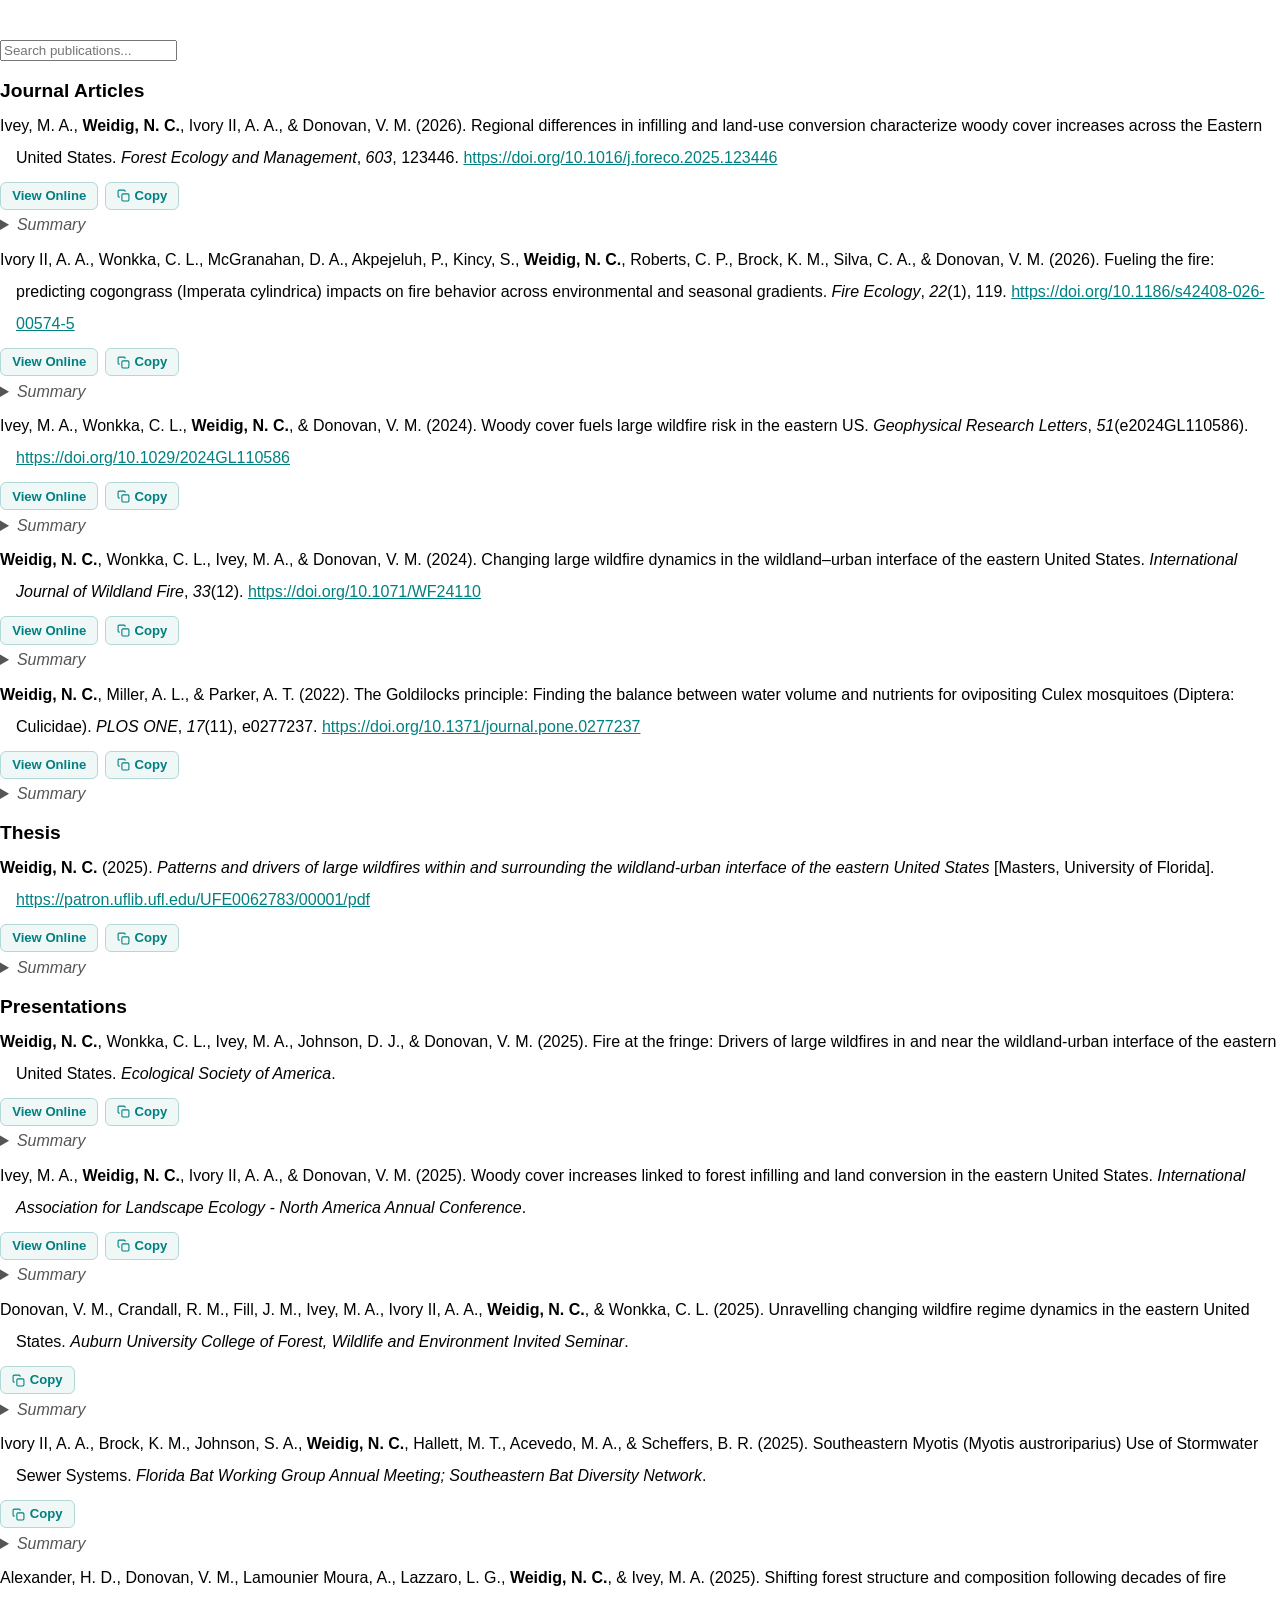
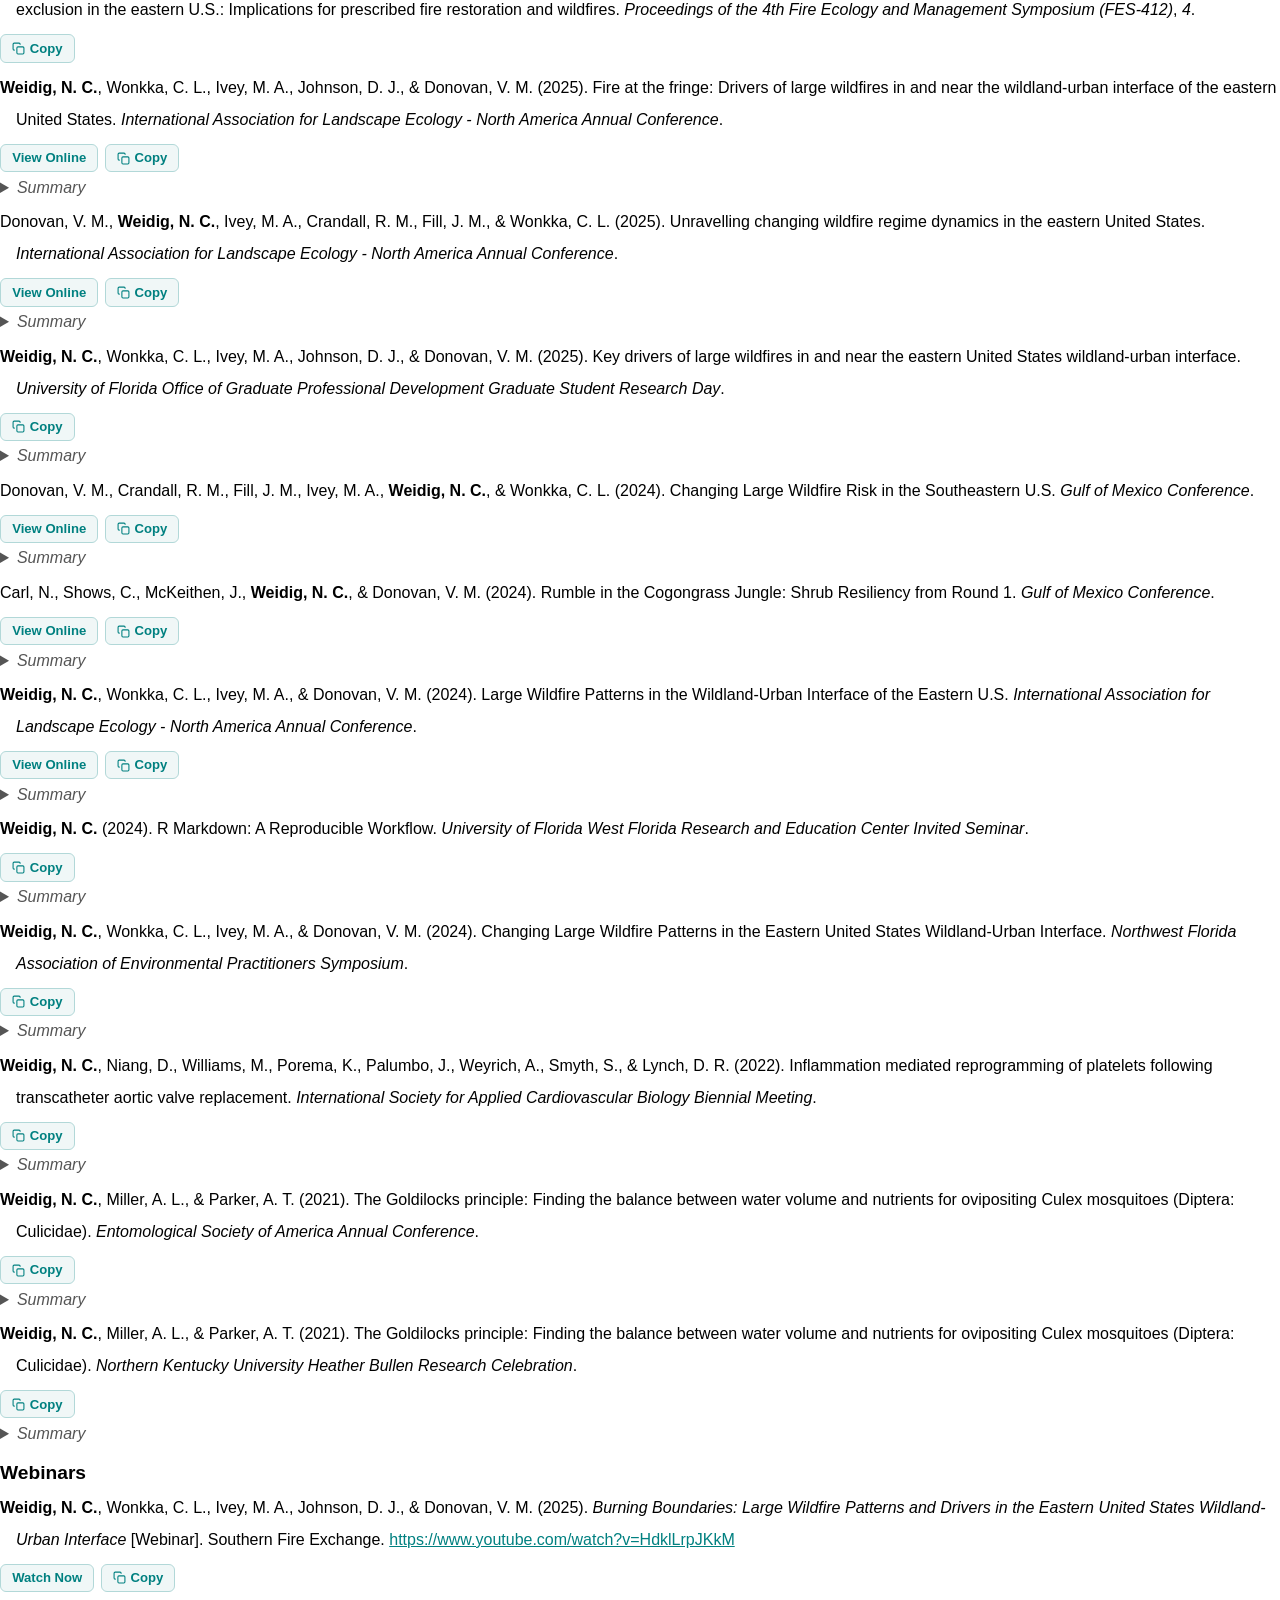
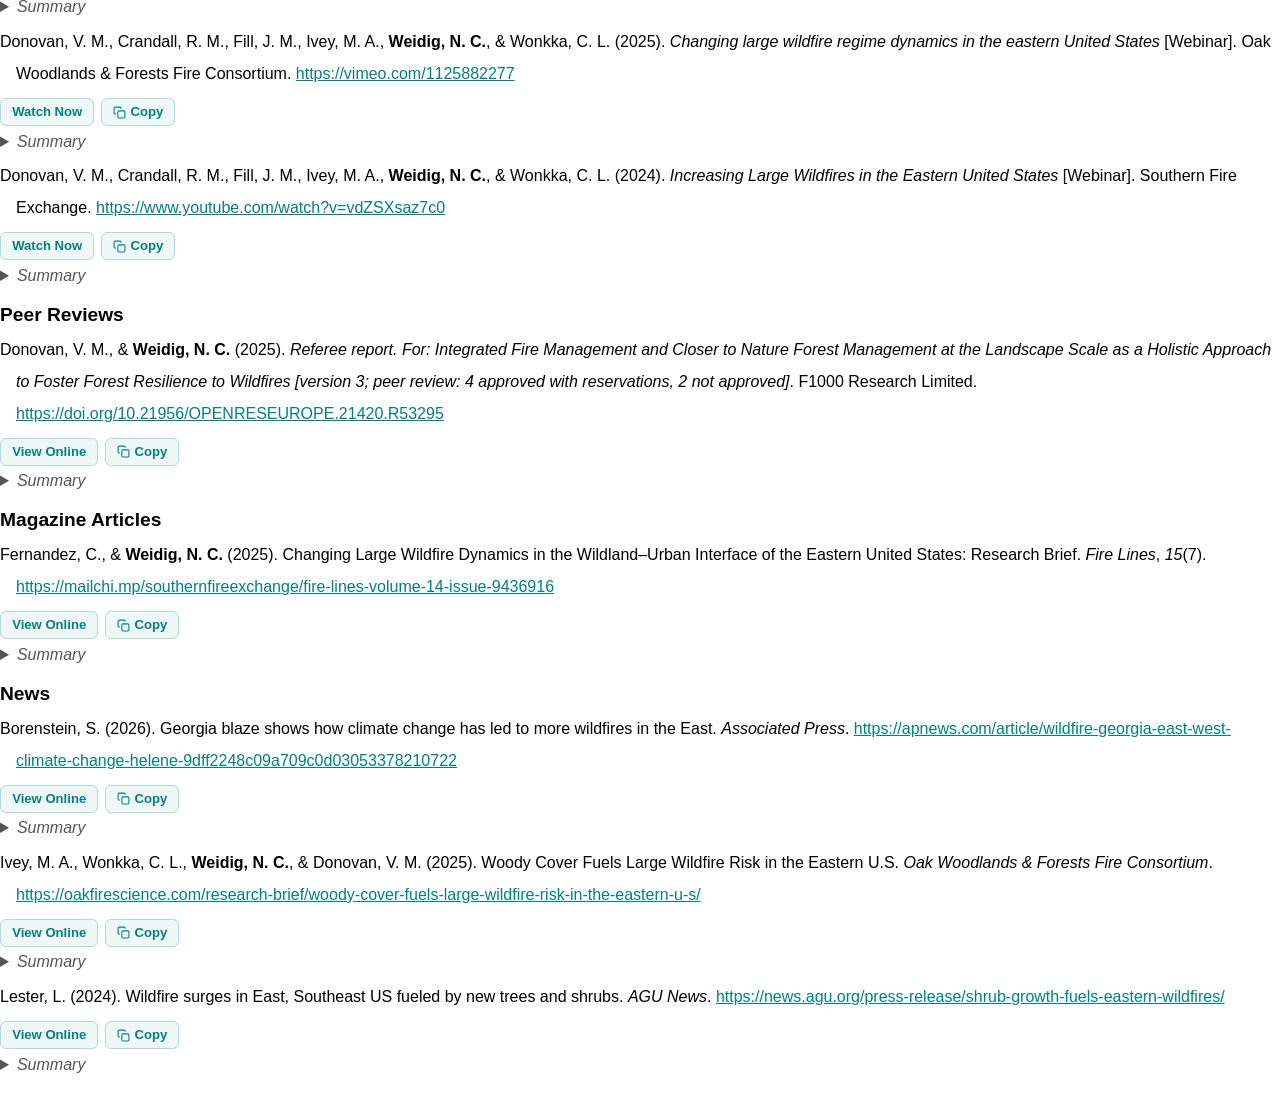
==== commit 1e2f7feb: "Auto-update Zotero pubs" ====
--- a/embed.html
+++ b/embed.html
@@ -14,31 +14,33 @@
 <h2 class="type-heading">Journal Articles</h2><div class="entry"><div class="csl-bib-body" style="line-height:2;padding-left:1em;text-indent:-1em">
   <div class="csl-entry">Ivey, M. A., <strong>Weidig, N. C.</strong>, Ivory II, A. A., &amp; Donovan, V. M. (2026). Regional differences in infilling and land-use conversion characterize woody cover increases across the Eastern United States. <i>Forest Ecology and Management</i>, <i>603</i>, 123446. <a href="https://doi.org/10.1016/j.foreco.2025.123446" target="_blank" rel="noopener noreferrer">https://doi.org/10.1016/j.foreco.2025.123446</a></div>
 </div><div class="entry-actions"><a class="entry-link-btn" href="https://doi.org/10.1016/j.foreco.2025.123446" target="_blank" rel="noopener noreferrer" aria-label="View Online: Regional differences in infilling and land-use conversion characterize woody cover increases across the Eastern United States">View Online</a><button class="copy-btn" title="Copy citation" aria-live="polite"><svg aria-hidden="true" viewBox="0 0 24 24" fill="none" stroke="currentColor" stroke-width="2"><rect x="9" y="9" width="13" height="13" rx="2" ry="2"></rect><path d="M5 15H4a2 2 0 0 1-2-2V4a2 2 0 0 1 2-2h9a2 2 0 0 1 2 2v1"></path></svg> Copy</button><details><summary>Summary</summary><p>Trees and shrubs are expanding into historically open ecosystems across the globe, threatening ecological function and ecosystem services. Across much of the eastern U.S., increasing woody cover has been associated with ecological degradation of forest and savanna ecosystems, and more recently, heightened large wildfire risk. Understanding patterns in woody cover increases will be paramount for assessing potential ecological outcomes and developing region-specific management approaches. Using remotely sensed land-use and vegetation cover data, we quantified changes in woody cover between 2001 and 2021 across land-use types in the eastern U.S. to determine the relative contribution of forest infilling and land-use conversion to woody cover increases. Woody cover increased across a range of land-use types in the eastern U.S. including wetlands, pasturelands, and forests. Infilling of deciduous forests and encroachment in open land-use types such as pasturelands dominated the northeast. In contrast, high levels of land-use conversion from non-woody land-use types to forests along with increasing woody cover in wetlands dominated the southeast. Our findings suggest that increasing woody cover in the eastern U.S. likely reflects both intentional increases of woody cover by silviculture as well as unintentional increases tied to wetland woody encroachment and forest densification. Our findings highlight areas to target ecological impact assessments and management efforts. Further, we demonstrate a growing need to assess the potential impacts of expanding pine plantation area on forest ecology and changing wildfire risk.</p></details></div></div><div class="entry"><div class="csl-bib-body" style="line-height:2;padding-left:1em;text-indent:-1em">
+  <div class="csl-entry">Ivory II, A. A., Wonkka, C. L., McGranahan, D. A., Akpejeluh, P., Kincy, S., <strong>Weidig, N. C.</strong>, Roberts, C. P., Brock, K. M., Silva, C. A., &amp; Donovan, V. M. (2026). Fueling the fire: predicting cogongrass (Imperata cylindrica) impacts on fire behavior across environmental and seasonal gradients. <i>Fire Ecology</i>, <i>22</i>(1), 119. <a href="https://doi.org/10.1186/s42408-026-00574-5" target="_blank" rel="noopener noreferrer">https://doi.org/10.1186/s42408-026-00574-5</a></div>
+</div><div class="entry-actions"><a class="entry-link-btn" href="https://doi.org/10.1186/s42408-026-00574-5" target="_blank" rel="noopener noreferrer" aria-label="View Online: Fueling the fire: predicting cogongrass (Imperata cylindrica) impacts on fire behavior across environmental and seasonal gradients">View Online</a><button class="copy-btn" title="Copy citation" aria-live="polite"><svg aria-hidden="true" viewBox="0 0 24 24" fill="none" stroke="currentColor" stroke-width="2"><rect x="9" y="9" width="13" height="13" rx="2" ry="2"></rect><path d="M5 15H4a2 2 0 0 1-2-2V4a2 2 0 0 1 2-2h9a2 2 0 0 1 2 2v1"></path></svg> Copy</button><details><summary>Summary</summary><p>Invasive species can fundamentally alter fire regimes by modifying fuel characteristics, yet predicting their impacts on fire behavior remains challenging. Cogongrass (Imperata cylindrica), a highly invasive grass spreading across the southeastern US, has been associated with increased fuel loads and fire intensity, but it is unclear how its impacts on fuel load and fire behavior vary across environmental and seasonal gradients. We measured fuel characteristics across 159 cogongrass invaded and non-invaded plots spanning from central Florida to southern Mississippi across multiple seasons. Using these data, we developed custom fuel models in BehavePlus to predict cogongrass effects on surface fire behavior and tree torching across spatial and temporal gradients. Cogongrass invasion increased live fuel loads by up to 1.96 t/ha, with effects strongest in summer and at lower latitudes, and dead fuel loads by up to 1.88 t/ha across all sites. Latitude × invasion interactions indicated that fuel load differences between invaded and non-invaded plots diminished toward northern sites. Cogongrass-driven fuel load alterations elevated surface fire rate of spread (median + 0.75 m/min), and flame length (+ 0.16 m), with the largest increases observed in spring (rate of spread: + 2.60 m/min; flame length: + 0.80 m). Invasion also consistently increased the crown fire transition probability, with magnitudes mirroring those of surface fire effects. Our findings highlight the potential for cogongrass to substantially alter fire behavior across a range of environmental conditions, although the magnitude of these effects varies geographically and tends to be strongest at lower latitudes. These results underscore the importance of targeted management in regional fire planning of invaded landscapes.</p></details></div></div><div class="entry"><div class="csl-bib-body" style="line-height:2;padding-left:1em;text-indent:-1em">
   <div class="csl-entry">Ivey, M. A., Wonkka, C. L., <strong>Weidig, N. C.</strong>, &amp; Donovan, V. M. (2024). Woody cover fuels large wildfire risk in the eastern US. <i>Geophysical Research Letters</i>, <i>51</i>(e2024GL110586). <a href="https://doi.org/10.1029/2024GL110586" target="_blank" rel="noopener noreferrer">https://doi.org/10.1029/2024GL110586</a></div>
 </div><div class="entry-actions"><a class="entry-link-btn" href="https://doi.org/10.1029/2024GL110586" target="_blank" rel="noopener noreferrer" aria-label="View Online: Woody cover fuels large wildfire risk in the eastern US">View Online</a><button class="copy-btn" title="Copy citation" aria-live="polite"><svg aria-hidden="true" viewBox="0 0 24 24" fill="none" stroke="currentColor" stroke-width="2"><rect x="9" y="9" width="13" height="13" rx="2" ry="2"></rect><path d="M5 15H4a2 2 0 0 1-2-2V4a2 2 0 0 1 2-2h9a2 2 0 0 1 2 2v1"></path></svg> Copy</button><details><summary>Summary</summary><p>Large wildfires are increasing in the eastern United States; however, what factors are heightening large wildfire risk remains unclear. Increases in fuel loads from woody encroachment and canopy infilling have been associated with increasing wildfire risk in other US regions. Understanding if and where woody cover increases wildfire risk can help direct proactive fuels management. We characterize multi-scale changes in woody cover through time and assess the relationship between woody cover and large wildfire (&gt;200 ha) occurrence in the eastern US between 1990 and 2020. We found a 37% increase in woody cover across the eastern US, with increases occurring in every ecoregion. The odds of large wildfire increased as woody cover increased in most central and southern ecoregions, where large wildfires were typically more likely in areas with high woody cover (70%–100% cover). Our findings suggest fuels management will be an important tool for reducing large wildfire risk.</p></details></div></div><div class="entry"><div class="csl-bib-body" style="line-height:2;padding-left:1em;text-indent:-1em">
   <div class="csl-entry"><strong>Weidig, N. C.</strong>, Wonkka, C. L., Ivey, M. A., &amp; Donovan, V. M. (2024). Changing large wildfire dynamics in the wildland–urban interface of the eastern United States. <i>International Journal of Wildland Fire</i>, <i>33</i>(12). <a href="https://doi.org/10.1071/WF24110" target="_blank" rel="noopener noreferrer">https://doi.org/10.1071/WF24110</a></div>
 </div><div class="entry-actions"><a class="entry-link-btn" href="https://doi.org/10.1071/WF24110" target="_blank" rel="noopener noreferrer" aria-label="View Online: Changing large wildfire dynamics in the wildland–urban interface of the eastern United States">View Online</a><button class="copy-btn" title="Copy citation" aria-live="polite"><svg aria-hidden="true" viewBox="0 0 24 24" fill="none" stroke="currentColor" stroke-width="2"><rect x="9" y="9" width="13" height="13" rx="2" ry="2"></rect><path d="M5 15H4a2 2 0 0 1-2-2V4a2 2 0 0 1 2-2h9a2 2 0 0 1 2 2v1"></path></svg> Copy</button><details><summary>Summary</summary><p>The recent increase in large wildfires in the eastern United States makes it crucial to examine the subsequent risk to human life and property. In the eastern US, the wildland–urban interface (WUI), where wildfire risk is greatest, has expanded tremendously over the last three decades. Aims: This study aimed to understand how increasing wildfires in the eastern US are manifesting in the WUI. We quantified WUI growth and characterised large (&gt;200 ha) wildfire regimes inside and outside the WUI at multiple spatial scales across the eastern US between 1986 and 2021. WUI wildfires in the eastern US comprised 45% of all large wildfires and 55% of the area burned, were on average 46% larger than non-WUI wildfires, and are becoming more frequent in spring. Most increases in wildfire number and area burned occurred outside of the WUI. The WUI plays an important role in large wildfire dynamics in the eastern US; however, increases in the number of large wildfires have occurred primarily outside the WUI. Our findings highlight important interactions between human development and large wildfire occurrence in the eastern US and should be used to direct future region-specific assessments of changing wildfire risk.</p></details></div></div><div class="entry"><div class="csl-bib-body" style="line-height:2;padding-left:1em;text-indent:-1em">
   <div class="csl-entry"><strong>Weidig, N. C.</strong>, Miller, A. L., &amp; Parker, A. T. (2022). The Goldilocks principle: Finding the balance between water volume and nutrients for ovipositing Culex mosquitoes (Diptera: Culicidae). <i>PLOS ONE</i>, <i>17</i>(11), e0277237. <a href="https://doi.org/10.1371/journal.pone.0277237" target="_blank" rel="noopener noreferrer">https://doi.org/10.1371/journal.pone.0277237</a></div>
 </div><div class="entry-actions"><a class="entry-link-btn" href="https://doi.org/10.1371/journal.pone.0277237" target="_blank" rel="noopener noreferrer" aria-label="View Online: The Goldilocks principle: Finding the balance between water volume and nutrients for ovipositing Culex mosquitoes (Diptera: Culicidae)">View Online</a><button class="copy-btn" title="Copy citation" aria-live="polite"><svg aria-hidden="true" viewBox="0 0 24 24" fill="none" stroke="currentColor" stroke-width="2"><rect x="9" y="9" width="13" height="13" rx="2" ry="2"></rect><path d="M5 15H4a2 2 0 0 1-2-2V4a2 2 0 0 1 2-2h9a2 2 0 0 1 2 2v1"></path></svg> Copy</button><details><summary>Summary</summary><p>Females of container-breeding mosquito species use visual and chemical cues to determine suitable habitats to oviposit their eggs. Female Culex mosquitoes oviposit single egg rafts containing hundreds of eggs on the surface of water in container habitats. In this project, the effects of water volume and nutrient concentration were studied using three semi-controlled field assays to determine the role these parameters play on female Culex mosquito oviposition preference. The results of this study suggest female Culex prefer to oviposit in larger volumes of water and higher concentrations of nutrients separately, but chose intermediate conditions when presented with a combination of these two variables, which follows the Goldilocks principle. This choice may provide their offspring with optimal conditions for development by reducing intraspecific competition, thereby maximizing the biological fitness of the ovipositing Culex females.</p></details></div></div><h2 class="type-heading">Thesis</h2><div class="entry"><div class="csl-bib-body" style="line-height:2;padding-left:1em;text-indent:-1em">
-  <div class="csl-entry"><strong>Weidig, N. C.</strong> (2025). <i>Patterns and drivers of large wildfires within and surrounding the wildland-urban interface of the eastern United States</i> [Masters]. University of Florida.</div>
-</div><div class="entry-actions"><button class="copy-btn" title="Copy citation" aria-live="polite"><svg aria-hidden="true" viewBox="0 0 24 24" fill="none" stroke="currentColor" stroke-width="2"><rect x="9" y="9" width="13" height="13" rx="2" ry="2"></rect><path d="M5 15H4a2 2 0 0 1-2-2V4a2 2 0 0 1 2-2h9a2 2 0 0 1 2 2v1"></path></svg> Copy</button><details><summary>Summary</summary><p>The recent increase in large wildfires in the eastern United States makes it crucial to examine the subsequent risk to human life and property. In the East, thewildland-urban interface (WUI), where wildfire risk is greatest, has expanded tremendously over the last three decades. In this thesis, we aimed to understand how increasing large wildfires in the East are manifesting in the WUI. Using large (≥200 ha) wildfire perimeters, we (1) assessed WUI growth and its relationship with large wildfire regime characteristics and (2) determined the spatial WUI-wildfire relationships and the social and environmental factors driving these patterns over the last three decades in the eastern US at multiple spatial scales. While the WUI only makes up 22% of the East, WUI wildfires comprised 45% of all large wildfires and 55% of the area burned, were on average 46% larger than non-WUI wildfires, and are becoming more frequent in spring. Most increases in wildfire activity occurred outside of the WUI. Additionally, large wildfires burn less often in the WUI and less of the WUI than expected at random; however, wildfires that burn outside of the WUI burn closer to the WUI than expected. Environmental factors and, to a lesser extent, social variables are important for predicting these WUI-wildfire relationships. Higher levels of woody cover, drier conditions, and strained federal suppression resources drove wildfire occurrence in and near the WUI. Our findings highlight important interactions between human development and large wildfire occurrence and the need for proactive fuels management in the East.</p></details></div></div><h2 class="type-heading">Presentations</h2><div class="entry"><div class="csl-bib-body" style="line-height:2;padding-left:1em;text-indent:-1em"> <div class="csl-entry">Ivory II, A. A., Brock, K. M., Johnson, S. A., <strong>Weidig, N. C.</strong>, Hallett, M. T., Acevedo, M. A., &amp; Scheffers, B. R. (2025). Southeastern Myotis (Myotis austroriparius) Use of Stormwater Sewer Systems. <i>Florida Bat Working Group Annual Meeting; Southeastern Bat Diversity Network</i>.</div>
-</div><div class="entry-actions"><button class="copy-btn" title="Copy citation" aria-live="polite"><svg aria-hidden="true" viewBox="0 0 24 24" fill="none" stroke="currentColor" stroke-width="2"><rect x="9" y="9" width="13" height="13" rx="2" ry="2"></rect><path d="M5 15H4a2 2 0 0 1-2-2V4a2 2 0 0 1 2-2h9a2 2 0 0 1 2 2v1"></path></svg> Copy</button><details><summary>Summary</summary><p>As urbanization continues, animals are increasingly compelled to navigate human-altered environments. Here we investigate wildlife use of stormwater sewer systems (SSS), a widespread, subterranean environment resulting from urbanization. We used camera traps to reveal how wildlife exploit subterranean pathways, shedding light on their presence within this anthropogenic context in Alachua County, Florida. From February to May 2023, we documented a total of 35 species of vertebrates within SSS, including amphibians, reptiles, and birds, although mammals dominated our sample. Raccoons and Southeastern Myotis accounted for more than half of all observations, signifying their prevalence and widespread presence within SSS. Our research offers a comprehensive exploration of vertebrate diversity within an unconventional urban habitat and provides valuable insights into the relationship between SSS and species utilization patterns. Ultimately, our research lays the groundwork for future studies and informs the development of ecologically conscientious urban planning strategies.</p></details></div></div><div class="entry"><div class="csl-bib-body" style="line-height:2;padding-left:1em;text-indent:-1em"> <div class="csl-entry">Ivey, M. A., <strong>Weidig, N. C.</strong>, Ivory II, A. A., &amp; Donovan, V. M. (2025). Woody cover increases linked to forest infilling and land conversion in the eastern United States. <i>International Association for Landscape Ecology - North America Annual Conference</i>. </div>
+  <div class="csl-entry"><strong>Weidig, N. C.</strong> (2025). <i>Patterns and drivers of large wildfires within and surrounding the wildland-urban interface of the eastern United States</i> [Masters, University of Florida]. <a href="https://patron.uflib.ufl.edu/UFE0062783/00001/pdf" target="_blank" rel="noopener noreferrer">https://patron.uflib.ufl.edu/UFE0062783/00001/pdf</a></div>
+</div><div class="entry-actions"><a class="entry-link-btn" href="https://patron.uflib.ufl.edu/UFE0062783/00001/pdf" target="_blank" rel="noopener noreferrer" aria-label="View Online: Patterns and drivers of large wildfires within and surrounding the wildland-urban interface of the eastern United States">View Online</a><button class="copy-btn" title="Copy citation" aria-live="polite"><svg aria-hidden="true" viewBox="0 0 24 24" fill="none" stroke="currentColor" stroke-width="2"><rect x="9" y="9" width="13" height="13" rx="2" ry="2"></rect><path d="M5 15H4a2 2 0 0 1-2-2V4a2 2 0 0 1 2-2h9a2 2 0 0 1 2 2v1"></path></svg> Copy</button><details><summary>Summary</summary><p>The recent increase in large wildfires in the eastern United States makes it crucial to examine the subsequent risk to human life and property. In the East, the wildland-urban interface (WUI), where wildfire risk is greatest, has expanded tremendously over the last three decades. In this thesis, we aimed to understand how increasing large wildfires in the East are manifesting in the WUI. Using large (≥200 ha) wildfire perimeters, we (1) assessed WUI growth and its relationship with large wildfire regime characteristics and (2) determined the spatial WUI-wildfire relationships and the social and environmental factors driving these patterns over the last three decades in the eastern US at multiple spatial scales. While the WUI only makes up 22% of the East, WUI wildfires comprised 45% of all large wildfires and 55% of the area burned, were on average 46% larger than non-WUI wildfires, and are becoming more frequent in spring. Most increases in wildfire activity occurred outside of the WUI. Additionally, large wildfires burn less often in the WUI and less of the WUI than expected at random; however, wildfires that burn outside of the WUI burn closer to the WUI than expected. Environmental factors and, to a lesser extent, social variables are important for predicting these WUI-wildfire relationships. Higher levels of woody cover, drier conditions, and strained federal suppression resources drove wildfire occurrence in and near the WUI. Our findings highlight important interactions between human development and large wildfire occurrence and the need for proactive fuels management in the East.</p></details></div></div><h2 class="type-heading">Presentations</h2><div class="entry"><div class="csl-bib-body" style="line-height:2;padding-left:1em;text-indent:-1em"> <div class="csl-entry"><strong>Weidig, N. C.</strong>, Wonkka, C. L., Ivey, M. A., Johnson, D. J., &amp; Donovan, V. M. (2025). Fire at the fringe: Drivers of large wildfires in and near the wildland-urban interface of the eastern United States. <i>Ecological Society of America</i>. </div>
+</div><div class="entry-actions"><a class="entry-link-btn" href="https://events.rdmobile.com/Lists/Details/2996882" target="_blank" rel="noopener noreferrer" aria-label="View Online: Fire at the fringe: Drivers of large wildfires in and near the wildland-urban interface of the eastern United States">View Online</a><button class="copy-btn" title="Copy citation" aria-live="polite"><svg aria-hidden="true" viewBox="0 0 24 24" fill="none" stroke="currentColor" stroke-width="2"><rect x="9" y="9" width="13" height="13" rx="2" ry="2"></rect><path d="M5 15H4a2 2 0 0 1-2-2V4a2 2 0 0 1 2-2h9a2 2 0 0 1 2 2v1"></path></svg> Copy</button><details><summary>Summary</summary><p>Large wildfires are increasing in the eastern U.S., which contains the greatest amount of wildland-urban interface (WUI) compared to the rest of the country. Wildfires in and near the WUI pose the greatest risk to human life and property. However, the spatial relationship between large wildfires and the WUI in the eastern U.S., as well as which factors drive these patterns, remains unclear. Using large wildfire (&gt;200 ha) data from 1991 and 2021, we (1) assessed the spatial relationships of large wildfires relative to the WUI and (2) modeled these relationships using a variety of social and environmental variables at multiple spatial scales. Specifically, we assessed wildfire WUI status (intersecting or outside the WUI), distance to WUI, and proportion of WUI area burned.
+
+We found that fewer large wildfires burned in the WUI compared to randomly selected locations within the study region. Wildfires that intersected the WUI burned either a very small or very large proportion of the WUI; however, wildfires outside the WUI burned closer to it than expected by chance. At the largest spatial scale, our global model containing weather, fuel, ignition, and suppression-related variables best explained the relationship between wildfires and the WUI. Overall, wildfires in the WUI burned in areas with higher woody cover, more suppression resources nearby, higher road density, lower precipitation, lower wind speed, and during times when suppression resources were more strained than wildfires outside the WUI. As wildfires burned a greater proportion of the WUI, these trends were heightened. Large wildfires that burned closer to the WUI had higher woody cover, higher road density, and lower fuel moisture. At the regional scale, significantly correlated factors driving these relationships varied among eastern ecoregions, suggesting regionally context-dependent wildfire risk. Our findings highlight the need for region-specific wildfire risk management and improved fire suppression planning.</p></details></div></div><div class="entry"><div class="csl-bib-body" style="line-height:2;padding-left:1em;text-indent:-1em"> <div class="csl-entry">Ivey, M. A., <strong>Weidig, N. C.</strong>, Ivory II, A. A., &amp; Donovan, V. M. (2025). Woody cover increases linked to forest infilling and land conversion in the eastern United States. <i>International Association for Landscape Ecology - North America Annual Conference</i>. </div>
 </div><div class="entry-actions"><a class="entry-link-btn" href="https://www.ialena.org/uploads/9/4/8/2/94821076/iale_program_handout_final.pdf" target="_blank" rel="noopener noreferrer" aria-label="View Online: Woody cover increases linked to forest infilling and land conversion in the eastern United States">View Online</a><button class="copy-btn" title="Copy citation" aria-live="polite"><svg aria-hidden="true" viewBox="0 0 24 24" fill="none" stroke="currentColor" stroke-width="2"><rect x="9" y="9" width="13" height="13" rx="2" ry="2"></rect><path d="M5 15H4a2 2 0 0 1-2-2V4a2 2 0 0 1 2-2h9a2 2 0 0 1 2 2v1"></path></svg> Copy</button><details><summary>Summary</summary><p>Woody cover increases in historically open ecosystems are occurring across the globe, leading to ecosystem degradation and increased wildfire risk. Tree and shrub cover is increasing in the eastern United States, which historically was dominated by open forest ecosystems; however, it is still unclear whether recent woody cover increases are due to infilling, linked to ecosystem degradation due to fire suppression, or to land use changes such as conversion of croplands to commercial pine plantations. Understanding the nature of recent woody cover increases is essential for identifying and addressing potential risks to ecosystem function and human activities. Using remotely sensed data, we quantified woody cover changes from 2001 to 2021 across land use types and compared the relative contribution of infilling and land-use conversion to increasing woody cover trends. We found that although overall forest cover had decreased, remaining forests became denser, especially deciduous forests. This infilling contributed the majority of increasing woody cover on the landscape. However, the conversion of non-forested land-cover types to evergreen forests was also a significant contributor to increasing woody cover on the landscape, especially in the southern half of the region. Our findings suggest that forest infilling is the greatest contributor to increasing woody cover in the eastern U.S., suggesting the continued degradation of fire-dependent open forests in the eastern U.S.</p></details></div></div><div class="entry"><div class="csl-bib-body" style="line-height:2;padding-left:1em;text-indent:-1em"> <div class="csl-entry">Donovan, V. M., Crandall, R. M., Fill, J. M., Ivey, M. A., Ivory II, A. A., <strong>Weidig, N. C.</strong>, &amp; Wonkka, C. L. (2025). Unravelling changing wildfire regime dynamics in the eastern United States. <i>Auburn University College of Forest, Wildlife and Environment Invited Seminar</i>.</div>
-</div><div class="entry-actions"><button class="copy-btn" title="Copy citation" aria-live="polite"><svg aria-hidden="true" viewBox="0 0 24 24" fill="none" stroke="currentColor" stroke-width="2"><rect x="9" y="9" width="13" height="13" rx="2" ry="2"></rect><path d="M5 15H4a2 2 0 0 1-2-2V4a2 2 0 0 1 2-2h9a2 2 0 0 1 2 2v1"></path></svg> Copy</button></div></div><div class="entry"><div class="csl-bib-body" style="line-height:2;padding-left:1em;text-indent:-1em"> <div class="csl-entry">Alexander, H. D., Donovan, V. M., Lamounier Moura, A., Lazzaro, L. G., <strong>Weidig, N. C.</strong>, &amp; Ivey, M. A. (2025). Shifting forest structure and composition following decades of fire exclusion in the eastern U.S.: Implications for prescribed fire restoration and wildfires. <i>Proceedings of the 4th Fire Ecology and Management Symposium (FES-412)</i>, <i>4</i>.</div>
+</div><div class="entry-actions"><button class="copy-btn" title="Copy citation" aria-live="polite"><svg aria-hidden="true" viewBox="0 0 24 24" fill="none" stroke="currentColor" stroke-width="2"><rect x="9" y="9" width="13" height="13" rx="2" ry="2"></rect><path d="M5 15H4a2 2 0 0 1-2-2V4a2 2 0 0 1 2-2h9a2 2 0 0 1 2 2v1"></path></svg> Copy</button><details><summary>Summary</summary><p>Dr. Donovan discussed her research on changing wildfire dynamics in the eastern U.S., highlighting trends of increasing wildfire size, frequency, and shifts in seasonality. She also explored how rising woody cover and climate-woody cover interactions contribute to wildfire risk. Her findings are crucial for improving wildfire risk management strategies.</p></details></div></div><div class="entry"><div class="csl-bib-body" style="line-height:2;padding-left:1em;text-indent:-1em"> <div class="csl-entry">Ivory II, A. A., Brock, K. M., Johnson, S. A., <strong>Weidig, N. C.</strong>, Hallett, M. T., Acevedo, M. A., &amp; Scheffers, B. R. (2025). Southeastern Myotis (Myotis austroriparius) Use of Stormwater Sewer Systems. <i>Florida Bat Working Group Annual Meeting; Southeastern Bat Diversity Network</i>.</div>
+</div><div class="entry-actions"><button class="copy-btn" title="Copy citation" aria-live="polite"><svg aria-hidden="true" viewBox="0 0 24 24" fill="none" stroke="currentColor" stroke-width="2"><rect x="9" y="9" width="13" height="13" rx="2" ry="2"></rect><path d="M5 15H4a2 2 0 0 1-2-2V4a2 2 0 0 1 2-2h9a2 2 0 0 1 2 2v1"></path></svg> Copy</button><details><summary>Summary</summary><p>As urbanization continues, animals are increasingly compelled to navigate human-altered environments. Here we investigate wildlife use of stormwater sewer systems (SSS), a widespread, subterranean environment resulting from urbanization. We used camera traps to reveal how wildlife exploit subterranean pathways, shedding light on their presence within this anthropogenic context in Alachua County, Florida. From February to May 2023, we documented a total of 35 species of vertebrates within SSS, including amphibians, reptiles, and birds, although mammals dominated our sample. Raccoons and Southeastern Myotis accounted for more than half of all observations, signifying their prevalence and widespread presence within SSS. Our research offers a comprehensive exploration of vertebrate diversity within an unconventional urban habitat and provides valuable insights into the relationship between SSS and species utilization patterns. Ultimately, our research lays the groundwork for future studies and informs the development of ecologically conscientious urban planning strategies.</p></details></div></div><div class="entry"><div class="csl-bib-body" style="line-height:2;padding-left:1em;text-indent:-1em"> <div class="csl-entry">Alexander, H. D., Donovan, V. M., Lamounier Moura, A., Lazzaro, L. G., <strong>Weidig, N. C.</strong>, &amp; Ivey, M. A. (2025). Shifting forest structure and composition following decades of fire exclusion in the eastern U.S.: Implications for prescribed fire restoration and wildfires. <i>Proceedings of the 4th Fire Ecology and Management Symposium (FES-412)</i>, <i>4</i>.</div>
 </div><div class="entry-actions"><button class="copy-btn" title="Copy citation" aria-live="polite"><svg aria-hidden="true" viewBox="0 0 24 24" fill="none" stroke="currentColor" stroke-width="2"><rect x="9" y="9" width="13" height="13" rx="2" ry="2"></rect><path d="M5 15H4a2 2 0 0 1-2-2V4a2 2 0 0 1 2-2h9a2 2 0 0 1 2 2v1"></path></svg> Copy</button></div></div><div class="entry"><div class="csl-bib-body" style="line-height:2;padding-left:1em;text-indent:-1em"> <div class="csl-entry"><strong>Weidig, N. C.</strong>, Wonkka, C. L., Ivey, M. A., Johnson, D. J., &amp; Donovan, V. M. (2025). Fire at the fringe: Drivers of large wildfires in and near the wildland-urban interface of the eastern United States. <i>International Association for Landscape Ecology - North America Annual Conference</i>. </div>
 </div><div class="entry-actions"><a class="entry-link-btn" href="https://www.ialena.org/uploads/9/4/8/2/94821076/iale_program_handout_final.pdf" target="_blank" rel="noopener noreferrer" aria-label="View Online: Fire at the fringe: Drivers of large wildfires in and near the wildland-urban interface of the eastern United States">View Online</a><button class="copy-btn" title="Copy citation" aria-live="polite"><svg aria-hidden="true" viewBox="0 0 24 24" fill="none" stroke="currentColor" stroke-width="2"><rect x="9" y="9" width="13" height="13" rx="2" ry="2"></rect><path d="M5 15H4a2 2 0 0 1-2-2V4a2 2 0 0 1 2-2h9a2 2 0 0 1 2 2v1"></path></svg> Copy</button><details><summary>Summary</summary><p>Large wildfires are increasing in the eastern U.S., which contains the greatest amount of WUI compared to the rest of the country. Wildfires in and near the WUI pose the greatest risk to human life and property. However, the spatial relationship between large wildfires and the WUI in the eastern U.S., as well as which factors drive these patterns, remains unclear. Using large wildfire (&gt;200 ha) data from 1991 and 2021, we (1) assessed the spatial relationships of large wildfires relative to the WUI and (2) modeled these relationships using a variety of social and environmental variables at multiple spatial scales. Specifically, we assessed wildfire WUI status (intersecting or outside the WUI), distance to WUI, and proportion of WUI area burned. We found that fewer wildfires burned in the WUI compared to a random distribution. Wildfires that intersected the WUI burned either a very small or very large proportion of the WUI; however, wildfires outside the WUI burned closer to it than expected at random. At the largest spatial scale, our global model containing weather, fuel, ignition, and suppression-related variables best explained the relationship between wildfires and the WUI. Overall, wildfires in the WUI burned in areas with higher woody cover, more suppression resources nearby, higher road density, lower precipitation, lower wind speed and during times when suppression resources were more strained than wildfires outside the WUI. Wildfires that burned a larger proportion of the WUI or burned closer to the WUI experienced similar trends compared to wildfires that burned a smaller proportion of the WUI or burned farther from the WUI. At the regional scale, factors driving these relationships varied among eastern ecoregions. Our findings highlight the need for region-specific wildfire risk management and improved fire suppression planning.</p></details></div></div><div class="entry"><div class="csl-bib-body" style="line-height:2;padding-left:1em;text-indent:-1em"> <div class="csl-entry">Donovan, V. M., <strong>Weidig, N. C.</strong>, Ivey, M. A., Crandall, R. M., Fill, J. M., &amp; Wonkka, C. L. (2025). Unravelling changing wildfire regime dynamics in the eastern United States. <i>International Association for Landscape Ecology - North America Annual Conference</i>. </div>
-</div><div class="entry-actions"><a class="entry-link-btn" href="https://www.ialena.org/uploads/9/4/8/2/94821076/iale_program_handout_final.pdf" target="_blank" rel="noopener noreferrer" aria-label="View Online: Unravelling changing wildfire regime dynamics in the eastern United States">View Online</a><button class="copy-btn" title="Copy citation" aria-live="polite"><svg aria-hidden="true" viewBox="0 0 24 24" fill="none" stroke="currentColor" stroke-width="2"><rect x="9" y="9" width="13" height="13" rx="2" ry="2"></rect><path d="M5 15H4a2 2 0 0 1-2-2V4a2 2 0 0 1 2-2h9a2 2 0 0 1 2 2v1"></path></svg> Copy</button><details><summary>Summary</summary><p>Wildfire risk is changing across the globe. We provide a summary of ongoing investigations into changes in large (&gt;200 ha) wildfire activity across multiple scales in the eastern U.S. and the interacting factors affecting wildfire risk. We found shifting wildfire regime characteristics across south and central ecoregions in the east that include increasing wildfire number, size, and annual occurrence, along with changes in wildfire seasonality. Human ignitions started most wildfires in the eastern U.S., though in the Southern Coastal Plain, the majority of area burned was caused by naturally started wildfires. Just under half of all wildfires burned within the Wildland-Urban Interface (WUI), where the greatest risk to human life and property from wildfires exists. However, increasing trends in large wildfire are largely occurring outside the WUI. We find factors such as suppression potential, weather conditions, and fuels influence this dynamic. We also identified long-term increases in woody cover across eastern ecoregions, linking higher levels of woody cover to heightened wildfire risk in multiple locations. Further investigations find that climate-woody cover interactions strongly predict large wildfire occurrence across numerous eastern ecoregions. While further research into the drivers of changing large wildfire patterns is needed, we suggest the strategic application of fuels management along with the development of fire-resistant homes and buildings to enhance community resilience to wildfire.</p></details></div></div><div class="entry"><div class="csl-bib-body" style="line-height:2;padding-left:1em;text-indent:-1em"> <div class="csl-entry">Donovan, V. M., <strong>Weidig, N. C.</strong>, Ivey, M. A., Crandall, R. M., Fill, J. M., &amp; Wonkka, C. L. (2025). Changing large wildfire regime dynamics in the eastern United States. <i>Oak Woodlands &amp; Forests Fire Consortium</i>.</div>
-</div><div class="entry-actions"><button class="copy-btn" title="Copy citation" aria-live="polite"><svg aria-hidden="true" viewBox="0 0 24 24" fill="none" stroke="currentColor" stroke-width="2"><rect x="9" y="9" width="13" height="13" rx="2" ry="2"></rect><path d="M5 15H4a2 2 0 0 1-2-2V4a2 2 0 0 1 2-2h9a2 2 0 0 1 2 2v1"></path></svg> Copy</button><details><summary>Summary</summary><p>Dr. Donovan will provide a summary of her lab’s ongoing research investigations into changes in large (&gt;200 ha) wildfire activity across multiple scales in the eastern U.S. and the interacting factors affecting wildfire risk. Specifically, we found shifting wildfire regime characteristics across south and central ecoregions in the east that include increasing wildfire number, size, and annual occurrence, along with changes in wildfire seasonality.  Just under half of all wildfires burned within the wildland-urban interface (WUI), where the greatest risk to human life and property from wildfires exists. Increases in large wildfire are largely occurring outside the WUI, though these wildfires tend to be closer to the WUI than expected at random. We find factors such as suppression potential, weather conditions, and patterns in woody cover influence the WUI-wildfire dynamic, but relationships vary regionally. We also identified long-term increases in woody cover across eastern ecoregions, linking higher levels of woody cover to heightened wildfire risk in multiple locations. Further investigations have found that woody cover interactions with short-term drought strongly predict large wildfire occurrence across numerous eastern ecoregions. While further research into the drivers of changing large wildfire patterns is needed, we suggest the strategic application of fuels management along with the development of fire-resistant homes and buildings to enhance community resilience to wildfire in the east.</p></details></div></div><div class="entry"><div class="csl-bib-body" style="line-height:2;padding-left:1em;text-indent:-1em"> <div class="csl-entry"><strong>Weidig, N. C.</strong>, Wonkka, C. L., Ivey, M. A., Johnson, D. J., &amp; Donovan, V. M. (2025). Fire at the fringe: Drivers of large wildfires in and near the wildland-urban interface of the eastern United States. <i>Ecological Society of America</i>.</div>
-</div><div class="entry-actions"><button class="copy-btn" title="Copy citation" aria-live="polite"><svg aria-hidden="true" viewBox="0 0 24 24" fill="none" stroke="currentColor" stroke-width="2"><rect x="9" y="9" width="13" height="13" rx="2" ry="2"></rect><path d="M5 15H4a2 2 0 0 1-2-2V4a2 2 0 0 1 2-2h9a2 2 0 0 1 2 2v1"></path></svg> Copy</button><details><summary>Summary</summary><p>Large wildfires are increasing in the eastern U.S., which contains the greatest amount of wildland-urban interface (WUI) compared to the rest of the country. Wildfires in and near the WUI pose the greatest risk to human life and property. However, the spatial relationship between large wildfires and the WUI in the eastern U.S., as well as which factors drive these patterns, remains unclear. Using large wildfire (&gt;200 ha) data from 1991 and 2021, we (1) assessed the spatial relationships of large wildfires relative to the WUI and (2) modeled these relationships using a variety of social and environmental variables at multiple spatial scales. Specifically, we assessed wildfire WUI status (intersecting or outside the WUI), distance to WUI, and proportion of WUI area burned.
-
-We found that fewer large wildfires burned in the WUI compared to randomly selected locations within the study region. Wildfires that intersected the WUI burned either a very small or very large proportion of the WUI; however, wildfires outside the WUI burned closer to it than expected by chance. At the largest spatial scale, our global model containing weather, fuel, ignition, and suppression-related variables best explained the relationship between wildfires and the WUI. Overall, wildfires in the WUI burned in areas with higher woody cover, more suppression resources nearby, higher road density, lower precipitation, lower wind speed, and during times when suppression resources were more strained than wildfires outside the WUI. As wildfires burned a greater proportion of the WUI, these trends were heightened. Large wildfires that burned closer to the WUI had higher woody cover, higher road density, and lower fuel moisture. At the regional scale, significantly correlated factors driving these relationships varied among eastern ecoregions, suggesting regionally context-dependent wildfire risk. Our findings highlight the need for region-specific wildfire risk management and improved fire suppression planning.</p></details></div></div><div class="entry"><div class="csl-bib-body" style="line-height:2;padding-left:1em;text-indent:-1em"> <div class="csl-entry"><strong>Weidig, N. C.</strong>, Wonkka, C. L., Ivey, M. A., Johnson, D. J., &amp; Donovan, V. M. (2025). Key drivers of large wildfires in and near the eastern United States wildland-urban interface. <i>University of Florida Office of Graduate Professional Development Graduate Student Research Day</i>.</div>
+</div><div class="entry-actions"><a class="entry-link-btn" href="https://www.ialena.org/uploads/9/4/8/2/94821076/iale_program_handout_final.pdf" target="_blank" rel="noopener noreferrer" aria-label="View Online: Unravelling changing wildfire regime dynamics in the eastern United States">View Online</a><button class="copy-btn" title="Copy citation" aria-live="polite"><svg aria-hidden="true" viewBox="0 0 24 24" fill="none" stroke="currentColor" stroke-width="2"><rect x="9" y="9" width="13" height="13" rx="2" ry="2"></rect><path d="M5 15H4a2 2 0 0 1-2-2V4a2 2 0 0 1 2-2h9a2 2 0 0 1 2 2v1"></path></svg> Copy</button><details><summary>Summary</summary><p>Wildfire risk is changing across the globe. We provide a summary of ongoing investigations into changes in large (&gt;200 ha) wildfire activity across multiple scales in the eastern U.S. and the interacting factors affecting wildfire risk. We found shifting wildfire regime characteristics across south and central ecoregions in the east that include increasing wildfire number, size, and annual occurrence, along with changes in wildfire seasonality. Human ignitions started most wildfires in the eastern U.S., though in the Southern Coastal Plain, the majority of area burned was caused by naturally started wildfires. Just under half of all wildfires burned within the Wildland-Urban Interface (WUI), where the greatest risk to human life and property from wildfires exists. However, increasing trends in large wildfire are largely occurring outside the WUI. We find factors such as suppression potential, weather conditions, and fuels influence this dynamic. We also identified long-term increases in woody cover across eastern ecoregions, linking higher levels of woody cover to heightened wildfire risk in multiple locations. Further investigations find that climate-woody cover interactions strongly predict large wildfire occurrence across numerous eastern ecoregions. While further research into the drivers of changing large wildfire patterns is needed, we suggest the strategic application of fuels management along with the development of fire-resistant homes and buildings to enhance community resilience to wildfire.</p></details></div></div><div class="entry"><div class="csl-bib-body" style="line-height:2;padding-left:1em;text-indent:-1em"> <div class="csl-entry"><strong>Weidig, N. C.</strong>, Wonkka, C. L., Ivey, M. A., Johnson, D. J., &amp; Donovan, V. M. (2025). Key drivers of large wildfires in and near the eastern United States wildland-urban interface. <i>University of Florida Office of Graduate Professional Development Graduate Student Research Day</i>.</div>
 </div><div class="entry-actions"><button class="copy-btn" title="Copy citation" aria-live="polite"><svg aria-hidden="true" viewBox="0 0 24 24" fill="none" stroke="currentColor" stroke-width="2"><rect x="9" y="9" width="13" height="13" rx="2" ry="2"></rect><path d="M5 15H4a2 2 0 0 1-2-2V4a2 2 0 0 1 2-2h9a2 2 0 0 1 2 2v1"></path></svg> Copy</button><details><summary>Summary</summary><p>Large wildfires are increasing in the eastern U.S., which contains the greatest amount of WUI compared to the rest of the country. Wildfires in and near the WUI pose the greatest risk to human life and property. However, the spatial relationship between large wildfires and the WUI in the eastern U.S., as well as which factors drive these patterns, remains unclear. Using large wildfire (&gt;200 ha) data from 1991 and 2021, we (1) assessed the spatial relationships of large wildfires relative to the WUI and (2) modeled these relationships using a variety of social and environmental variables at multiple spatial scales. Specifically, we assessed wildfire WUI status (intersecting or outside the WUI), distance to WUI, and proportion of WUI area burned. We found that fewer wildfires burned in the WUI compared to a random distribution. Wildfires that intersected the WUI burned either a very small or very large proportion of the WUI; however, wildfires outside the WUI burned closer to it than expected at random. At the largest spatial scale, our global model containing weather, fuel, ignition, and suppression-related variables best explained the relationship between wildfires and the WUI. Overall, wildfires in the WUI burned in areas with higher woody cover, more suppression resources nearby, higher road density, lower precipitation, lower wind speed and during times when suppression resources were more strained than wildfires outside the WUI. Wildfires that burned a larger proportion of the WUI or burned closer to the WUI experienced similar trends compared to wildfires that burned a smaller proportion of the WUI or burned farther from the WUI. At the regional scale, factors driving these relationships varied among eastern ecoregions. Our findings highlight the need for region-specific wildfire risk management and improved fire suppression planning.</p></details></div></div><div class="entry"><div class="csl-bib-body" style="line-height:2;padding-left:1em;text-indent:-1em"> <div class="csl-entry">Donovan, V. M., Crandall, R. M., Fill, J. M., Ivey, M. A., <strong>Weidig, N. C.</strong>, &amp; Wonkka, C. L. (2024). Changing Large Wildfire Risk in the Southeastern U.S. <i>Gulf of Mexico Conference</i>. </div>
 </div><div class="entry-actions"><a class="entry-link-btn" href="https://gulfofamericaalliance.org/wp-content/uploads/2024/02/GOMCON-Schedule-of-Concurrent-Sessions-02.14.24.pdf" target="_blank" rel="noopener noreferrer" aria-label="View Online: Changing Large Wildfire Risk in the Southeastern U.S.">View Online</a><button class="copy-btn" title="Copy citation" aria-live="polite"><svg aria-hidden="true" viewBox="0 0 24 24" fill="none" stroke="currentColor" stroke-width="2"><rect x="9" y="9" width="13" height="13" rx="2" ry="2"></rect><path d="M5 15H4a2 2 0 0 1-2-2V4a2 2 0 0 1 2-2h9a2 2 0 0 1 2 2v1"></path></svg> Copy</button><details><summary>Summary</summary><p>Global change is altering ecosystem structure and function including natural disturbance processes like fire that can threaten human communities. We assess changes in large (greater than 200 ha) wildfire activity across southeastern U.S. ecoregions and highlight current lines of investigation for factors that are increasing wildfire risk. We found shifting wildfire regime characteristics across southeastern ecoregions that include increasing wildfire number, size, and annual occurrence, along with changes in wildfire seasonality. More than 25% of wildfires occurred within the wildland-urban interface (WUI), where wildlands meet human development, and thus can pose a heightened risk to communities. However, increases in wildfires in the WUI were not as substantial as those in other areas. Human ignitions started most wildfires in the southeastern U.S., though in the Southern Coastal Plain, the majority of area burned was caused by naturally started wildfires. We also found long-term increases in woody cover across southeastern ecoregions, which has been associated with increasing wildfire risk. While further investigation into the drivers of changing large wildfire patterns are needed, we suggest further application of fuels management and the promotion of fire resistant homes and buildings to enhance community resilience to wildfire.</p></details></div></div><div class="entry"><div class="csl-bib-body" style="line-height:2;padding-left:1em;text-indent:-1em"> <div class="csl-entry">Carl, N., Shows, C., McKeithen, J., <strong>Weidig, N. C.</strong>, &amp; Donovan, V. M. (2024). Rumble in the Cogongrass Jungle: Shrub Resiliency from Round 1. <i>Gulf of Mexico Conference</i>. </div>
 </div><div class="entry-actions"><a class="entry-link-btn" href="https://gulfofamericaalliance.org/wp-content/uploads/2024/02/GOMCON-Poster-Session-Floor-Plan-02.13.24.pdf" target="_blank" rel="noopener noreferrer" aria-label="View Online: Rumble in the Cogongrass Jungle: Shrub Resiliency from Round 1">View Online</a><button class="copy-btn" title="Copy citation" aria-live="polite"><svg aria-hidden="true" viewBox="0 0 24 24" fill="none" stroke="currentColor" stroke-width="2"><rect x="9" y="9" width="13" height="13" rx="2" ry="2"></rect><path d="M5 15H4a2 2 0 0 1-2-2V4a2 2 0 0 1 2-2h9a2 2 0 0 1 2 2v1"></path></svg> Copy</button><details><summary>Summary</summary><p>Cogongrass (Imperata cylindrica) is a pervasive invasive plant species across the Gulf of Mexico region and listed as the seventh worst weed in the world. Negative impacts to Gulf Coast ecosystems include agricultural disturbances, increased fire risk, and drastic declines in native plant communities. Cogongrass can form near or full monoculture patches in optimal conditions, with rapid colonization following recent disturbance events like fire where it outcompetes native species. However, the effects of newly infested Cogongrass colonizations on individual established native plants are relatively unknown. We investigated the impacts of cogongrass invasion on three native re-sprouting shrub species (Beautyberry, Yaupon Holly, and Mayberry) following a recent fire. We assessed variability in native plant height, leaf area, stem count, and diameter in relation to Cogongrass presence and percent groundcover to determine the effects of Cogongrass on shrub regeneration following fire. In addition, we measured soil moisture content and canopy cover as covariates. We hypothesized that Cogongrass will negatively impact native plant regeneration post-fire. Interestingly, we found positive relationships between shrub regeneration and cogongrass density, opposite to our prediction. Cogongrass density and soil moisture also were significantly correlated. Our data provides important information on native plant resistance to cogongrass invasion and may provide useful information for early intervention management following fire.</p></details></div></div><div class="entry"><div class="csl-bib-body" style="line-height:2;padding-left:1em;text-indent:-1em"> <div class="csl-entry"><strong>Weidig, N. C.</strong>, Wonkka, C. L., Ivey, M. A., &amp; Donovan, V. M. (2024). Large Wildfire Patterns in the Wildland-Urban Interface of the Eastern U.S. <i>International Association for Landscape Ecology - North America Annual Conference</i>. </div>
 </div><div class="entry-actions"><a class="entry-link-btn" href="https://www.ialena.org/program-2024.html" target="_blank" rel="noopener noreferrer" aria-label="View Online: Large Wildfire Patterns in the Wildland-Urban Interface of the Eastern U.S.">View Online</a><button class="copy-btn" title="Copy citation" aria-live="polite"><svg aria-hidden="true" viewBox="0 0 24 24" fill="none" stroke="currentColor" stroke-width="2"><rect x="9" y="9" width="13" height="13" rx="2" ry="2"></rect><path d="M5 15H4a2 2 0 0 1-2-2V4a2 2 0 0 1 2-2h9a2 2 0 0 1 2 2v1"></path></svg> Copy</button><details><summary>Summary</summary><p>Wildfires are increasing in the eastern United States. The wildland-urban interface (WUI), which occurs at the intersection between human development and wildland vegetative fuels, remains the focus for predicting and mitigating wildfire risk. Wildfires in the WUI require more resources to suppress, destroy more homes, and pose a greater threat to human life. The eastern U.S. contains a disproportionately large amount of the WUI compared to other parts of the country, making it crucial to characterize differences between WUI and non-WUI wildfire regime changes. We contrast spatial and temporal characteristics of WUI versus non-WUI wildfire regimes across Level III ecoregions in the eastern U.S. using decadal WUI maps from 1990 to 2020 combined with large wildfire perimeter data and ignition source data from 1986 to 2021. We found that a substantial proportion of wildfires occurred in the WUI (45%), even though the WUI only makes up 22% of the eastern U.S. by area. The number of wildfires, mean area burned, and total area burned increased both inside and outside the WUI in most ecoregions. The primary source of wildfire ignitions in the WUI was arson and, secondarily, natural causes (lightning). The results of this study highlight the increasing risk of large wildfires in the eastern U.S. and can be used to help support informed decision-making surrounding wildfire risk management in the region.</p></details></div></div><div class="entry"><div class="csl-bib-body" style="line-height:2;padding-left:1em;text-indent:-1em"> <div class="csl-entry"><strong>Weidig, N. C.</strong> (2024). R Markdown: A Reproducible Workflow. <i>University of Florida West Florida Research and Education Center Invited Seminar</i>.</div>
 </div><div class="entry-actions"><button class="copy-btn" title="Copy citation" aria-live="polite"><svg aria-hidden="true" viewBox="0 0 24 24" fill="none" stroke="currentColor" stroke-width="2"><rect x="9" y="9" width="13" height="13" rx="2" ry="2"></rect><path d="M5 15H4a2 2 0 0 1-2-2V4a2 2 0 0 1 2-2h9a2 2 0 0 1 2 2v1"></path></svg> Copy</button><details><summary>Summary</summary><p>This talk covers the fundamentals of using R Markdown to create reproducible workflows that seamlessly integrate code, results, and narrative. It will demonstrate how R Markdown enables efficient documentation and sharing of data analyses by combining R code with formatted text in a single document. Key topics include setting up R Markdown files, organizing content with chunks, generating dynamic reports in various formats, and best practices for maintaining reproducibility and clarity in data science projects.</p></details></div></div><div class="entry"><div class="csl-bib-body" style="line-height:2;padding-left:1em;text-indent:-1em"> <div class="csl-entry"><strong>Weidig, N. C.</strong>, Wonkka, C. L., Ivey, M. A., &amp; Donovan, V. M. (2024). Changing Large Wildfire Patterns in the Eastern United States Wildland-Urban Interface. <i>Northwest Florida Association of Environmental Practitioners Symposium</i>.</div>
 </div><div class="entry-actions"><button class="copy-btn" title="Copy citation" aria-live="polite"><svg aria-hidden="true" viewBox="0 0 24 24" fill="none" stroke="currentColor" stroke-width="2"><rect x="9" y="9" width="13" height="13" rx="2" ry="2"></rect><path d="M5 15H4a2 2 0 0 1-2-2V4a2 2 0 0 1 2-2h9a2 2 0 0 1 2 2v1"></path></svg> Copy</button><details><summary>Summary</summary><p>The recent increase in large wildfires in the eastern United States makes it crucial to examine the subsequent risk to human life and property. In the eastern US, the wildland–urban interface (WUI), where wildfire risk is greatest, has expanded tremendously over the last three decades. Aims: This study aimed to understand how increasing wildfires in the eastern US are manifesting in the WUI. We quantified WUI growth and characterised large (&gt;200 ha) wildfire regimes inside and outside the WUI at multiple spatial scales across the eastern US between 1986 and 2021. WUI wildfires in the eastern US comprised 45% of all large wildfires and 55% of the area burned, were on average 46% larger than non-WUI wildfires, and are becoming more frequent in spring. Most increases in wildfire number and area burned occurred outside of the WUI. The WUI plays an important role in large wildfire dynamics in the eastern US; however, increases in the number of large wildfires have occurred primarily outside the WUI. Our findings highlight important interactions between human development and large wildfire occurrence in the eastern US and should be used to direct future region-specific assessments of changing wildfire risk.</p></details></div></div><div class="entry"><div class="csl-bib-body" style="line-height:2;padding-left:1em;text-indent:-1em"> <div class="csl-entry"><strong>Weidig, N. C.</strong>, Niang, D., Williams, M., Porema, K., Palumbo, J., Weyrich, A., Smyth, S., &amp; Lynch, D. R. (2022). Inflammation mediated reprogramming of platelets following transcatheter aortic valve replacement. <i>International Society for Applied Cardiovascular Biology Biennial Meeting</i>.</div>
-</div><div class="entry-actions"><button class="copy-btn" title="Copy citation" aria-live="polite"><svg aria-hidden="true" viewBox="0 0 24 24" fill="none" stroke="currentColor" stroke-width="2"><rect x="9" y="9" width="13" height="13" rx="2" ry="2"></rect><path d="M5 15H4a2 2 0 0 1-2-2V4a2 2 0 0 1 2-2h9a2 2 0 0 1 2 2v1"></path></svg> Copy</button></div></div><div class="entry"><div class="csl-bib-body" style="line-height:2;padding-left:1em;text-indent:-1em"> <div class="csl-entry"><strong>Weidig, N. C.</strong>, Miller, A. L., &amp; Parker, A. T. (2021). The Goldilocks principle: Finding the balance between water volume and nutrients for ovipositing Culex mosquitoes (Diptera: Culicidae). <i>Northern Kentucky University Heather Bullen Research Celebration</i>.</div>
+</div><div class="entry-actions"><button class="copy-btn" title="Copy citation" aria-live="polite"><svg aria-hidden="true" viewBox="0 0 24 24" fill="none" stroke="currentColor" stroke-width="2"><rect x="9" y="9" width="13" height="13" rx="2" ry="2"></rect><path d="M5 15H4a2 2 0 0 1-2-2V4a2 2 0 0 1 2-2h9a2 2 0 0 1 2 2v1"></path></svg> Copy</button><details><summary>Summary</summary><p>Aortic valve replacement (AVR) remains the only definitive and efficacious treatment for patients with severe aortic stenosis (AS), a common valvular abnormality associated with high mortality, frequent hospitalizations, and over $1 billion annual cost to the healthcare system. However, a large number of patients are not suitable candidates for surgical aortic valve replacement. Transcatheter aortic valve replacement (TAVR) has emerged as an alternative non-surgical treatment option for symptomatic AS, and has been recently FDA approved for patients with intermediate or higher surgical risk. Despite advances in transcatheter valve technology, thromboembolic and bleeding issues continue to be major complications following TAVR which impact both short and long-term survival. The long-term goal of the proposed research is to optimize outcomes following TAVR by understanding the basis of the thromboinflammatory response, which has been shown to affect survival. Our strong preliminary data suggests that TAVR is associated with an increase in platelet derived inflammatory mediators and a pronounced acute inflammatory response, the degree of which correlates with baseline platelet reactivity. Furthermore, we demonstrated that survival following TAVR is predicted by development of persistent thrombocytopenia and lower baseline platelet aggregation. Accordingly, the central hypothesis of this proposal is that activation of coagulation, particularly via contact activation, and resultant platelet dysfunction are critically important for development of a pathologic thromboinflammatory response in a subset of patients following TAVR and is directly tied to adverse outcomes. This hypothesis will be tested by pursuing three specific aims: 1) determine the mechanism by which an increase in platelet reactivity following TAVR promotes an acute inflammatory response, 2) determine the impact of hemostatic factors on the inflammatory response, and 3) define the role of platelet derived inflammatory mediators (specifically protein disulfide isomerase) on 30 day survival. The mechanism of thrombotic and bleeding events following TAVR remains largely unknown as well as the impact of baseline primary hemostatic abnormalities and optimum post procedure antithrombotic therapy. The proposed studies are significant and innovative in that they will provide a mechanistic understanding of the cross-talk between the hemostatic factors, platelets and inflammatory systems in patients undergoing TAVR. The resulting findings from this study may provide a foundation for newer generation antithrombotic strategies, such as targeting contact factors or thrombin receptors, to optimize outcomes following transcatheter heart valve procedures.</p></details></div></div><div class="entry"><div class="csl-bib-body" style="line-height:2;padding-left:1em;text-indent:-1em"> <div class="csl-entry"><strong>Weidig, N. C.</strong>, Miller, A. L., &amp; Parker, A. T. (2021). The Goldilocks principle: Finding the balance between water volume and nutrients for ovipositing Culex mosquitoes (Diptera: Culicidae). <i>Entomological Society of America Annual Conference</i>.</div>
+</div><div class="entry-actions"><button class="copy-btn" title="Copy citation" aria-live="polite"><svg aria-hidden="true" viewBox="0 0 24 24" fill="none" stroke="currentColor" stroke-width="2"><rect x="9" y="9" width="13" height="13" rx="2" ry="2"></rect><path d="M5 15H4a2 2 0 0 1-2-2V4a2 2 0 0 1 2-2h9a2 2 0 0 1 2 2v1"></path></svg> Copy</button><details><summary>Summary</summary><p>Females of container-breeding mosquito species use visual and chemical cues to determine suitable habitats to oviposit their eggs. Female Culex mosquitoes oviposit single egg rafts containing hundreds of eggs on the surface of water in container habitats. In this project, the effects of water volume and nutrient concentration were studied using three semi-controlled field assays to determine the role these parameters play on female Culex mosquito oviposition preference. The results of this study suggest female Culex prefer to oviposit in larger volumes of water and higher concentrations of nutrients separately, but chose intermediate conditions when presented with a combination of these two variables, which follows the Goldilocks principle. This choice may provide their offspring with optimal conditions for development by reducing intraspecific competition, thereby maximizing the biological fitness of the ovipositing Culex females.</p></details></div></div><div class="entry"><div class="csl-bib-body" style="line-height:2;padding-left:1em;text-indent:-1em"> <div class="csl-entry"><strong>Weidig, N. C.</strong>, Miller, A. L., &amp; Parker, A. T. (2021). The Goldilocks principle: Finding the balance between water volume and nutrients for ovipositing Culex mosquitoes (Diptera: Culicidae). <i>Northern Kentucky University Heather Bullen Research Celebration</i>.</div>
 </div><div class="entry-actions"><button class="copy-btn" title="Copy citation" aria-live="polite"><svg aria-hidden="true" viewBox="0 0 24 24" fill="none" stroke="currentColor" stroke-width="2"><rect x="9" y="9" width="13" height="13" rx="2" ry="2"></rect><path d="M5 15H4a2 2 0 0 1-2-2V4a2 2 0 0 1 2-2h9a2 2 0 0 1 2 2v1"></path></svg> Copy</button><details><summary>Summary</summary><p>Females of container-breeding mosquito species use visual and chemical cues to determine suitable habitats to oviposit their eggs. Female Culex mosquitoes oviposit single egg rafts containing hundreds of eggs on the surface of water in container habitats. In this project, the effects of water volume and nutrient concentration were studied using three semi-controlled field assays to determine the role these parameters play on female Culex mosquito oviposition preference. The results of this study suggest female Culex prefer to oviposit in larger volumes of water and higher concentrations of nutrients separately, but chose intermediate conditions when presented with a combination of these two variables, which follows the Goldilocks principle. This choice may provide their offspring with optimal conditions for development by reducing intraspecific competition, thereby maximizing the biological fitness of the ovipositing Culex females.</p></details></div></div><h2 class="type-heading">Webinars</h2><div class="entry"><div class="csl-bib-body" style="line-height:2;padding-left:1em;text-indent:-1em">
   <div class="csl-entry"><strong>Weidig, N. C.</strong>, Wonkka, C. L., Ivey, M. A., Johnson, D. J., &amp; Donovan, V. M. (2025). <i>Burning Boundaries: Large Wildfire Patterns and Drivers in the Eastern United States Wildland-Urban Interface</i> [Webinar]. Southern Fire Exchange. <a href="https://www.youtube.com/watch?v=HdklLrpJKkM" target="_blank" rel="noopener noreferrer">https://www.youtube.com/watch?v=HdklLrpJKkM</a></div>
 </div><div class="entry-actions"><a class="entry-link-btn webinar-link-btn" href="https://www.youtube.com/watch?v=HdklLrpJKkM" target="_blank" rel="noopener noreferrer" aria-label="Watch webinar: Burning Boundaries: Large Wildfire Patterns and Drivers in the Eastern United States Wildland-Urban Interface">Watch Now</a><button class="copy-btn" title="Copy citation" aria-live="polite"><svg aria-hidden="true" viewBox="0 0 24 24" fill="none" stroke="currentColor" stroke-width="2"><rect x="9" y="9" width="13" height="13" rx="2" ry="2"></rect><path d="M5 15H4a2 2 0 0 1-2-2V4a2 2 0 0 1 2-2h9a2 2 0 0 1 2 2v1"></path></svg> Copy</button><details><summary>Summary</summary><p>Large wildfires are increasing in the eastern United States, raising concern about the risk to human life and property within the wildland-urban interface (WUI), where development and vegetation intermingle. In this webinar, we will explore large wildfire patterns inside and outside the WUI and the factors driving these patterns over the past three decades in the eastern U.S. Although the WUI only covers 22% of this region by area, it plays a crucial role in large wildfire dynamics. We found that environmental factors—particularly higher woody cover and drier conditions—and, to a lesser extent, social factors, influence where wildfires occur in and near the WUI. Our findings highlight complex interactions between human development and large wildfire occurrence, as well as the need for proactive fuels management in the East.</p></details></div></div><div class="entry"><div class="csl-bib-body" style="line-height:2;padding-left:1em;text-indent:-1em">
